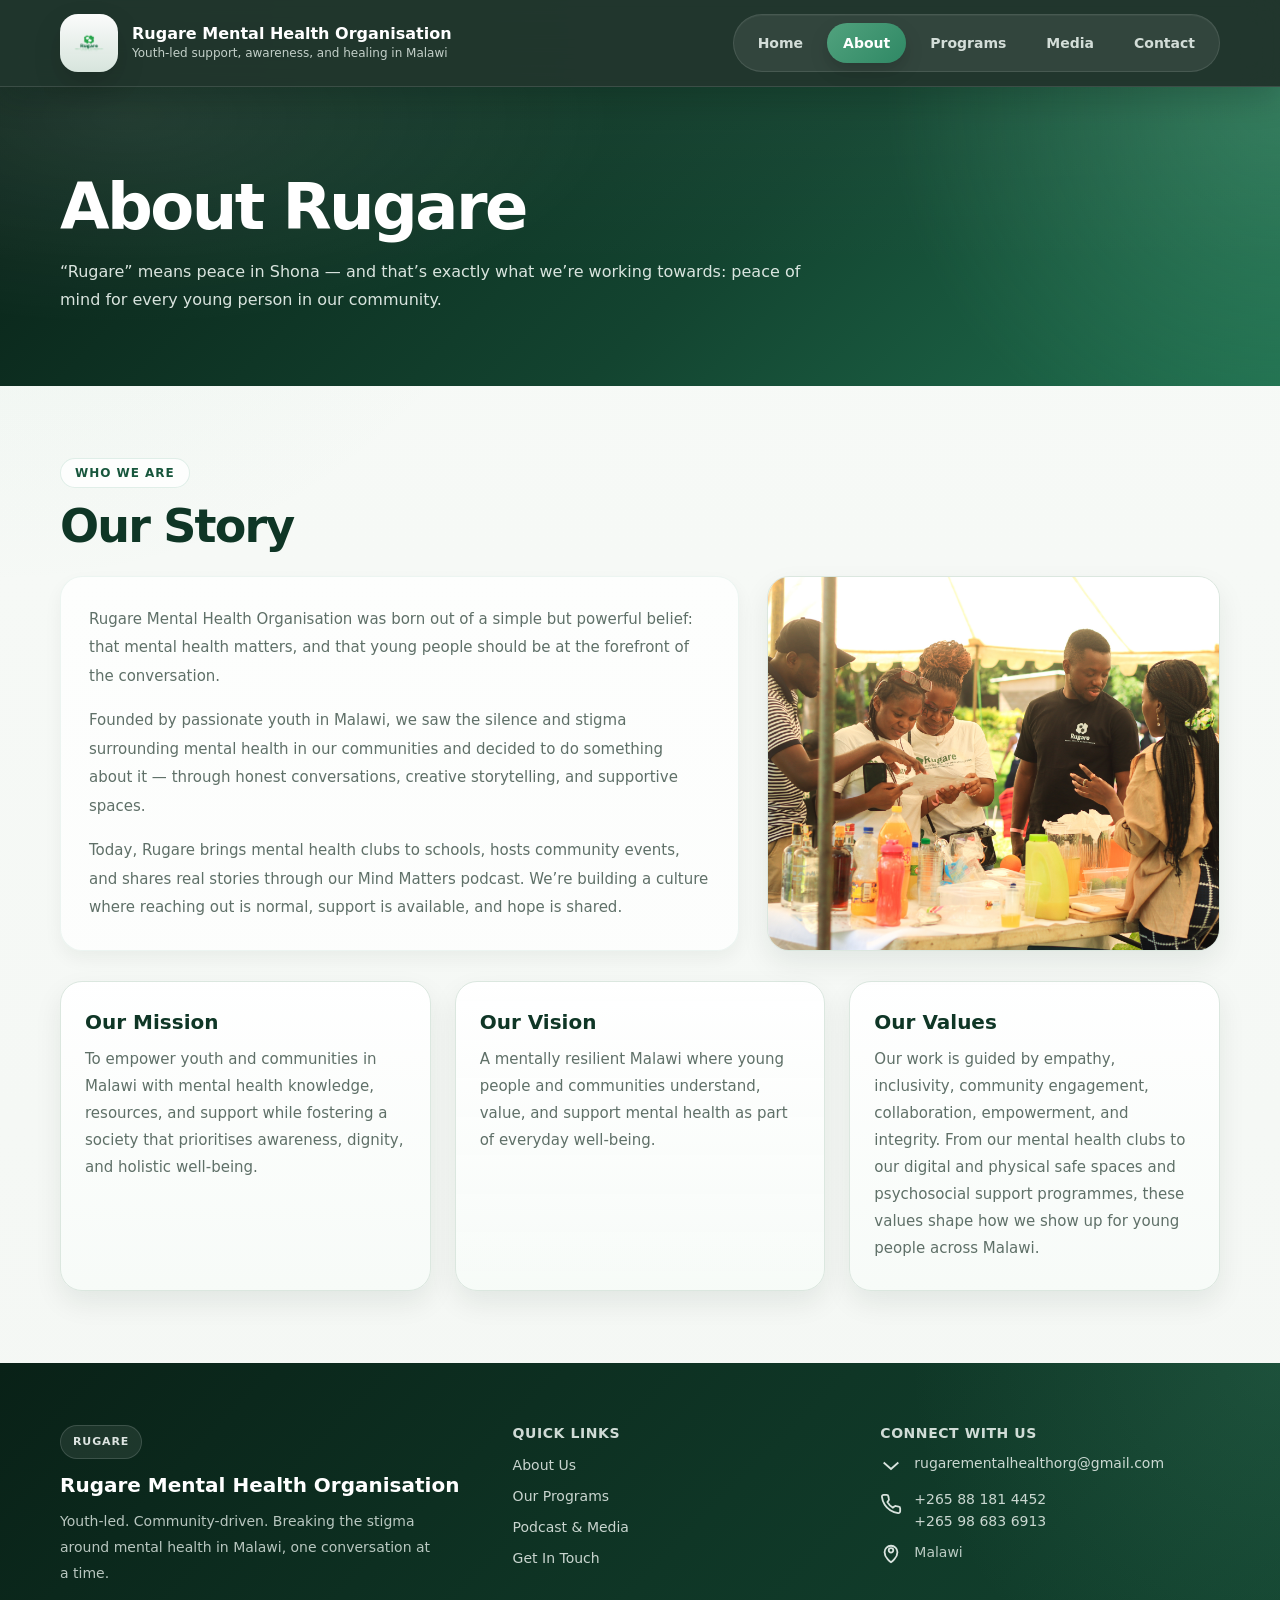
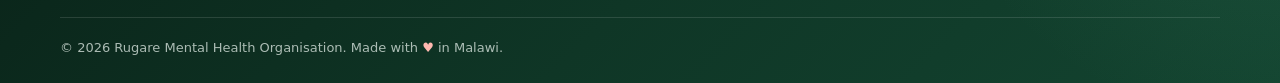
==== about.html @ f72e766d "Initial static site for Rugare Co-authored-by: Cursor <cursoragent@cursor.com>" ====
<!doctype html>
<html lang="en">
<head>
    <meta charset="utf-8">
    <meta name="viewport" content="width=device-width, initial-scale=1">
    <meta name="description" content="Learn about Rugare Mental Health Organisation — our story, mission, vision, and values in Malawi.">
    <title>About | Rugare Mental Health Organisation</title>
    <link rel="icon" href="favicon.ico" type="image/x-icon">
    <link rel="stylesheet" href="assets/css/style.css">
</head>
<body class="custom-body">
    <header class="custom-navbar" role="banner">
        <div class="custom-container custom-navbar__inner">
            <a href="index.html" class="custom-brand" aria-label="Rugare Mental Health Organisation home">
                <span class="custom-brand__logo">
                    <img src="assets/images/Rugare-logo.png" alt="Rugare logo">
                </span>
                <span class="custom-brand__text">
                    <span class="custom-brand__name">Rugare Mental Health Organisation</span>
                    <span class="custom-brand__tag">Youth-led support, awareness, and healing in Malawi</span>
                </span>
            </a>
            <nav class="custom-navbar__nav" aria-label="Primary">
                <a href="index.html" class="custom-navbar__link">Home</a>
                <a href="about.html" class="custom-navbar__link is-active">About</a>
                <a href="programs.html" class="custom-navbar__link">Programs</a>
                <a href="media.html" class="custom-navbar__link">Media</a>
                <a href="contact.html" class="custom-navbar__link">Contact</a>
            </nav>
        </div>
    </header>

    <main class="custom-main" id="main-content">
        <section class="custom-page-banner">
            <div class="custom-container">
                <h1 class="custom-page-banner__title">About Rugare</h1>
                <p class="custom-page-banner__subtitle">
                    “Rugare” means peace in Shona — and that’s exactly what we’re working towards: peace of mind for every young person in our community.
                </p>
            </div>
        </section>

        <section class="custom-section custom-section--tight">
            <div class="custom-container">
                <span class="custom-section__eyebrow">Who we are</span>
                <h2 class="custom-section__title">Our Story</h2>

                <div class="custom-about-grid">
                    <div class="custom-story-text">
                        <p>
                            Rugare Mental Health Organisation was born out of a simple but powerful belief: that mental health matters, and that young people
                            should be at the forefront of the conversation.
                        </p>
                        <p>
                            Founded by passionate youth in Malawi, we saw the silence and stigma surrounding mental health in our communities and decided to do
                            something about it — through honest conversations, creative storytelling, and supportive spaces.
                        </p>
                        <p>
                            Today, Rugare brings mental health clubs to schools, hosts community events, and shares real stories through our Mind Matters podcast.
                            We’re building a culture where reaching out is normal, support is available, and hope is shared.
                        </p>
                    </div>

                    <div class="custom-story-panel">
                        <img
                            class="custom-story-panel__img"
                            src="assets/images/IMG_5465.jpg"
                            alt="Rugare members together at a community mental health event"
                            loading="lazy"
                        >
                    </div>
                </div>

                <div class="custom-about-cards">
                    <div class="custom-about-card">
                        <h3 class="custom-about-card__title">Our Mission</h3>
                        <p class="custom-about-card__text">
                            To empower youth and communities in Malawi with mental health knowledge, resources, and support while fostering a society that prioritises awareness,
                            dignity, and holistic well-being.
                        </p>
                    </div>
                    <div class="custom-about-card">
                        <h3 class="custom-about-card__title">Our Vision</h3>
                        <p class="custom-about-card__text">
                            A mentally resilient Malawi where young people and communities understand, value, and support mental health as part of everyday well-being.
                        </p>
                    </div>
                    <div class="custom-about-card">
                        <h3 class="custom-about-card__title">Our Values</h3>
                        <p class="custom-about-card__text">
                            Our work is guided by empathy, inclusivity, community engagement, collaboration, empowerment, and integrity. From our mental health clubs to our digital
                            and physical safe spaces and psychosocial support programmes, these values shape how we show up for young people across Malawi.
                        </p>
                    </div>
                </div>
            </div>
        </section>
    </main>

    <footer class="custom-footer">
        <div class="custom-container custom-footer__inner">
            <div class="custom-footer__grid">
                <div class="custom-footer__col">
                    <div class="custom-footer__eyebrow">Rugare</div>
                    <div class="custom-footer__title">Rugare Mental Health Organisation</div>
                    <p class="custom-footer__text">
                        Youth-led. Community-driven. Breaking the stigma around mental health in Malawi, one conversation at a time.
                    </p>
                </div>
                <div class="custom-footer__col">
                    <div class="custom-footer__heading">Quick Links</div>
                    <ul class="custom-footer__list">
                        <li><a class="custom-footer__link" href="about.html">About Us</a></li>
                        <li><a class="custom-footer__link" href="programs.html">Our Programs</a></li>
                        <li><a class="custom-footer__link" href="media.html">Podcast &amp; Media</a></li>
                        <li><a class="custom-footer__link" href="contact.html">Get In Touch</a></li>
                    </ul>
                </div>
                <div class="custom-footer__col">
                    <div class="custom-footer__heading">Connect With Us</div>
                    <ul class="custom-footer__list">
                        <li class="custom-footer__contact">
                            <span class="custom-footer__icon" aria-hidden="true">
                                <svg viewBox="0 0 24 24" fill="none" stroke="currentColor" stroke-width="2"><path d="M4 6l8 7 8-7" /></svg>
                            </span>
                            <a class="custom-footer__link" href="mailto:rugarementalhealthorg@gmail.com">rugarementalhealthorg@gmail.com</a>
                        </li>
                        <li class="custom-footer__contact">
                            <span class="custom-footer__icon" aria-hidden="true">
                                <svg viewBox="0 0 24 24" fill="none" stroke="currentColor" stroke-width="2"><path d="M22 16.92v3a2 2 0 0 1-2.18 2 19.8 19.8 0 0 1-8.63-3.07 19.5 19.5 0 0 1-6-6A19.8 19.8 0 0 1 2.11 4.18 2 2 0 0 1 4.11 2h3a2 2 0 0 1 2 1.72c.12.86.3 1.7.54 2.5a2 2 0 0 1-.45 2.11L8.09 9.91a16 16 0 0 0 6 6l1.58-1.11a2 2 0 0 1 2.11-.45c.8.24 1.64.42 2.5.54A2 2 0 0 1 22 16.92Z" /></svg>
                            </span>
                            <div class="custom-footer__stack">
                                <a class="custom-footer__link" href="tel:+265881814452">+265 88 181 4452</a>
                                <a class="custom-footer__link" href="tel:+265986836913">+265 98 683 6913</a>
                            </div>
                        </li>
                        <li class="custom-footer__contact">
                            <span class="custom-footer__icon" aria-hidden="true">
                                <svg viewBox="0 0 24 24" fill="none" stroke="currentColor" stroke-width="2"><path d="M12 21s7-4.4 7-11a7 7 0 1 0-14 0c0 6.6 7 11 7 11Z" /><path d="M12 10.5a2.5 2.5 0 1 0 0-5 2.5 2.5 0 0 0 0 5Z" /></svg>
                            </span>
                            <span class="custom-footer__text custom-footer__text--inline">Malawi</span>
                        </li>
                    </ul>
                </div>
            </div>
            <div class="custom-footer__bottom">
                © 2026 Rugare Mental Health Organisation. Made with <span class="custom-footer__heart">♥</span> in Malawi.
            </div>
        </div>
    </footer>

    <script src="assets/js/script.js" defer></script>
</body>
</html>
---- assets/css/style.css ----
/*
  Rugare Custom CSS
  Shared visual system for the public site.
*/

:root {
  --rugare-green-950: #092117;
  --rugare-green-900: #0f3626;
  --rugare-green-850: #134430;
  --rugare-green-800: #17563c;
  --rugare-green-700: #1f6f4e;
  --rugare-green-600: #2f8c67;
  --rugare-green-500: #53a781;
  --rugare-green-100: #dff1e7;
  --rugare-green-50: #f3faf6;

  --rugare-coral-700: #b84a3d;
  --rugare-coral-600: #cf5a4a;
  --rugare-coral-500: #e86b58;
  --rugare-coral-100: #fbe3de;

  --rugare-bg: #f4f7f4;
  --rugare-surface: #ffffff;
  --rugare-surface-soft: #f8fbf8;
  --rugare-border: #dbe7df;
  --rugare-border-strong: #c3d6ca;
  --rugare-text: #14231b;
  --rugare-muted: #5f7068;

  --rugare-radius-xl: 28px;
  --rugare-radius-lg: 22px;
  --rugare-radius-md: 16px;
  --rugare-radius-sm: 12px;

  --rugare-shadow-xl: 0 24px 60px rgba(10, 33, 22, 0.16);
  --rugare-shadow-lg: 0 18px 38px rgba(10, 33, 22, 0.1);
  --rugare-shadow-md: 0 12px 28px rgba(10, 33, 22, 0.08);
  --rugare-shadow-sm: 0 8px 18px rgba(10, 33, 22, 0.05);
}

*,
*::before,
*::after {
  box-sizing: border-box;
}

html {
  scroll-behavior: smooth;
}

body.custom-body {
  margin: 0;
  min-height: 100vh;
  font-family: ui-sans-serif, system-ui, -apple-system, "Segoe UI", Roboto, Arial, "Noto Sans", "Liberation Sans", sans-serif;
  color: var(--rugare-text);
  background:
    radial-gradient(circle at top left, rgba(83, 167, 129, 0.08), transparent 28%),
    linear-gradient(180deg, #f7faf7 0%, var(--rugare-bg) 100%);
}

img {
  max-width: 100%;
  display: block;
}

a {
  color: inherit;
  text-decoration: none;
}

button,
input,
textarea {
  font: inherit;
}

.custom-container {
  width: min(1160px, calc(100% - 48px));
  margin: 0 auto;
}

.custom-main {
  min-height: 60vh;
}

.custom-btn {
  display: inline-flex;
  align-items: center;
  justify-content: center;
  gap: 10px;
  min-height: 48px;
  padding: 0 22px;
  border: 1px solid transparent;
  border-radius: 999px;
  font-size: 14px;
  font-weight: 700;
  letter-spacing: 0.01em;
  cursor: pointer;
  transition: transform 0.2s ease, background-color 0.2s ease, color 0.2s ease, border-color 0.2s ease, box-shadow 0.2s ease;
}

.custom-btn:hover {
  transform: translateY(-1px);
}

.custom-btn:active {
  transform: translateY(0);
}

.custom-btn--primary {
  color: #fff;
  background: linear-gradient(135deg, var(--rugare-coral-600), var(--rugare-coral-500));
  box-shadow: 0 14px 24px rgba(232, 107, 88, 0.24);
}

.custom-btn--primary:hover {
  box-shadow: 0 18px 30px rgba(232, 107, 88, 0.28);
}

.custom-btn--secondary {
  color: #fff;
  background: rgba(255, 255, 255, 0.08);
  border-color: rgba(255, 255, 255, 0.22);
  backdrop-filter: blur(10px);
}

.custom-btn--secondary:hover {
  background: rgba(255, 255, 255, 0.16);
}

.custom-btn--spotify {
  color: #fff;
  background: linear-gradient(135deg, #1f9d56, #178a49);
  box-shadow: 0 14px 24px rgba(24, 138, 73, 0.22);
}

.custom-navbar {
  position: sticky;
  top: 0;
  z-index: 50;
  border-bottom: 1px solid rgba(255, 255, 255, 0.12);
  background: rgba(9, 33, 23, 0.9);
  backdrop-filter: blur(16px);
  box-shadow: 0 14px 28px rgba(7, 23, 16, 0.18);
}

.custom-navbar__inner {
  display: flex;
  align-items: center;
  justify-content: space-between;
  gap: 22px;
  padding: 14px 0;
}

.custom-brand {
  display: inline-flex;
  align-items: center;
  gap: 14px;
  min-width: 0;
}

.custom-brand__logo {
  width: 58px;
  height: 58px;
  flex: 0 0 auto;
  display: grid;
  place-items: center;
  padding: 8px;
  border-radius: 18px;
  background: linear-gradient(180deg, rgba(255, 255, 255, 0.98), rgba(230, 243, 235, 0.92));
  box-shadow: 0 12px 28px rgba(0, 0, 0, 0.16);
}

.custom-brand__logo img {
  width: 100%;
  height: 100%;
  object-fit: contain;
}

.custom-brand__text {
  display: grid;
  gap: 2px;
  min-width: 0;
}

.custom-brand__name {
  font-size: 16px;
  font-weight: 800;
  color: #fff;
  line-height: 1.2;
}

.custom-brand__tag {
  font-size: 12px;
  color: rgba(236, 246, 240, 0.8);
  line-height: 1.4;
}

.custom-navbar__nav {
  display: inline-flex;
  align-items: center;
  gap: 8px;
  padding: 8px;
  border-radius: 999px;
  background: rgba(255, 255, 255, 0.08);
  border: 1px solid rgba(255, 255, 255, 0.1);
  box-shadow: inset 0 1px 0 rgba(255, 255, 255, 0.04);
}

.custom-navbar__link {
  display: inline-flex;
  align-items: center;
  justify-content: center;
  min-height: 40px;
  padding: 0 16px;
  border-radius: 999px;
  color: rgba(239, 247, 242, 0.86);
  font-size: 14px;
  font-weight: 700;
  transition: background-color 0.2s ease, color 0.2s ease, transform 0.2s ease;
}

.custom-navbar__link:hover {
  color: #fff;
  background: rgba(255, 255, 255, 0.1);
}

.custom-navbar__link.is-active {
  color: #fff;
  background: linear-gradient(135deg, rgba(83, 167, 129, 0.95), rgba(47, 140, 103, 0.95));
  box-shadow: 0 8px 18px rgba(0, 0, 0, 0.18);
}

.custom-page-banner {
  position: relative;
  overflow: hidden;
  color: #fff;
  padding: 88px 0 72px;
  background:
    radial-gradient(circle at top right, rgba(83, 167, 129, 0.38), transparent 30%),
    linear-gradient(135deg, var(--rugare-green-950) 0%, var(--rugare-green-850) 56%, var(--rugare-green-700) 100%);
}

.custom-page-banner::before {
  content: "";
  position: absolute;
  inset: 0;
  background:
    radial-gradient(840px 360px at 10% 10%, rgba(255, 255, 255, 0.08), transparent 58%),
    linear-gradient(180deg, rgba(255, 255, 255, 0.03), transparent 60%);
  pointer-events: none;
}

.custom-page-banner__title,
.custom-page-banner__subtitle {
  position: relative;
}

.custom-page-banner__title {
  margin: 0;
  max-width: 780px;
  font-size: clamp(40px, 7vw, 64px);
  line-height: 1.02;
  font-weight: 900;
  letter-spacing: -0.04em;
}

.custom-page-banner__subtitle {
  margin: 18px 0 0;
  max-width: 760px;
  font-size: 16px;
  line-height: 1.75;
  color: rgba(240, 247, 243, 0.9);
}

.custom-section {
  padding: 88px 0;
}

.custom-section--tight {
  padding: 72px 0;
}

.custom-section--tint {
  position: relative;
  background: linear-gradient(180deg, rgba(223, 241, 231, 0.34), rgba(255, 255, 255, 0));
}

.custom-section__eyebrow {
  display: inline-flex;
  align-items: center;
  gap: 8px;
  margin-bottom: 14px;
  padding: 7px 14px;
  border-radius: 999px;
  border: 1px solid rgba(47, 140, 103, 0.14);
  background: rgba(255, 255, 255, 0.82);
  color: var(--rugare-green-800);
  font-size: 12px;
  font-weight: 800;
  letter-spacing: 0.08em;
  text-transform: uppercase;
}

.custom-section__eyebrow--light {
  color: rgba(255, 255, 255, 0.96);
  background: rgba(255, 255, 255, 0.1);
  border-color: rgba(255, 255, 255, 0.18);
}

.custom-section__title {
  margin: 0;
  max-width: 760px;
  font-size: clamp(32px, 5vw, 46px);
  line-height: 1.08;
  font-weight: 900;
  letter-spacing: -0.04em;
  color: var(--rugare-green-900);
}

.custom-section__subtitle {
  margin: 16px 0 0;
  max-width: 760px;
  font-size: 16px;
  line-height: 1.8;
  color: var(--rugare-muted);
}

/* Full-bleed hero: background slider + centered copy (reference: full-width photo + dark overlay) */
.custom-hero {
  position: relative;
  width: 100vw;
  max-width: 100vw;
  margin-left: calc(50% - 50vw);
  margin-right: calc(50% - 50vw);
  overflow: hidden;
  padding: 0;
  color: #fff;
  background: #0a1f16;
}

.custom-hero-slider {
  position: relative;
  isolation: isolate;
  min-height: clamp(520px, 78vh, 900px);
}

.custom-hero-slide {
  position: absolute;
  inset: 0;
  display: block;
  opacity: 0;
  visibility: hidden;
  pointer-events: none;
  transition: opacity 0.65s ease, visibility 0.65s ease;
}

.custom-hero-slide.is-active {
  opacity: 1;
  visibility: visible;
  pointer-events: auto;
}

.custom-hero__background {
  position: absolute;
  inset: 0;
  z-index: 0;
}

.custom-hero__bg-img {
  width: 100%;
  height: 100%;
  object-fit: cover;
  object-position: center;
}

.custom-hero__scrim {
  position: absolute;
  inset: 0;
  z-index: 1;
  pointer-events: none;
  background:
    linear-gradient(180deg, rgba(5, 18, 12, 0.55) 0%, rgba(5, 18, 12, 0.38) 38%, rgba(5, 18, 12, 0.62) 100%),
    radial-gradient(ellipse 120% 80% at 50% 20%, rgba(0, 0, 0, 0.25), transparent 55%);
}

.custom-hero__layout {
  position: relative;
  z-index: 2;
  display: flex;
  align-items: center;
  justify-content: center;
  min-height: clamp(520px, 78vh, 900px);
  padding: clamp(5.5rem, 12vh, 7.5rem) 0 clamp(7rem, 14vh, 9rem);
}

.custom-hero__content {
  display: flex;
  flex-direction: column;
  align-items: center;
  text-align: center;
  max-width: 860px;
  margin: 0 auto;
}

.custom-hero__eyebrow {
  display: inline-flex;
  align-items: center;
  gap: 8px;
  margin: 0 0 20px;
  padding: 8px 16px;
  border-radius: 999px;
  border: 1px solid rgba(255, 255, 255, 0.2);
  background: rgba(255, 255, 255, 0.08);
  color: rgba(250, 255, 252, 0.95);
  font-size: 12px;
  font-weight: 800;
  letter-spacing: 0.1em;
  text-transform: uppercase;
}

.custom-hero__title {
  margin: 0;
  max-width: 20ch;
  font-size: clamp(2rem, 5.5vw, 3.75rem);
  line-height: 1.05;
  font-weight: 900;
  letter-spacing: -0.04em;
  text-wrap: balance;
}

.custom-hero__lead {
  margin: 22px 0 0;
  max-width: 52ch;
  font-size: clamp(15px, 1.65vw, 18px);
  line-height: 1.75;
  color: rgba(248, 252, 250, 0.92);
}

.custom-hero__subline {
  margin: 14px 0 0;
  max-width: 48ch;
  font-size: 14px;
  line-height: 1.65;
  font-weight: 600;
  color: rgba(235, 244, 239, 0.78);
}

.custom-hero__actions {
  display: flex;
  flex-wrap: wrap;
  align-items: center;
  justify-content: center;
  gap: 14px;
  margin-top: 32px;
}

.custom-btn--hero {
  min-height: 52px;
  padding: 0 28px;
  font-size: 15px;
  box-shadow: 0 16px 32px rgba(0, 0, 0, 0.28);
}

.custom-btn--hero-secondary {
  min-height: 52px;
  padding: 0 26px;
  font-size: 15px;
  border-color: rgba(255, 255, 255, 0.35);
  background: rgba(255, 255, 255, 0.06);
}

.custom-btn--hero-secondary:hover {
  background: rgba(255, 255, 255, 0.14);
}

.custom-hero__highlights {
  display: flex;
  flex-wrap: wrap;
  justify-content: center;
  gap: 10px;
  margin-top: 28px;
}

.custom-hero__highlight {
  display: inline-flex;
  align-items: center;
  min-height: 36px;
  padding: 0 14px;
  border-radius: 999px;
  border: 1px solid rgba(255, 255, 255, 0.16);
  background: rgba(0, 0, 0, 0.18);
  color: rgba(248, 253, 250, 0.92);
  font-size: 12px;
  font-weight: 700;
}

.custom-hero__controls {
  position: absolute;
  left: 0;
  right: 0;
  bottom: 0;
  z-index: 3;
  display: flex;
  align-items: center;
  justify-content: space-between;
  gap: 18px;
  padding: 0 max(24px, calc((100vw - 1160px) / 2 + 24px)) 28px;
}

.custom-hero__dots {
  display: flex;
  align-items: center;
  gap: 10px;
}

.custom-hero__dot,
.custom-hero__arrow {
  border: 0;
  cursor: pointer;
}

.custom-hero__dot {
  width: 13px;
  height: 13px;
  border-radius: 999px;
  background: rgba(255, 255, 255, 0.28);
  transition: transform 0.2s ease, background-color 0.2s ease;
}

.custom-hero__dot.is-active {
  transform: scale(1.12);
  background: var(--rugare-coral-500);
}

.custom-hero__arrow {
  width: 50px;
  height: 50px;
  display: grid;
  place-items: center;
  border-radius: 999px;
  background: rgba(255, 255, 255, 0.1);
  color: #fff;
  box-shadow: 0 10px 20px rgba(7, 23, 16, 0.18);
  backdrop-filter: blur(10px);
  transition: transform 0.2s ease, background-color 0.2s ease;
}

.custom-hero__arrow:hover {
  transform: translateY(-1px);
  background: rgba(255, 255, 255, 0.16);
}

.custom-hero__arrow span {
  font-size: 28px;
  line-height: 1;
}

.custom-stats-strip {
  color: #fff;
  padding: 26px 0;
  background: linear-gradient(135deg, var(--rugare-green-800), var(--rugare-green-600));
  box-shadow: inset 0 1px 0 rgba(255, 255, 255, 0.08);
}

.custom-stats-strip__grid {
  display: grid;
  grid-template-columns: repeat(4, minmax(0, 1fr));
  gap: 18px;
}

.custom-stat {
  padding: 8px 12px;
  text-align: center;
}

.custom-stat__number {
  margin: 0;
  font-size: clamp(30px, 4vw, 40px);
  line-height: 1;
  font-weight: 900;
}

.custom-stat__label {
  margin: 8px 0 0;
  font-size: 13px;
  line-height: 1.5;
  color: rgba(242, 248, 244, 0.86);
}

.custom-grid-3 {
  display: grid;
  grid-template-columns: repeat(3, minmax(0, 1fr));
  gap: 24px;
  margin-top: 28px;
}

.custom-impact-card,
.custom-about-card,
.custom-program-card,
.custom-media-card,
.custom-contact-card {
  background: linear-gradient(180deg, rgba(255, 255, 255, 0.98), rgba(247, 251, 248, 0.95));
  border: 1px solid var(--rugare-border);
  box-shadow: var(--rugare-shadow-md);
}

.custom-impact-card {
  overflow: hidden;
  border-radius: var(--rugare-radius-lg);
  transition: transform 0.22s ease, box-shadow 0.22s ease;
}

.custom-impact-card:hover {
  transform: translateY(-5px);
  box-shadow: var(--rugare-shadow-lg);
}

.custom-impact-card__media {
  position: relative;
  height: 220px;
  background: linear-gradient(135deg, var(--rugare-green-100), #fff);
}

.custom-impact-card__media::after {
  content: "";
  position: absolute;
  inset: 0;
  background: linear-gradient(180deg, rgba(20, 35, 27, 0), rgba(20, 35, 27, 0.12));
}

.custom-impact-card__media img {
  width: 100%;
  height: 100%;
  object-fit: cover;
}

.custom-impact-card__body {
  padding: 22px;
}

.custom-impact-card__title {
  margin: 0;
  font-size: 20px;
  font-weight: 900;
  color: var(--rugare-green-900);
}

.custom-impact-card__text {
  margin: 12px 0 0;
  font-size: 15px;
  line-height: 1.75;
  color: var(--rugare-muted);
}

.custom-values-grid {
  display: grid;
  grid-template-columns: repeat(4, minmax(0, 1fr));
  gap: 22px;
  margin-top: 28px;
}

.custom-value-card {
  padding: 28px 24px;
  border-radius: var(--rugare-radius-lg);
  background: linear-gradient(180deg, rgba(255, 255, 255, 0.96), rgba(235, 245, 239, 0.9));
  border: 1px solid rgba(47, 140, 103, 0.12);
  box-shadow: var(--rugare-shadow-sm);
}

.custom-value-card__icon {
  width: 46px;
  height: 46px;
  display: inline-grid;
  place-items: center;
  border-radius: 14px;
  background: linear-gradient(135deg, var(--rugare-green-700), var(--rugare-green-500));
  color: #fff;
  font-size: 18px;
  font-weight: 900;
  box-shadow: 0 12px 22px rgba(31, 111, 78, 0.2);
}

.custom-value-card__title {
  margin: 18px 0 0;
  font-size: 20px;
  font-weight: 900;
  color: var(--rugare-green-900);
}

.custom-value-card__text {
  margin: 10px 0 0;
  font-size: 15px;
  line-height: 1.75;
  color: var(--rugare-muted);
}

.custom-cta-section {
  padding: 32px 0 88px;
}

.custom-cta-section__panel {
  position: relative;
  overflow: hidden;
  border-radius: 32px;
  padding: 52px 28px;
  background:
    radial-gradient(circle at top left, rgba(83, 167, 129, 0.22), transparent 32%),
    radial-gradient(circle at bottom right, rgba(232, 107, 88, 0.18), transparent 28%),
    linear-gradient(135deg, #ffffff 0%, #f2f8f4 54%, #eef5f1 100%);
  border: 1px solid rgba(47, 140, 103, 0.12);
  box-shadow: var(--rugare-shadow-lg);
}

.custom-cta-section__inner {
  position: relative;
  z-index: 1;
  max-width: 780px;
  margin: 0 auto;
  text-align: center;
}

.custom-cta-section__title {
  margin: 0;
  font-size: clamp(32px, 5vw, 48px);
  line-height: 1.08;
  font-weight: 900;
  letter-spacing: -0.04em;
  color: var(--rugare-green-900);
}

.custom-cta-section__text {
  margin: 16px auto 0;
  max-width: 680px;
  font-size: 16px;
  line-height: 1.8;
  color: var(--rugare-muted);
}

.custom-cta-section__actions {
  margin-top: 26px;
}

.custom-about-grid {
  display: grid;
  grid-template-columns: minmax(0, 1.2fr) minmax(280px, 0.8fr);
  gap: 28px;
  align-items: stretch;
  margin-top: 24px;
}

.custom-story-text {
  padding: 28px;
  border-radius: var(--rugare-radius-lg);
  background: rgba(255, 255, 255, 0.72);
  border: 1px solid rgba(47, 140, 103, 0.08);
  box-shadow: var(--rugare-shadow-sm);
}

.custom-story-text p {
  margin: 0 0 16px;
  font-size: 15px;
  line-height: 1.9;
  color: var(--rugare-muted);
}

.custom-story-text p:last-child {
  margin-bottom: 0;
}

.custom-story-panel {
  overflow: hidden;
  border-radius: var(--rugare-radius-lg);
  border: 1px solid var(--rugare-border);
  box-shadow: var(--rugare-shadow-md);
  min-height: 320px;
  position: relative;
  background: var(--rugare-surface-soft);
}

.custom-story-panel__img {
  display: block;
  width: 100%;
  height: 100%;
  min-height: 320px;
  object-fit: cover;
}

.custom-about-cards {
  display: grid;
  grid-template-columns: repeat(3, minmax(0, 1fr));
  gap: 24px;
  margin-top: 30px;
}

.custom-about-card {
  padding: 28px 24px;
  border-radius: var(--rugare-radius-lg);
  text-align: left;
}

.custom-about-card__title {
  margin: 0;
  font-size: 20px;
  font-weight: 900;
  color: var(--rugare-green-900);
}

.custom-about-card__text {
  margin: 12px 0 0;
  font-size: 15px;
  line-height: 1.8;
  color: var(--rugare-muted);
}

.custom-program-card {
  display: grid;
  grid-template-columns: 64px 1fr;
  gap: 18px;
  margin-top: 28px;
  padding: 28px;
  border-radius: var(--rugare-radius-lg);
}

.custom-program-card__icon {
  width: 54px;
  height: 54px;
  display: grid;
  place-items: center;
  border-radius: 18px;
  background: linear-gradient(135deg, rgba(47, 140, 103, 0.16), rgba(83, 167, 129, 0.26));
  color: var(--rugare-green-800);
}

.custom-program-card__title {
  margin: 0;
  font-size: 24px;
  font-weight: 900;
  color: var(--rugare-green-900);
}

.custom-program-card__text {
  margin: 10px 0 0;
  font-size: 15px;
  line-height: 1.85;
  color: var(--rugare-muted);
}

.custom-feature-split {
  display: grid;
  grid-template-columns: repeat(2, minmax(0, 1fr));
  gap: 28px;
  align-items: center;
  margin-top: 28px;
}

.custom-feature-split__media {
  overflow: hidden;
  min-height: 340px;
  border-radius: var(--rugare-radius-xl);
  border: 1px solid var(--rugare-border);
  box-shadow: var(--rugare-shadow-lg);
  background: linear-gradient(135deg, var(--rugare-green-100), #fff);
}

.custom-feature-split__media img {
  width: 100%;
  height: 100%;
  object-fit: cover;
}

.custom-feature-split__content {
  padding: 18px 4px;
}

.custom-feature-split__title {
  margin: 0;
  font-size: 34px;
  line-height: 1.1;
  font-weight: 900;
  color: var(--rugare-green-900);
}

.custom-feature-split__text {
  margin: 14px 0 0;
  font-size: 15px;
  line-height: 1.85;
  color: var(--rugare-muted);
}

.custom-bottom-cta {
  margin-top: 36px;
  padding: 30px 24px;
  text-align: center;
  border-radius: var(--rugare-radius-lg);
  background: linear-gradient(135deg, rgba(223, 241, 231, 0.52), rgba(255, 255, 255, 0.9));
  border: 1px solid rgba(47, 140, 103, 0.12);
  box-shadow: var(--rugare-shadow-sm);
}

.custom-bottom-cta__title {
  margin: 0;
  font-size: 26px;
  font-weight: 900;
  color: var(--rugare-green-900);
}

.custom-bottom-cta__actions {
  margin-top: 16px;
}

.custom-media-feature {
  display: grid;
  grid-template-columns: minmax(0, 1fr) minmax(320px, 0.88fr);
  gap: 26px;
  align-items: start;
  margin-top: 28px;
}

.custom-media-card {
  overflow: hidden;
  border-radius: var(--rugare-radius-xl);
}

.custom-media-card__media {
  height: 320px;
  background: linear-gradient(135deg, var(--rugare-green-100), #fff);
}

.custom-media-card__media img {
  width: 100%;
  height: 100%;
  object-fit: cover;
}

.custom-media-card__body {
  padding: 26px;
}

.custom-media-card__title {
  margin: 0;
  font-size: 28px;
  line-height: 1.15;
  font-weight: 900;
  color: var(--rugare-green-900);
}

.custom-media-card__text {
  margin: 12px 0 0;
  font-size: 15px;
  line-height: 1.8;
  color: var(--rugare-muted);
}

.custom-media-card__actions {
  margin-top: 18px;
}

.custom-episode-list {
  display: grid;
  gap: 14px;
}

.custom-episode {
  display: flex;
  gap: 14px;
  align-items: flex-start;
  padding: 18px;
  border-radius: 18px;
  background: rgba(255, 255, 255, 0.82);
  border: 1px solid var(--rugare-border);
  box-shadow: var(--rugare-shadow-sm);
}

.custom-episode.is-active {
  border-color: rgba(47, 140, 103, 0.26);
  background: linear-gradient(135deg, rgba(255, 255, 255, 0.98), rgba(223, 241, 231, 0.6));
  box-shadow: var(--rugare-shadow-md);
}

.custom-episode__num {
  width: 40px;
  height: 40px;
  flex: 0 0 auto;
  display: grid;
  place-items: center;
  border-radius: 999px;
  background: linear-gradient(135deg, rgba(47, 140, 103, 0.18), rgba(83, 167, 129, 0.3));
  color: var(--rugare-green-900);
  font-size: 14px;
  font-weight: 900;
}

.custom-episode__title {
  margin: 0;
  font-size: 15px;
  font-weight: 900;
  color: var(--rugare-green-900);
}

.custom-episode__text {
  margin: 8px 0 0;
  font-size: 14px;
  line-height: 1.7;
  color: var(--rugare-muted);
}

.custom-contact-grid {
  display: grid;
  grid-template-columns: repeat(2, minmax(0, 1fr));
  gap: 26px;
  align-items: start;
  margin-top: 28px;
}

.custom-contact-card {
  padding: 26px;
  border-radius: var(--rugare-radius-lg);
}

.custom-contact-card__heading {
  margin: 0 0 14px;
  font-size: 22px;
  font-weight: 900;
  color: var(--rugare-green-900);
}

.custom-contact-card__heading--spaced {
  margin-top: 22px;
}

.custom-contact-item {
  display: flex;
  gap: 14px;
  align-items: flex-start;
  margin: 14px 0;
}

.custom-contact-item__icon {
  width: 42px;
  height: 42px;
  flex: 0 0 auto;
  display: grid;
  place-items: center;
  border-radius: 14px;
  background: linear-gradient(135deg, rgba(47, 140, 103, 0.16), rgba(83, 167, 129, 0.28));
  color: var(--rugare-green-800);
}

.custom-contact-item__label {
  font-size: 12px;
  font-weight: 800;
  letter-spacing: 0.04em;
  text-transform: uppercase;
  color: var(--rugare-muted);
}

.custom-contact-item__value {
  margin-top: 4px;
  font-size: 15px;
  line-height: 1.8;
  font-weight: 700;
  color: var(--rugare-green-900);
}

.custom-contact-item__value a {
  transition: color 0.2s ease;
}

.custom-contact-item__value a:hover {
  color: var(--rugare-green-700);
}

.custom-help-list {
  margin: 16px 0 0;
  padding-left: 20px;
  color: var(--rugare-muted);
  font-size: 15px;
  line-height: 1.9;
}

.custom-form {
  display: grid;
  gap: 14px;
}

.custom-form__row {
  display: grid;
  grid-template-columns: repeat(2, minmax(0, 1fr));
  gap: 14px;
}

.custom-field label {
  display: block;
  margin: 0 0 8px;
  color: var(--rugare-muted);
  font-size: 12px;
  font-weight: 800;
  letter-spacing: 0.04em;
  text-transform: uppercase;
}

.custom-input,
.custom-textarea {
  width: 100%;
  border: 1px solid var(--rugare-border);
  border-radius: 16px;
  background: #fff;
  padding: 14px 16px;
  color: var(--rugare-text);
  font-size: 14px;
  transition: border-color 0.2s ease, box-shadow 0.2s ease, background-color 0.2s ease;
}

.custom-textarea {
  min-height: 150px;
  resize: vertical;
}

.custom-input::placeholder,
.custom-textarea::placeholder {
  color: #8fa197;
}

.custom-input:focus,
.custom-textarea:focus {
  outline: none;
  border-color: rgba(47, 140, 103, 0.45);
  box-shadow: 0 0 0 4px rgba(47, 140, 103, 0.12);
  background: #fff;
}

.custom-form__actions {
  margin-top: 6px;
}

.custom-form__status {
  margin: 0;
  font-size: 14px;
  line-height: 1.6;
  color: var(--rugare-muted);
}

.custom-form__status.is-success {
  color: var(--rugare-green-700);
}

.custom-form__status.is-error {
  color: var(--rugare-coral-700);
}

.custom-footer {
  margin-top: 0;
  color: #fff;
  background:
    radial-gradient(circle at top right, rgba(83, 167, 129, 0.18), transparent 28%),
    linear-gradient(135deg, var(--rugare-green-950) 0%, var(--rugare-green-900) 54%, var(--rugare-green-850) 100%);
}

.custom-footer__inner {
  padding: 62px 0 28px;
}

.custom-footer__grid {
  display: grid;
  grid-template-columns: 1.25fr 1fr 1fr;
  gap: 28px;
  align-items: start;
}

.custom-footer__eyebrow {
  display: inline-flex;
  align-items: center;
  min-height: 34px;
  padding: 0 12px;
  margin-bottom: 14px;
  border-radius: 999px;
  border: 1px solid rgba(255, 255, 255, 0.14);
  background: rgba(255, 255, 255, 0.08);
  color: rgba(248, 253, 250, 0.88);
  font-size: 11px;
  font-weight: 800;
  letter-spacing: 0.08em;
  text-transform: uppercase;
}

.custom-footer__title {
  margin: 0 0 12px;
  font-size: 20px;
  font-weight: 900;
}

.custom-footer__heading {
  margin: 0 0 14px;
  font-size: 14px;
  font-weight: 900;
  letter-spacing: 0.04em;
  text-transform: uppercase;
  color: rgba(240, 247, 243, 0.86);
}

.custom-footer__text {
  margin: 0;
  max-width: 380px;
  font-size: 14px;
  line-height: 1.85;
  color: rgba(233, 242, 237, 0.78);
}

.custom-footer__text--inline {
  font-size: 14px;
  line-height: 1.7;
}

.custom-footer__list {
  list-style: none;
  display: grid;
  gap: 12px;
  margin: 0;
  padding: 0;
}

.custom-footer__link {
  font-size: 14px;
  color: rgba(243, 249, 245, 0.82);
  transition: color 0.2s ease;
}

.custom-footer__link:hover {
  color: #fff;
}

.custom-footer__contact {
  display: flex;
  gap: 12px;
  align-items: flex-start;
}

.custom-footer__icon {
  width: 22px;
  height: 22px;
  flex: 0 0 auto;
  display: grid;
  place-items: center;
  color: rgba(245, 251, 247, 0.88);
  margin-top: 2px;
}

.custom-footer__stack {
  display: grid;
  gap: 6px;
}

.custom-footer__bottom {
  margin-top: 30px;
  padding-top: 22px;
  border-top: 1px solid rgba(255, 255, 255, 0.12);
  font-size: 13px;
  color: rgba(233, 242, 237, 0.72);
}

.custom-footer__heart {
  color: #ffb9b0;
}

@media (max-width: 1080px) {
  .custom-hero-slider {
    min-height: clamp(500px, 82vh, 820px);
  }

  .custom-hero__layout {
    min-height: clamp(500px, 82vh, 820px);
    padding-bottom: 6.5rem;
  }

  .custom-stats-strip__grid,
  .custom-grid-3,
  .custom-about-cards,
  .custom-values-grid {
    grid-template-columns: repeat(2, minmax(0, 1fr));
  }

  .custom-about-grid,
  .custom-feature-split,
  .custom-media-feature,
  .custom-contact-grid,
  .custom-footer__grid {
    grid-template-columns: 1fr;
  }
}

@media (max-width: 820px) {
  .custom-navbar__inner {
    flex-direction: column;
    align-items: stretch;
  }

  .custom-navbar__nav {
    width: 100%;
    justify-content: flex-start;
    overflow-x: auto;
  }

  .custom-page-banner {
    padding: 72px 0 60px;
  }

  .custom-section,
  .custom-section--tight {
    padding: 64px 0;
  }

  .custom-hero-slider {
    min-height: clamp(480px, 85vh, 880px);
  }

  .custom-hero__layout {
    min-height: clamp(480px, 85vh, 880px);
    padding-top: 5rem;
  }
}

@media (max-width: 640px) {
  .custom-container {
    width: calc(100% - 32px);
  }

  .custom-brand {
    align-items: flex-start;
  }

  .custom-brand__name {
    font-size: 15px;
  }

  .custom-brand__tag {
    font-size: 11px;
  }

  .custom-navbar__nav {
    padding: 6px;
    gap: 6px;
  }

  .custom-navbar__link {
    min-height: 38px;
    padding: 0 14px;
    font-size: 13px;
    white-space: nowrap;
  }

  .custom-page-banner__subtitle,
  .custom-section__subtitle,
  .custom-impact-card__text,
  .custom-about-card__text,
  .custom-program-card__text,
  .custom-feature-split__text,
  .custom-media-card__text,
  .custom-contact-item__value,
  .custom-help-list {
    font-size: 14px;
  }

  .custom-hero-slider {
    min-height: clamp(460px, 88vh, 860px);
  }

  .custom-hero__layout {
    min-height: clamp(460px, 88vh, 860px);
    padding: 4.5rem 0 6.25rem;
  }

  .custom-hero__lead {
    font-size: 15px;
  }

  .custom-hero__controls {
    gap: 14px;
    padding-left: 16px;
    padding-right: 16px;
    padding-bottom: 20px;
  }

  .custom-hero__arrow {
    width: 44px;
    height: 44px;
  }

  .custom-stats-strip__grid,
  .custom-grid-3,
  .custom-about-cards,
  .custom-values-grid,
  .custom-form__row {
    grid-template-columns: 1fr;
  }

  .custom-program-card {
    grid-template-columns: 1fr;
  }

  .custom-program-card__icon {
    width: 48px;
    height: 48px;
  }

  .custom-cta-section__panel,
  .custom-contact-card,
  .custom-media-card__body,
  .custom-program-card,
  .custom-about-card,
  .custom-story-text {
    padding-left: 22px;
    padding-right: 22px;
  }
}
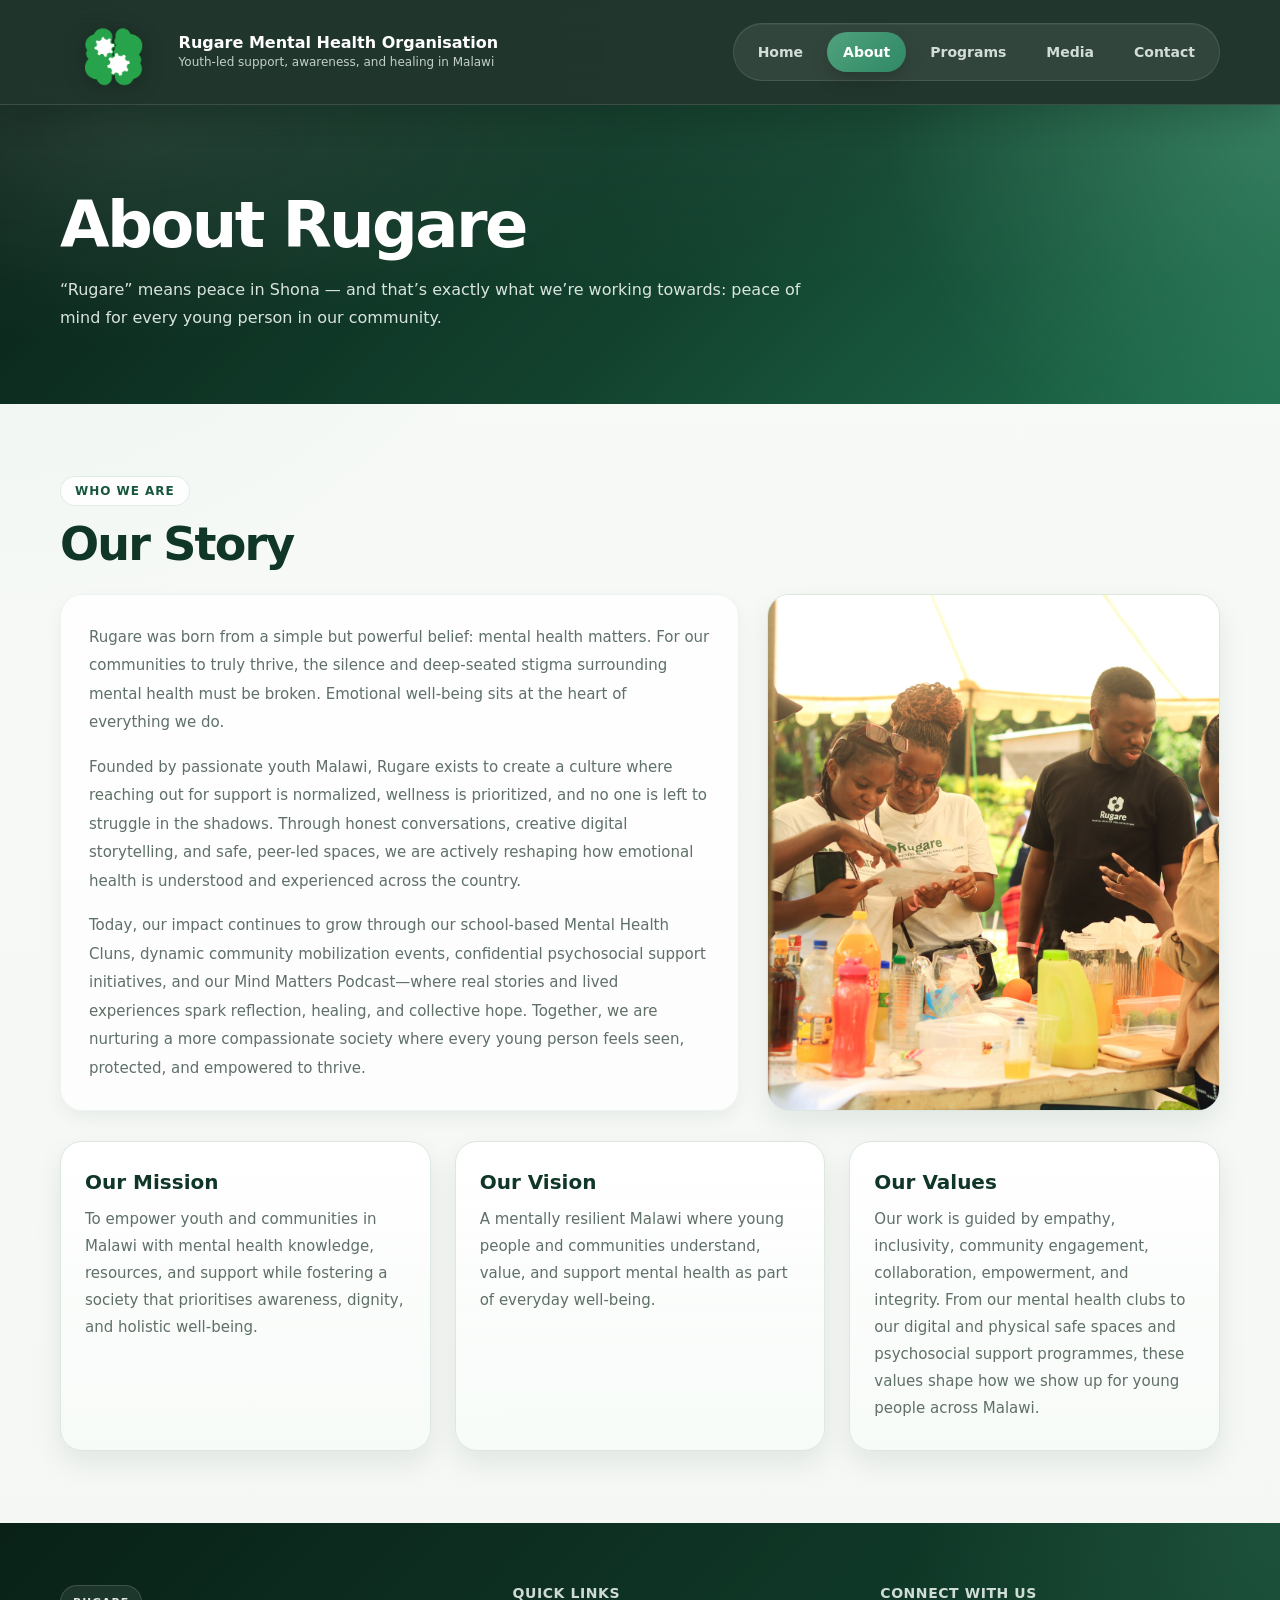
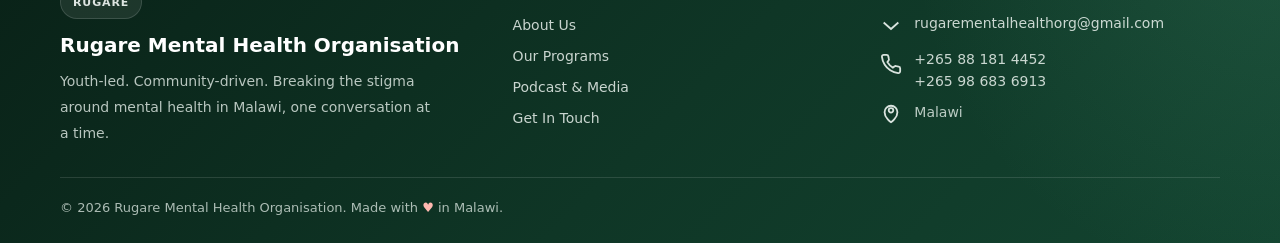
==== commit 385180d6: "Improve mobile layout and add retractable sidebar navigation. Polish responsive styles (including 2x" ====
--- a/about.html
+++ b/about.html
@@ -13,14 +13,25 @@
         <div class="custom-container custom-navbar__inner">
             <a href="index.html" class="custom-brand" aria-label="Rugare Mental Health Organisation home">
                 <span class="custom-brand__logo">
-                    <img src="assets/images/Rugare-logo.png" alt="Rugare logo">
+                    <img class="custom-brand__logo-img" src="assets/images/Rugare-Copy.png" alt="Rugare Mental Health Organisation logo" width="1974" height="1385" loading="eager" decoding="async">
                 </span>
                 <span class="custom-brand__text">
                     <span class="custom-brand__name">Rugare Mental Health Organisation</span>
                     <span class="custom-brand__tag">Youth-led support, awareness, and healing in Malawi</span>
                 </span>
             </a>
-            <nav class="custom-navbar__nav" aria-label="Primary">
+            <button type="button" class="custom-navbar__toggle" data-nav-toggle aria-controls="site-nav" aria-expanded="false" aria-label="Open menu">
+                <span class="custom-navbar__toggle-icon" aria-hidden="true">
+                    <span></span><span></span><span></span>
+                </span>
+            </button>
+            <nav id="site-nav" class="custom-navbar__nav" aria-label="Primary">
+                <div class="custom-navbar__nav-head">
+                    <span class="custom-navbar__nav-label">Menu</span>
+                    <button type="button" class="custom-navbar__close" data-nav-close aria-label="Close menu">
+                        <span aria-hidden="true">×</span>
+                    </button>
+                </div>
                 <a href="index.html" class="custom-navbar__link">Home</a>
                 <a href="about.html" class="custom-navbar__link is-active">About</a>
                 <a href="programs.html" class="custom-navbar__link">Programs</a>
@@ -28,6 +39,7 @@
                 <a href="contact.html" class="custom-navbar__link">Contact</a>
             </nav>
         </div>
+        <div class="custom-navbar__backdrop" data-nav-backdrop hidden aria-hidden="true"></div>
     </header>
 
     <main class="custom-main" id="main-content">
@@ -48,17 +60,12 @@
                 <div class="custom-about-grid">
                     <div class="custom-story-text">
                         <p>
-                            Rugare Mental Health Organisation was born out of a simple but powerful belief: that mental health matters, and that young people
-                            should be at the forefront of the conversation.
+                            Rugare was born from a simple but powerful belief: mental health matters. For our communities to truly thrive, the silence and deep-seated stigma surrounding mental health must be broken. Emotional well-being sits at the heart of everything we do.
                         </p>
                         <p>
-                            Founded by passionate youth in Malawi, we saw the silence and stigma surrounding mental health in our communities and decided to do
-                            something about it — through honest conversations, creative storytelling, and supportive spaces.
-                        </p>
+                            Founded by passionate youth Malawi, Rugare exists to create a culture where reaching out for support is normalized, wellness is prioritized, and no one is left to struggle in the shadows. Through honest conversations, creative digital storytelling, and safe, peer-led spaces, we are actively reshaping how emotional health is understood and experienced across the country.</p>
                         <p>
-                            Today, Rugare brings mental health clubs to schools, hosts community events, and shares real stories through our Mind Matters podcast.
-                            We’re building a culture where reaching out is normal, support is available, and hope is shared.
-                        </p>
+                            Today, our impact continues to grow through our school-based Mental Health Cluns, dynamic community mobilization events, confidential psychosocial support initiatives, and our Mind Matters Podcast—where real stories and lived experiences spark reflection, healing, and collective hope. Together, we are nurturing a more compassionate society where every young person feels seen, protected, and empowered to thrive.</p>
                     </div>
 
                     <div class="custom-story-panel">
--- a/assets/css/style.css
+++ b/assets/css/style.css
@@ -142,6 +142,13 @@
   background: rgba(9, 33, 23, 0.9);
   backdrop-filter: blur(16px);
   box-shadow: 0 14px 28px rgba(7, 23, 16, 0.18);
+  transition: box-shadow 0.35s ease, background-color 0.35s ease, border-color 0.35s ease;
+}
+
+.custom-navbar.is-scrolled {
+  background: rgba(9, 33, 23, 0.97);
+  border-bottom-color: rgba(255, 255, 255, 0.18);
+  box-shadow: 0 18px 36px rgba(7, 23, 16, 0.28);
 }
 
 .custom-navbar__inner {
@@ -149,32 +156,38 @@
   align-items: center;
   justify-content: space-between;
   gap: 22px;
-  padding: 14px 0;
+  padding: 16px 0;
 }
 
 .custom-brand {
   display: inline-flex;
   align-items: center;
-  gap: 14px;
+  gap: 16px;
   min-width: 0;
 }
 
 .custom-brand__logo {
-  width: 58px;
-  height: 58px;
+  --brand-logo-height: 72px;
   flex: 0 0 auto;
-  display: grid;
-  place-items: center;
-  padding: 8px;
-  border-radius: 18px;
-  background: linear-gradient(180deg, rgba(255, 255, 255, 0.98), rgba(230, 243, 235, 0.92));
-  box-shadow: 0 12px 28px rgba(0, 0, 0, 0.16);
-}
-
-.custom-brand__logo img {
-  width: 100%;
-  height: 100%;
+  display: flex;
+  align-items: center;
+  height: var(--brand-logo-height);
+  padding: 0;
+  background: transparent;
+  border: none;
+  border-radius: 0;
+  box-shadow: none;
+}
+
+.custom-brand__logo img,
+.custom-brand__logo-img {
+  display: block;
+  width: auto;
+  height: var(--brand-logo-height);
+  max-width: none;
   object-fit: contain;
+  object-position: center;
+  filter: drop-shadow(0 2px 10px rgba(0, 0, 0, 0.28));
 }
 
 .custom-brand__text {
@@ -229,6 +242,70 @@
   color: #fff;
   background: linear-gradient(135deg, rgba(83, 167, 129, 0.95), rgba(47, 140, 103, 0.95));
   box-shadow: 0 8px 18px rgba(0, 0, 0, 0.18);
+}
+
+.custom-navbar__toggle {
+  display: none;
+  flex: 0 0 auto;
+  width: 46px;
+  height: 46px;
+  place-items: center;
+  border: 1px solid rgba(255, 255, 255, 0.18);
+  border-radius: 12px;
+  background: rgba(255, 255, 255, 0.08);
+  color: #fff;
+  cursor: pointer;
+  transition: background-color 0.2s ease, border-color 0.2s ease;
+}
+
+.custom-navbar__toggle:hover {
+  background: rgba(255, 255, 255, 0.14);
+  border-color: rgba(255, 255, 255, 0.28);
+}
+
+.custom-navbar__toggle:focus-visible,
+.custom-navbar__close:focus-visible {
+  outline: 2px solid var(--rugare-coral-500);
+  outline-offset: 2px;
+}
+
+.custom-navbar__toggle-icon {
+  display: flex;
+  flex-direction: column;
+  gap: 5px;
+  width: 20px;
+}
+
+.custom-navbar__toggle-icon span {
+  display: block;
+  height: 2px;
+  border-radius: 2px;
+  background: currentColor;
+  transition: transform 0.25s ease, opacity 0.25s ease;
+}
+
+.custom-navbar__toggle.is-active .custom-navbar__toggle-icon span:nth-child(1) {
+  transform: translateY(7px) rotate(45deg);
+}
+
+.custom-navbar__toggle.is-active .custom-navbar__toggle-icon span:nth-child(2) {
+  opacity: 0;
+}
+
+.custom-navbar__toggle.is-active .custom-navbar__toggle-icon span:nth-child(3) {
+  transform: translateY(-7px) rotate(-45deg);
+}
+
+.custom-navbar__nav-head {
+  display: none;
+}
+
+.custom-navbar__backdrop {
+  display: none;
+}
+
+body.custom-nav-open {
+  overflow: hidden;
 }
 
 .custom-page-banner {
@@ -333,7 +410,7 @@
   max-width: 100vw;
   margin-left: calc(50% - 50vw);
   margin-right: calc(50% - 50vw);
-  overflow: hidden;
+  overflow: visible;
   padding: 0;
   color: #fff;
   background: #0a1f16;
@@ -342,29 +419,33 @@
 .custom-hero-slider {
   position: relative;
   isolation: isolate;
-  min-height: clamp(520px, 78vh, 900px);
-}
-
-.custom-hero-slide {
+  overflow: hidden;
+  min-height: clamp(460px, 56vh, 580px);
+  padding-bottom: 72px;
+}
+
+.custom-hero__backgrounds {
   position: absolute;
   inset: 0;
-  display: block;
+  z-index: 0;
+}
+
+.custom-hero__background {
+  position: absolute;
+  inset: 0;
+  overflow: hidden;
   opacity: 0;
   visibility: hidden;
   pointer-events: none;
-  transition: opacity 0.65s ease, visibility 0.65s ease;
-}
-
-.custom-hero-slide.is-active {
+  transition:
+    opacity 0.65s cubic-bezier(0.33, 1, 0.55, 1),
+    visibility 0.65s cubic-bezier(0.33, 1, 0.55, 1);
+}
+
+.custom-hero__background.is-active {
   opacity: 1;
   visibility: visible;
   pointer-events: auto;
-}
-
-.custom-hero__background {
-  position: absolute;
-  inset: 0;
-  z-index: 0;
 }
 
 .custom-hero__bg-img {
@@ -372,6 +453,12 @@
   height: 100%;
   object-fit: cover;
   object-position: center;
+  transform: scale(1.04);
+  will-change: transform;
+}
+
+.custom-hero__background.is-active .custom-hero__bg-img {
+  animation: customHeroKenBurns 9s cubic-bezier(0.33, 0, 0.2, 1) forwards;
 }
 
 .custom-hero__scrim {
@@ -379,10 +466,13 @@
   inset: 0;
   z-index: 1;
   pointer-events: none;
+  opacity: 0.92;
   background:
     linear-gradient(180deg, rgba(5, 18, 12, 0.55) 0%, rgba(5, 18, 12, 0.38) 38%, rgba(5, 18, 12, 0.62) 100%),
     radial-gradient(ellipse 120% 80% at 50% 20%, rgba(0, 0, 0, 0.25), transparent 55%);
-}
+  transition: opacity 0.45s cubic-bezier(0.33, 1, 0.55, 1);
+}
+
 
 .custom-hero__layout {
   position: relative;
@@ -390,11 +480,13 @@
   display: flex;
   align-items: center;
   justify-content: center;
-  min-height: clamp(520px, 78vh, 900px);
-  padding: clamp(5.5rem, 12vh, 7.5rem) 0 clamp(7rem, 14vh, 9rem);
+  box-sizing: border-box;
+  min-height: clamp(460px, 56vh, 580px);
+  padding: 3.25rem 0 4.25rem;
 }
 
 .custom-hero__content {
+  position: relative;
   display: flex;
   flex-direction: column;
   align-items: center;
@@ -403,11 +495,26 @@
   margin: 0 auto;
 }
 
+.custom-hero__content--intro.is-animating::before {
+  content: "";
+  position: absolute;
+  top: 40%;
+  left: 50%;
+  z-index: -1;
+  width: min(640px, 110%);
+  height: 220px;
+  transform: translate(-50%, -50%);
+  background: radial-gradient(ellipse at center, rgba(232, 107, 88, 0.2), rgba(83, 167, 129, 0.1) 45%, transparent 70%);
+  animation: customHeroImpactPulse 0.85s cubic-bezier(0.33, 1, 0.55, 1) both;
+  animation-delay: 0.1s;
+  pointer-events: none;
+}
+
 .custom-hero__eyebrow {
   display: inline-flex;
   align-items: center;
   gap: 8px;
-  margin: 0 0 20px;
+  margin: 0 0 14px;
   padding: 8px 16px;
   border-radius: 999px;
   border: 1px solid rgba(255, 255, 255, 0.2);
@@ -429,21 +536,91 @@
   text-wrap: balance;
 }
 
+.custom-hero__title--typewriter {
+  display: flex;
+  flex-direction: column;
+  align-items: center;
+  gap: 0.06em;
+  max-width: none;
+  min-height: 2.2em;
+  text-wrap: nowrap;
+  position: relative;
+  padding-bottom: 14px;
+}
+
+.custom-hero__title-line {
+  display: block;
+  line-height: 1.08;
+  white-space: nowrap;
+}
+
+.custom-hero__title-line--typed {
+  min-height: 1.08em;
+}
+
+.custom-hero__title-text {
+  display: inline;
+}
+
+.custom-hero__title-cursor {
+  display: inline-block;
+  width: 3px;
+  height: 0.92em;
+  margin-left: 3px;
+  border-radius: 2px;
+  background: var(--rugare-coral-500);
+  animation: customHeroCursorBlink 0.9s step-end infinite;
+  vertical-align: -0.08em;
+  transition: opacity 0.25s ease;
+}
+
+.custom-hero__title-cursor.is-hidden {
+  opacity: 0;
+  animation: none;
+}
+
+.custom-hero__content--intro.is-reveal-after .custom-hero__title--typewriter::after {
+  content: "";
+  position: absolute;
+  left: 50%;
+  bottom: 0;
+  width: min(220px, 55vw);
+  height: 3px;
+  border-radius: 999px;
+  background: linear-gradient(90deg, transparent, var(--rugare-coral-500), var(--rugare-green-500), transparent);
+  transform: translateX(-50%) scaleX(0);
+  transform-origin: center;
+  opacity: 0;
+  animation: customHeroTitleLine 0.7s cubic-bezier(0.33, 1, 0.55, 1) forwards;
+}
+
+.custom-hero__content--intro .custom-hero__after-title > * {
+  opacity: 0;
+  transform: translateY(14px);
+  transition:
+    opacity 0.65s cubic-bezier(0.33, 1, 0.55, 1),
+    transform 0.65s cubic-bezier(0.33, 1, 0.55, 1);
+}
+
+.custom-hero__content--intro.is-reveal-after .custom-hero__after-title > * {
+  opacity: 1;
+  transform: translateY(0);
+}
+
+.custom-hero__content--intro.is-reveal-after .custom-hero__after-title .custom-hero__lead {
+  transition-delay: 0.12s;
+}
+
+.custom-hero__content--intro.is-reveal-after .custom-hero__after-title .custom-hero__actions {
+  transition-delay: 0.28s;
+}
+
 .custom-hero__lead {
-  margin: 22px 0 0;
+  margin: 18px 0 0;
   max-width: 52ch;
-  font-size: clamp(15px, 1.65vw, 18px);
-  line-height: 1.75;
+  font-size: clamp(15px, 1.65vw, 17px);
+  line-height: 1.7;
   color: rgba(248, 252, 250, 0.92);
-}
-
-.custom-hero__subline {
-  margin: 14px 0 0;
-  max-width: 48ch;
-  font-size: 14px;
-  line-height: 1.65;
-  font-weight: 600;
-  color: rgba(235, 244, 239, 0.78);
 }
 
 .custom-hero__actions {
@@ -452,7 +629,7 @@
   align-items: center;
   justify-content: center;
   gap: 14px;
-  margin-top: 32px;
+  margin-top: 22px;
 }
 
 .custom-btn--hero {
@@ -466,33 +643,16 @@
   min-height: 52px;
   padding: 0 26px;
   font-size: 15px;
-  border-color: rgba(255, 255, 255, 0.35);
-  background: rgba(255, 255, 255, 0.06);
+  border: 1px solid rgba(255, 255, 255, 0.42);
+  background: rgba(12, 38, 28, 0.55);
+  backdrop-filter: none;
+  -webkit-backdrop-filter: none;
+  box-shadow: 0 12px 24px rgba(0, 0, 0, 0.2);
 }
 
 .custom-btn--hero-secondary:hover {
-  background: rgba(255, 255, 255, 0.14);
-}
-
-.custom-hero__highlights {
-  display: flex;
-  flex-wrap: wrap;
-  justify-content: center;
-  gap: 10px;
-  margin-top: 28px;
-}
-
-.custom-hero__highlight {
-  display: inline-flex;
-  align-items: center;
-  min-height: 36px;
-  padding: 0 14px;
-  border-radius: 999px;
-  border: 1px solid rgba(255, 255, 255, 0.16);
-  background: rgba(0, 0, 0, 0.18);
-  color: rgba(248, 253, 250, 0.92);
-  font-size: 12px;
-  font-weight: 700;
+  background: rgba(22, 52, 40, 0.72);
+  border-color: rgba(255, 255, 255, 0.55);
 }
 
 .custom-hero__controls {
@@ -539,10 +699,12 @@
   display: grid;
   place-items: center;
   border-radius: 999px;
-  background: rgba(255, 255, 255, 0.1);
+  background: rgba(12, 38, 28, 0.65);
+  border: 1px solid rgba(255, 255, 255, 0.2);
   color: #fff;
   box-shadow: 0 10px 20px rgba(7, 23, 16, 0.18);
-  backdrop-filter: blur(10px);
+  backdrop-filter: none;
+  -webkit-backdrop-filter: none;
   transition: transform 0.2s ease, background-color 0.2s ease;
 }
 
@@ -886,6 +1048,119 @@
   font-size: 15px;
   line-height: 1.85;
   color: var(--rugare-muted);
+}
+
+.custom-programs-list {
+  display: flex;
+  flex-direction: column;
+  gap: 0;
+  margin-top: 40px;
+}
+
+.custom-program-block {
+  padding: 56px 0;
+  border-top: 1px solid var(--rugare-border);
+}
+
+.custom-program-block:first-child {
+  padding-top: 0;
+  border-top: 0;
+}
+
+.custom-program-block__tag {
+  display: inline-block;
+  padding: 7px 14px;
+  border-radius: 999px;
+  font-size: 12px;
+  font-weight: 800;
+  letter-spacing: 0.05em;
+  text-transform: uppercase;
+  color: #fff;
+  background: linear-gradient(135deg, var(--rugare-green-700), var(--rugare-green-600));
+  box-shadow: 0 8px 18px rgba(31, 111, 78, 0.18);
+}
+
+.custom-program-block__title {
+  margin: 16px 0 0;
+  max-width: 900px;
+  font-size: clamp(28px, 3.4vw, 38px);
+  line-height: 1.12;
+  font-weight: 900;
+  color: var(--rugare-green-900);
+}
+
+.custom-program-block__layout {
+  display: grid;
+  grid-template-columns: minmax(0, 0.92fr) minmax(0, 1.08fr);
+  gap: 36px;
+  align-items: start;
+  margin-top: 28px;
+}
+
+.custom-program-block__media {
+  overflow: hidden;
+  border-radius: var(--rugare-radius-xl);
+  border: 1px solid var(--rugare-border);
+  box-shadow: var(--rugare-shadow-md);
+  background: linear-gradient(135deg, var(--rugare-green-100), #fff);
+}
+
+.custom-program-block__media img {
+  width: 100%;
+  min-height: 280px;
+  aspect-ratio: 4 / 3;
+  object-fit: cover;
+}
+
+.custom-program-block__text {
+  margin: 0;
+  font-size: 16px;
+  line-height: 1.85;
+  color: var(--rugare-muted);
+}
+
+.custom-program-block__callout {
+  margin: 24px 0 0;
+  padding: 18px 22px 18px 24px;
+  border-radius: var(--rugare-radius-md);
+  background: linear-gradient(90deg, rgba(223, 241, 231, 0.7), rgba(248, 251, 248, 0.95));
+  border-left: 5px solid var(--rugare-coral-500);
+  box-shadow: var(--rugare-shadow-sm);
+}
+
+.custom-program-block__callout p {
+  margin: 0;
+  font-size: 15px;
+  line-height: 1.75;
+  font-weight: 600;
+  color: var(--rugare-text);
+}
+
+.custom-program-block__gallery {
+  display: grid;
+  grid-template-columns: repeat(4, minmax(0, 1fr));
+  gap: 18px;
+  margin-top: 36px;
+}
+
+.custom-program-gallery__item {
+  margin: 0;
+  overflow: hidden;
+  border-radius: 18px;
+  border: 1px solid var(--rugare-border);
+  box-shadow: var(--rugare-shadow-md);
+  background: linear-gradient(135deg, var(--rugare-green-100), #fff);
+}
+
+.custom-program-gallery__item img {
+  width: 100%;
+  aspect-ratio: 4 / 3;
+  object-fit: cover;
+  transition: transform 0.25s ease;
+}
+
+.custom-program-gallery__item:hover img {
+  transform: scale(1.03);
 }
 
 .custom-bottom-cta {
@@ -1263,14 +1538,245 @@
   color: #ffb9b0;
 }
 
+/* Scroll reveal & motion */
+html.custom-reveal [data-reveal] {
+  opacity: 0;
+  transition:
+    opacity 0.5s cubic-bezier(0.22, 0.95, 0.35, 1),
+    transform 0.5s cubic-bezier(0.22, 0.95, 0.35, 1);
+  transition-delay: var(--reveal-delay, 0ms);
+  will-change: opacity, transform;
+}
+
+html.custom-reveal [data-reveal].is-visible {
+  opacity: 1;
+  transform: none;
+  will-change: auto;
+}
+
+html.custom-reveal [data-reveal='fade-up'] {
+  transform: translateY(22px);
+}
+
+html.custom-reveal [data-reveal='fade-down'] {
+  transform: translateY(-22px);
+}
+
+html.custom-reveal [data-reveal='fade-left'] {
+  transform: translateX(-28px);
+}
+
+html.custom-reveal [data-reveal='fade-right'] {
+  transform: translateX(28px);
+}
+
+html.custom-reveal [data-reveal='fade'] {
+  transform: none;
+}
+
+html.custom-reveal [data-reveal='scale'] {
+  transform: scale(0.92);
+}
+
+.custom-hero__content--intro.is-animating .custom-hero__eyebrow {
+  animation: customHeroFadeUp 0.75s cubic-bezier(0.33, 1, 0.55, 1) both;
+  animation-delay: 0.12s;
+}
+
+@keyframes customHeroKenBurns {
+  from {
+    transform: scale(1.08);
+  }
+
+  to {
+    transform: scale(1);
+  }
+}
+
+@keyframes customHeroScrim {
+  from {
+    opacity: 0.7;
+  }
+
+  to {
+    opacity: 0.92;
+  }
+}
+
+@keyframes customHeroImpactPulse {
+  0% {
+    opacity: 0;
+    transform: translate(-50%, -50%) scale(0.5);
+  }
+
+  40% {
+    opacity: 1;
+    transform: translate(-50%, -50%) scale(1.08);
+  }
+
+  100% {
+    opacity: 0.35;
+    transform: translate(-50%, -50%) scale(1);
+  }
+}
+
+@keyframes customHeroCursorBlink {
+  0%,
+  100% {
+    opacity: 1;
+  }
+
+  50% {
+    opacity: 0;
+  }
+}
+
+@keyframes customHeroFadeUp {
+  from {
+    opacity: 0;
+    transform: translateY(22px);
+  }
+
+  to {
+    opacity: 1;
+    transform: translateY(0);
+  }
+}
+
+@keyframes customHeroTitleLine {
+  from {
+    transform: translateX(-50%) scaleX(0);
+    opacity: 0;
+  }
+
+  to {
+    transform: translateX(-50%) scaleX(1);
+    opacity: 1;
+  }
+}
+
+.custom-back-to-top {
+  position: fixed;
+  right: 22px;
+  bottom: 22px;
+  z-index: 60;
+  width: 48px;
+  height: 48px;
+  display: grid;
+  place-items: center;
+  border: 0;
+  border-radius: 999px;
+  color: #fff;
+  background: linear-gradient(135deg, var(--rugare-coral-600), var(--rugare-coral-500));
+  box-shadow: 0 14px 28px rgba(232, 107, 88, 0.35);
+  cursor: pointer;
+  opacity: 0;
+  visibility: hidden;
+  transform: translateY(12px) scale(0.92);
+  transition:
+    opacity 0.3s ease,
+    visibility 0.3s ease,
+    transform 0.3s cubic-bezier(0.22, 1, 0.36, 1),
+    box-shadow 0.2s ease;
+}
+
+.custom-back-to-top span {
+  font-size: 22px;
+  line-height: 1;
+  font-weight: 700;
+}
+
+.custom-back-to-top.is-visible {
+  opacity: 1;
+  visibility: visible;
+  transform: translateY(0) scale(1);
+}
+
+.custom-back-to-top:hover {
+  transform: translateY(-2px) scale(1.04);
+  box-shadow: 0 18px 34px rgba(232, 107, 88, 0.42);
+}
+
+.custom-back-to-top:active {
+  transform: translateY(0) scale(0.98);
+}
+
+.custom-impact-card,
+.custom-value-card,
+.custom-about-card,
+.custom-media-card,
+.custom-program-gallery__item,
+.custom-episode {
+  transition:
+    transform 0.22s cubic-bezier(0.22, 0.95, 0.35, 1),
+    box-shadow 0.22s ease,
+    border-color 0.22s ease;
+}
+
+.custom-episode:hover {
+  transform: translateX(4px);
+}
+
+@media (prefers-reduced-motion: reduce) {
+  html.custom-reveal [data-reveal] {
+    opacity: 1 !important;
+    transform: none !important;
+    transition: none !important;
+  }
+
+  .custom-hero__background {
+    transition-duration: 0.25s;
+  }
+
+  .custom-hero__bg-img {
+    transform: none;
+  }
+
+  .custom-hero__background.is-active .custom-hero__bg-img,
+  .custom-hero__content--intro.is-animating::before,
+  .custom-hero__content--intro.is-animating .custom-hero__eyebrow,
+  .custom-hero__title-cursor {
+    animation: none !important;
+  }
+
+  .custom-hero__content--intro .custom-hero__after-title > * {
+    opacity: 1;
+    transform: none;
+    transition: none;
+  }
+
+  .custom-back-to-top {
+    transition: opacity 0.2s ease, visibility 0.2s ease;
+    transform: none;
+  }
+
+  .custom-back-to-top.is-visible {
+    transform: none;
+  }
+
+  .custom-navbar__nav,
+  .custom-navbar__backdrop,
+  .custom-navbar__toggle-icon span {
+    transition: none !important;
+  }
+
+  .custom-impact-card:hover,
+  .custom-value-card:hover,
+  .custom-about-card:hover,
+  .custom-episode:hover {
+    transform: none;
+  }
+}
+
 @media (max-width: 1080px) {
   .custom-hero-slider {
-    min-height: clamp(500px, 82vh, 820px);
+    min-height: clamp(440px, 54vh, 560px);
+    padding-bottom: 68px;
   }
 
   .custom-hero__layout {
-    min-height: clamp(500px, 82vh, 820px);
-    padding-bottom: 6.5rem;
+    min-height: clamp(440px, 54vh, 560px);
+    padding: 3rem 0 4rem;
   }
 
   .custom-stats-strip__grid,
@@ -1282,6 +1788,7 @@
 
   .custom-about-grid,
   .custom-feature-split,
+  .custom-program-block__layout,
   .custom-media-feature,
   .custom-contact-grid,
   .custom-footer__grid {
@@ -1290,15 +1797,130 @@
 }
 
 @media (max-width: 820px) {
+  .custom-program-block__gallery {
+    grid-template-columns: repeat(2, minmax(0, 1fr));
+    gap: 14px;
+  }
+
   .custom-navbar__inner {
+    flex-wrap: nowrap;
+    align-items: center;
+    gap: 14px;
+    padding: 12px 0;
+  }
+
+  .custom-brand {
+    flex: 1;
+    min-width: 0;
+  }
+
+  .custom-navbar__toggle {
+    display: grid;
+  }
+
+  .custom-navbar__nav {
+    position: fixed;
+    top: 0;
+    right: 0;
+    bottom: 0;
+    z-index: 60;
+    width: min(300px, 88vw);
+    flex: none;
     flex-direction: column;
     align-items: stretch;
-  }
-
-  .custom-navbar__nav {
-    width: 100%;
+    gap: 4px;
+    padding: 0 0 24px;
+    margin: 0;
+    border-radius: 0;
+    border: none;
+    border-left: 1px solid rgba(255, 255, 255, 0.12);
+    background:
+      radial-gradient(circle at top right, rgba(83, 167, 129, 0.2), transparent 42%),
+      linear-gradient(180deg, var(--rugare-green-950) 0%, var(--rugare-green-900) 100%);
+    box-shadow: -16px 0 40px rgba(7, 23, 16, 0.35);
+    overflow-x: hidden;
+    overflow-y: auto;
+    -webkit-overflow-scrolling: touch;
+    visibility: hidden;
+    transform: translateX(100%);
+    transition:
+      transform 0.32s cubic-bezier(0.33, 1, 0.55, 1),
+      visibility 0.32s cubic-bezier(0.33, 1, 0.55, 1);
+  }
+
+  .custom-navbar.is-nav-open .custom-navbar__nav {
+    visibility: visible;
+    transform: translateX(0);
+  }
+
+  .custom-navbar__nav-head {
+    display: flex;
+    align-items: center;
+    justify-content: space-between;
+    gap: 12px;
+    padding: 18px 20px;
+    margin-bottom: 8px;
+    border-bottom: 1px solid rgba(255, 255, 255, 0.1);
+    flex-shrink: 0;
+  }
+
+  .custom-navbar__nav-label {
+    font-size: 12px;
+    font-weight: 800;
+    letter-spacing: 0.1em;
+    text-transform: uppercase;
+    color: rgba(236, 246, 240, 0.82);
+  }
+
+  .custom-navbar__close {
+    width: 42px;
+    height: 42px;
+    display: grid;
+    place-items: center;
+    border: 1px solid rgba(255, 255, 255, 0.15);
+    border-radius: 999px;
+    background: rgba(255, 255, 255, 0.08);
+    color: #fff;
+    cursor: pointer;
+    font-size: 26px;
+    line-height: 1;
+    transition: background-color 0.2s ease;
+  }
+
+  .custom-navbar__close:hover {
+    background: rgba(255, 255, 255, 0.14);
+  }
+
+  .custom-navbar__link {
     justify-content: flex-start;
-    overflow-x: auto;
+    min-height: 50px;
+    padding: 0 20px;
+    margin: 0 12px;
+    border-radius: 12px;
+    white-space: normal;
+    font-size: 15px;
+  }
+
+  .custom-navbar__backdrop {
+    display: block;
+    position: fixed;
+    inset: 0;
+    z-index: 55;
+    background: rgba(5, 18, 12, 0.58);
+    backdrop-filter: blur(3px);
+    -webkit-backdrop-filter: blur(3px);
+    opacity: 0;
+    visibility: hidden;
+    pointer-events: none;
+    transition:
+      opacity 0.32s ease,
+      visibility 0.32s ease;
+  }
+
+  .custom-navbar.is-nav-open .custom-navbar__backdrop {
+    opacity: 1;
+    visibility: visible;
+    pointer-events: auto;
   }
 
   .custom-page-banner {
@@ -1311,12 +1933,13 @@
   }
 
   .custom-hero-slider {
-    min-height: clamp(480px, 85vh, 880px);
+    min-height: clamp(420px, 52vh, 540px);
+    padding-bottom: 64px;
   }
 
   .custom-hero__layout {
-    min-height: clamp(480px, 85vh, 880px);
-    padding-top: 5rem;
+    min-height: clamp(420px, 52vh, 540px);
+    padding: 2.75rem 0 3.75rem;
   }
 }
 
@@ -1329,6 +1952,10 @@
     align-items: flex-start;
   }
 
+  .custom-brand__logo {
+    --brand-logo-height: 60px;
+  }
+
   .custom-brand__name {
     font-size: 15px;
   }
@@ -1337,16 +1964,17 @@
     font-size: 11px;
   }
 
-  .custom-navbar__nav {
-    padding: 6px;
-    gap: 6px;
+  .custom-navbar__toggle {
+    width: 44px;
+    height: 44px;
+    border-radius: 10px;
   }
 
   .custom-navbar__link {
-    min-height: 38px;
-    padding: 0 14px;
-    font-size: 13px;
-    white-space: nowrap;
+    min-height: 48px;
+    padding: 0 18px;
+    margin: 0 10px;
+    font-size: 14px;
   }
 
   .custom-page-banner__subtitle,
@@ -1354,6 +1982,7 @@
   .custom-impact-card__text,
   .custom-about-card__text,
   .custom-program-card__text,
+  .custom-program-block__text,
   .custom-feature-split__text,
   .custom-media-card__text,
   .custom-contact-item__value,
@@ -1362,16 +1991,43 @@
   }
 
   .custom-hero-slider {
-    min-height: clamp(460px, 88vh, 860px);
+    min-height: clamp(400px, 50vh, 520px);
+    padding-bottom: 60px;
   }
 
   .custom-hero__layout {
-    min-height: clamp(460px, 88vh, 860px);
-    padding: 4.5rem 0 6.25rem;
+    min-height: clamp(400px, 50vh, 520px);
+    padding: 2.5rem 0 3.5rem;
+  }
+
+  .custom-hero__actions {
+    flex-direction: column;
+    align-items: stretch;
+    width: 100%;
+    max-width: 320px;
+    margin-top: 18px;
+    gap: 10px;
+  }
+
+  .custom-hero__actions .custom-btn {
+    width: 100%;
   }
 
   .custom-hero__lead {
     font-size: 15px;
+  }
+
+  .custom-hero__title--typewriter {
+    min-height: 2.35em;
+  }
+
+  .custom-hero__title-line {
+    white-space: normal;
+    text-align: center;
+  }
+
+  .custom-hero__title-line--typed {
+    min-height: 2.16em;
   }
 
   .custom-hero__controls {
@@ -1386,21 +2042,96 @@
     height: 44px;
   }
 
-  .custom-stats-strip__grid,
+  .custom-section,
+  .custom-section--tight {
+    padding: 52px 0;
+  }
+
+  .custom-section__title {
+    font-size: clamp(28px, 7vw, 36px);
+  }
+
+  .custom-stats-strip {
+    padding: 22px 0;
+  }
+
+  .custom-stats-strip__grid {
+    grid-template-columns: repeat(2, minmax(0, 1fr));
+    gap: 14px 12px;
+  }
+
+  .custom-stat {
+    padding: 10px 6px;
+  }
+
+  .custom-stat__number {
+    font-size: clamp(26px, 7.5vw, 34px);
+  }
+
+  .custom-stat__label {
+    margin-top: 6px;
+    font-size: 11px;
+    line-height: 1.35;
+  }
+
   .custom-grid-3,
   .custom-about-cards,
-  .custom-values-grid,
   .custom-form__row {
     grid-template-columns: 1fr;
   }
 
-  .custom-program-card {
+  .custom-values-grid {
+    grid-template-columns: repeat(2, minmax(0, 1fr));
+    gap: 14px;
+  }
+
+  .custom-value-card {
+    padding: 22px 18px;
+  }
+
+  .custom-value-card__title {
+    font-size: 17px;
+  }
+
+  .custom-value-card__text {
+    font-size: 14px;
+  }
+
+  .custom-program-card,
+  .custom-program-block__layout {
     grid-template-columns: 1fr;
+  }
+
+  .custom-program-block {
+    padding: 44px 0;
+  }
+
+  .custom-program-block__title {
+    font-size: 26px;
+  }
+
+  .custom-program-block__media img {
+    min-height: 220px;
+  }
+
+  .custom-program-block__gallery {
+    grid-template-columns: repeat(2, minmax(0, 1fr));
+    gap: 14px;
+    margin-top: 28px;
   }
 
   .custom-program-card__icon {
     width: 48px;
     height: 48px;
+  }
+
+  .custom-cta-section {
+    padding: 24px 0 56px;
+  }
+
+  .custom-cta-section__panel {
+    padding: 36px 22px;
+    border-radius: 24px;
   }
 
   .custom-cta-section__panel,
@@ -1412,5 +2143,36 @@
     padding-left: 22px;
     padding-right: 22px;
   }
-}
-
+
+  .custom-footer__inner {
+    padding: 48px 0 24px;
+  }
+
+  .custom-footer__grid {
+    gap: 32px;
+  }
+
+  .custom-page-banner {
+    padding: 56px 0 48px;
+  }
+
+  .custom-page-banner__title {
+    font-size: clamp(32px, 8vw, 44px);
+  }
+
+  .custom-impact-card__media {
+    height: 190px;
+  }
+
+  .custom-impact-card__title {
+    font-size: 18px;
+  }
+
+  .custom-back-to-top {
+    right: 16px;
+    bottom: 16px;
+    width: 44px;
+    height: 44px;
+  }
+}
+
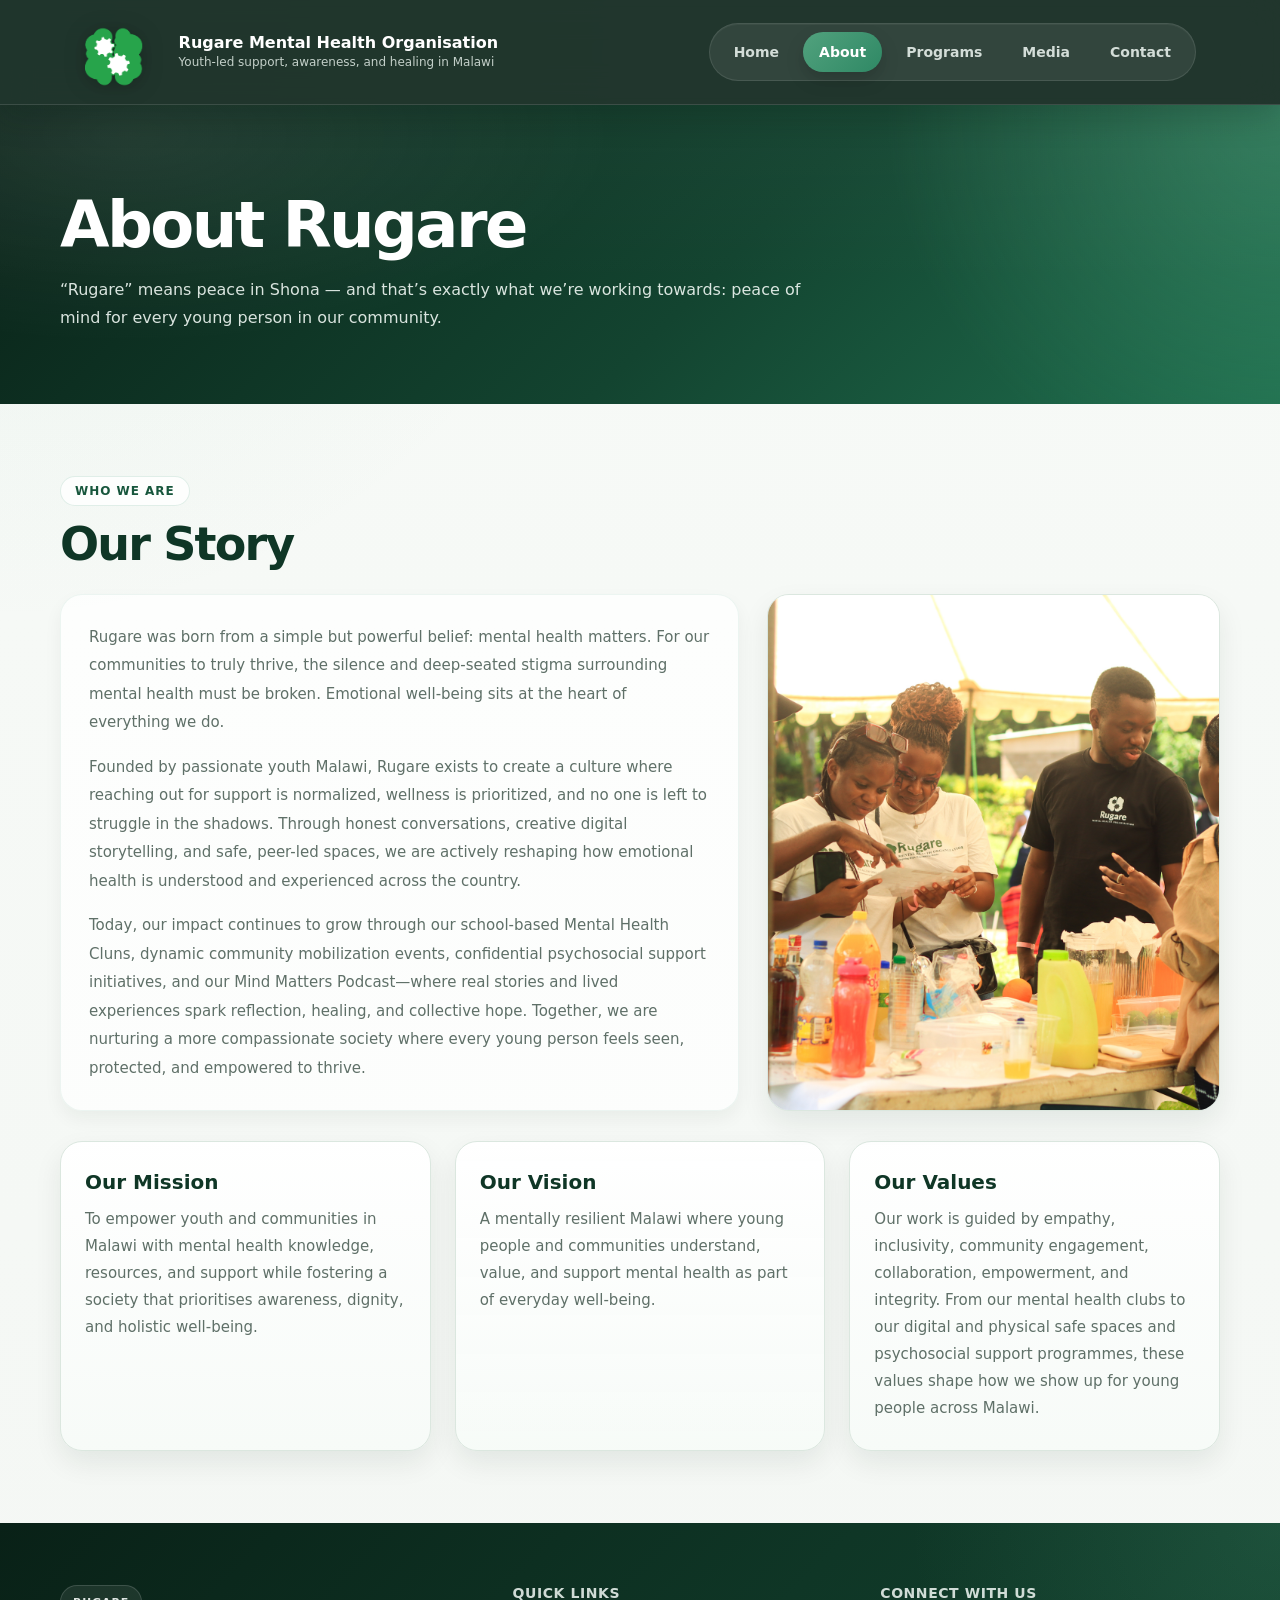
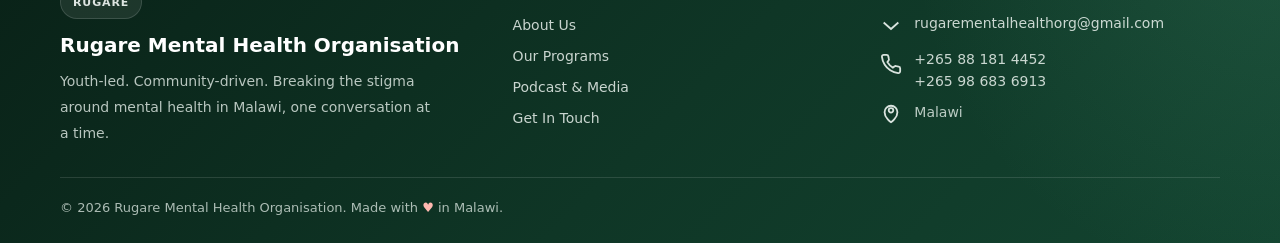
==== commit 1b4c997c: "Fix mobile sidebar to cover full viewport and hide header tagline. Move nav outside the sticky bar s" ====
--- a/about.html
+++ b/about.html
@@ -25,20 +25,20 @@
                     <span></span><span></span><span></span>
                 </span>
             </button>
-            <nav id="site-nav" class="custom-navbar__nav" aria-label="Primary">
-                <div class="custom-navbar__nav-head">
-                    <span class="custom-navbar__nav-label">Menu</span>
-                    <button type="button" class="custom-navbar__close" data-nav-close aria-label="Close menu">
-                        <span aria-hidden="true">×</span>
-                    </button>
-                </div>
-                <a href="index.html" class="custom-navbar__link">Home</a>
-                <a href="about.html" class="custom-navbar__link is-active">About</a>
-                <a href="programs.html" class="custom-navbar__link">Programs</a>
-                <a href="media.html" class="custom-navbar__link">Media</a>
-                <a href="contact.html" class="custom-navbar__link">Contact</a>
-            </nav>
         </div>
+        <nav id="site-nav" class="custom-navbar__nav" aria-label="Primary">
+            <div class="custom-navbar__nav-head">
+                <span class="custom-navbar__nav-label">Menu</span>
+                <button type="button" class="custom-navbar__close" data-nav-close aria-label="Close menu">
+                    <span aria-hidden="true">×</span>
+                </button>
+            </div>
+            <a href="index.html" class="custom-navbar__link">Home</a>
+            <a href="about.html" class="custom-navbar__link is-active">About</a>
+            <a href="programs.html" class="custom-navbar__link">Programs</a>
+            <a href="media.html" class="custom-navbar__link">Media</a>
+            <a href="contact.html" class="custom-navbar__link">Contact</a>
+        </nav>
         <div class="custom-navbar__backdrop" data-nav-backdrop hidden aria-hidden="true"></div>
     </header>
 
--- a/assets/css/style.css
+++ b/assets/css/style.css
@@ -143,6 +143,16 @@
   backdrop-filter: blur(16px);
   box-shadow: 0 14px 28px rgba(7, 23, 16, 0.18);
   transition: box-shadow 0.35s ease, background-color 0.35s ease, border-color 0.35s ease;
+}
+
+@media (min-width: 821px) {
+  .custom-navbar__nav {
+    position: absolute;
+    top: 50%;
+    right: max(24px, calc((100vw - 1160px) / 2 + 24px));
+    transform: translateY(-50%);
+    visibility: visible;
+  }
 }
 
 .custom-navbar.is-scrolled {
@@ -1802,16 +1812,48 @@
     gap: 14px;
   }
 
+  .custom-navbar {
+    position: static;
+    background: transparent;
+    border-bottom: none;
+    box-shadow: none;
+    backdrop-filter: none;
+  }
+
+  .custom-navbar.is-scrolled {
+    background: transparent;
+    border-bottom: none;
+    box-shadow: none;
+  }
+
   .custom-navbar__inner {
+    position: sticky;
+    top: 0;
+    z-index: 51;
     flex-wrap: nowrap;
     align-items: center;
     gap: 14px;
     padding: 12px 0;
+    background: rgba(9, 33, 23, 0.9);
+    backdrop-filter: blur(16px);
+    border-bottom: 1px solid rgba(255, 255, 255, 0.12);
+    box-shadow: 0 14px 28px rgba(7, 23, 16, 0.18);
+    transition: box-shadow 0.35s ease, background-color 0.35s ease, border-color 0.35s ease;
+  }
+
+  .custom-navbar.is-scrolled .custom-navbar__inner {
+    background: rgba(9, 33, 23, 0.97);
+    border-bottom-color: rgba(255, 255, 255, 0.18);
+    box-shadow: 0 18px 36px rgba(7, 23, 16, 0.28);
   }
 
   .custom-brand {
     flex: 1;
     min-width: 0;
+  }
+
+  .custom-brand__tag {
+    display: none;
   }
 
   .custom-navbar__toggle {
@@ -1823,8 +1865,10 @@
     top: 0;
     right: 0;
     bottom: 0;
-    z-index: 60;
+    z-index: 70;
     width: min(300px, 88vw);
+    height: 100dvh;
+    min-height: 100vh;
     flex: none;
     flex-direction: column;
     align-items: stretch;
@@ -1848,7 +1892,7 @@
       visibility 0.32s cubic-bezier(0.33, 1, 0.55, 1);
   }
 
-  .custom-navbar.is-nav-open .custom-navbar__nav {
+  body.custom-nav-open .custom-navbar__nav {
     visibility: visible;
     transform: translateX(0);
   }
@@ -1905,7 +1949,7 @@
     display: block;
     position: fixed;
     inset: 0;
-    z-index: 55;
+    z-index: 65;
     background: rgba(5, 18, 12, 0.58);
     backdrop-filter: blur(3px);
     -webkit-backdrop-filter: blur(3px);
@@ -1917,7 +1961,7 @@
       visibility 0.32s ease;
   }
 
-  .custom-navbar.is-nav-open .custom-navbar__backdrop {
+  body.custom-nav-open .custom-navbar__backdrop {
     opacity: 1;
     visibility: visible;
     pointer-events: auto;
@@ -1958,10 +2002,6 @@
 
   .custom-brand__name {
     font-size: 15px;
-  }
-
-  .custom-brand__tag {
-    font-size: 11px;
   }
 
   .custom-navbar__toggle {
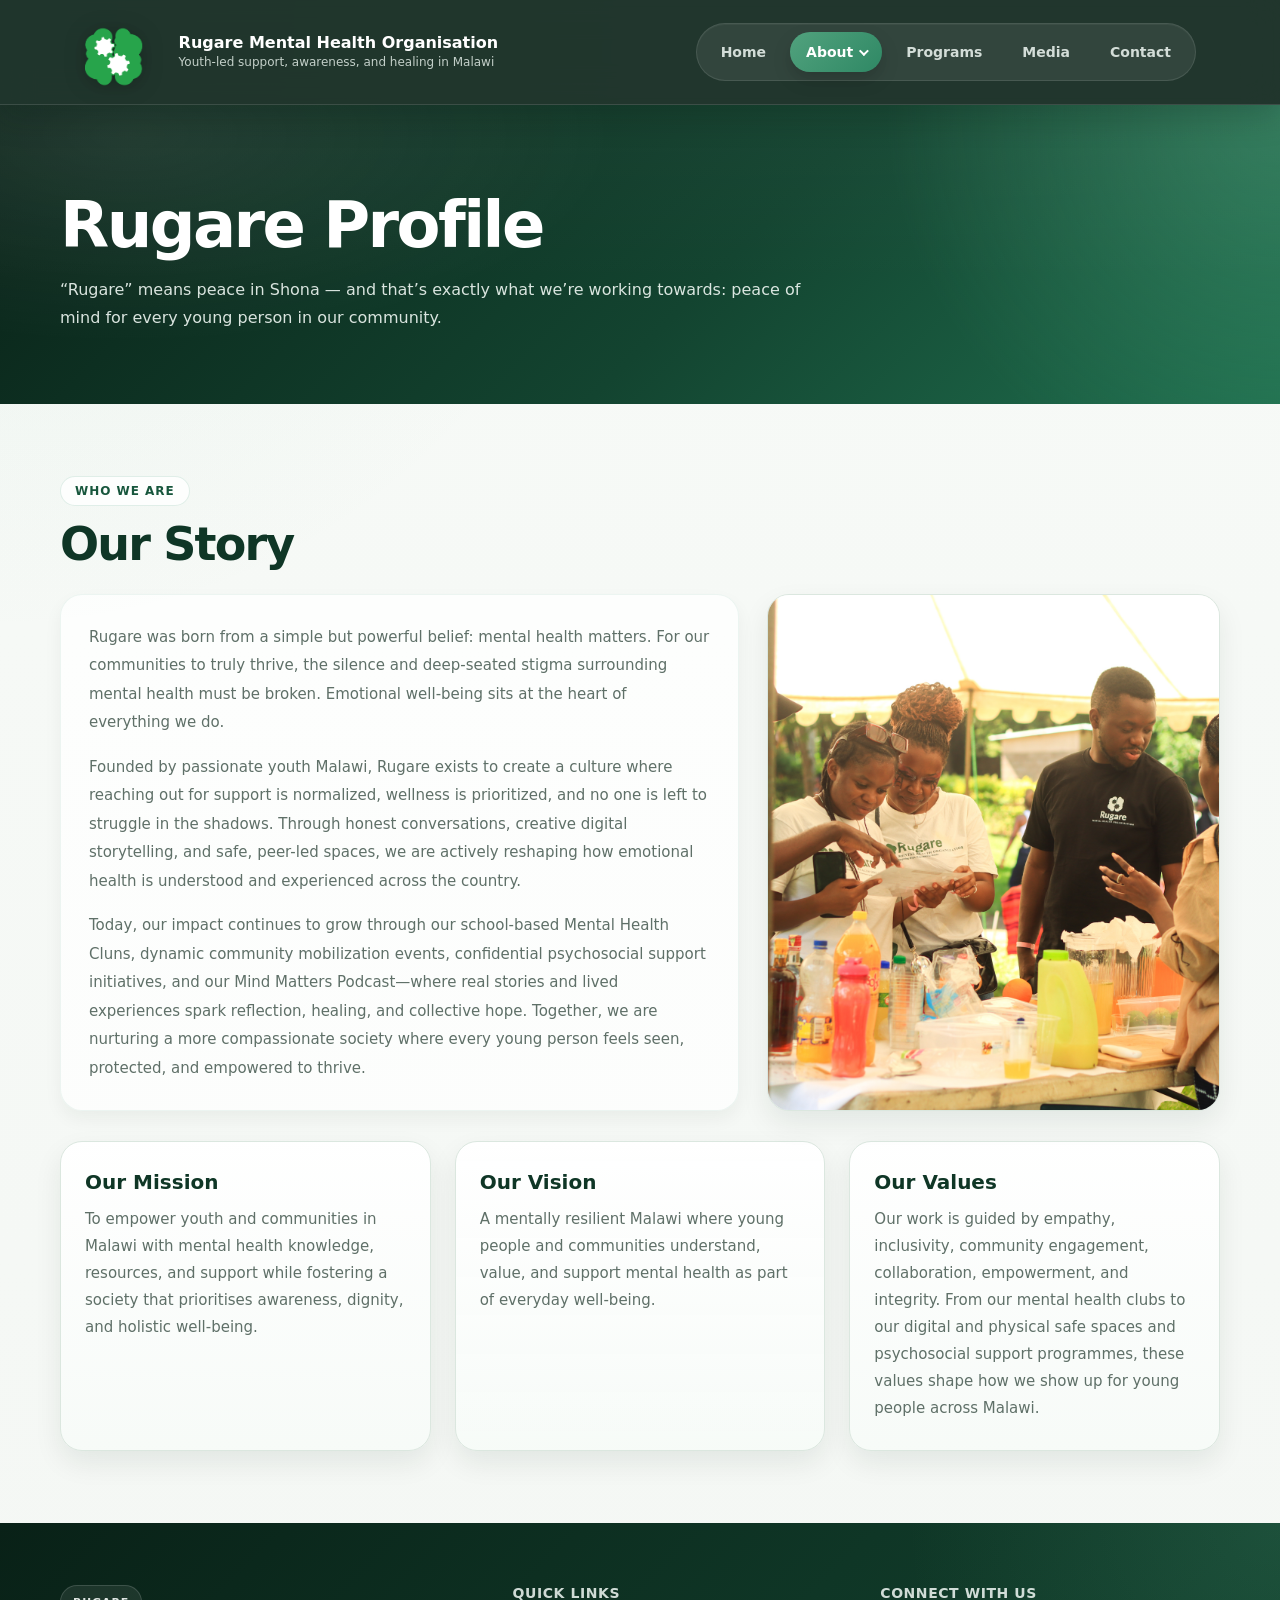
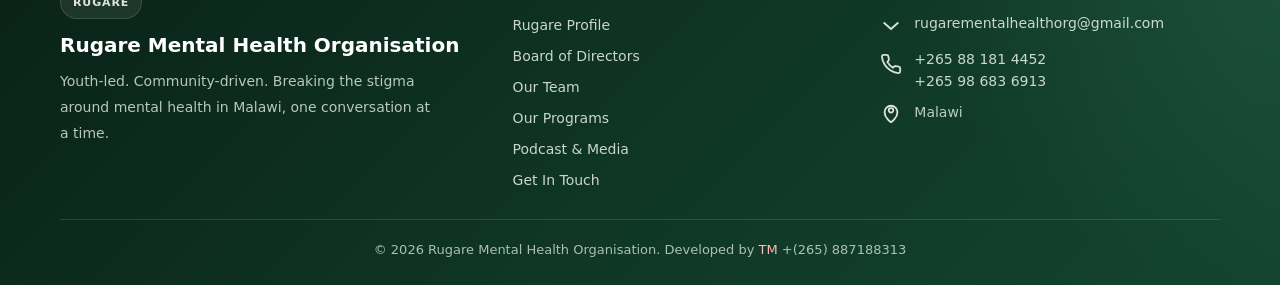
==== commit 7e38c07b: "Implement dropdown navigation for About section across multiple pages - Replaced static About link w" ====
--- a/about.html
+++ b/about.html
@@ -4,7 +4,7 @@
     <meta charset="utf-8">
     <meta name="viewport" content="width=device-width, initial-scale=1">
     <meta name="description" content="Learn about Rugare Mental Health Organisation — our story, mission, vision, and values in Malawi.">
-    <title>About | Rugare Mental Health Organisation</title>
+    <title>Rugare Profile | Rugare Mental Health Organisation</title>
     <link rel="icon" href="favicon.ico" type="image/x-icon">
     <link rel="stylesheet" href="assets/css/style.css">
 </head>
@@ -34,7 +34,30 @@
                 </button>
             </div>
             <a href="index.html" class="custom-navbar__link">Home</a>
-            <a href="about.html" class="custom-navbar__link is-active">About</a>
+            <div class="custom-navbar__dropdown" data-nav-dropdown>
+                <button
+                    type="button"
+                    class="custom-navbar__link custom-navbar__dropdown-trigger is-active"
+                    data-nav-dropdown-trigger
+                    aria-expanded="false"
+                    aria-haspopup="true"
+                    aria-controls="about-nav-menu"
+                    id="about-nav-trigger"
+                >
+                    About
+                    <span class="custom-navbar__dropdown-chevron" aria-hidden="true"></span>
+                </button>
+                <div
+                    id="about-nav-menu"
+                    class="custom-navbar__dropdown-menu"
+                    role="menu"
+                    aria-labelledby="about-nav-trigger"
+                >
+                    <a href="about.html" class="custom-navbar__dropdown-link is-active" role="menuitem">Rugare Profile</a>
+                    <a href="board.html" class="custom-navbar__dropdown-link" role="menuitem">Board of Directors</a>
+                    <a href="our-team.html" class="custom-navbar__dropdown-link" role="menuitem">Our Team</a>
+                </div>
+            </div>
             <a href="programs.html" class="custom-navbar__link">Programs</a>
             <a href="media.html" class="custom-navbar__link">Media</a>
             <a href="contact.html" class="custom-navbar__link">Contact</a>
@@ -45,7 +68,7 @@
     <main class="custom-main" id="main-content">
         <section class="custom-page-banner">
             <div class="custom-container">
-                <h1 class="custom-page-banner__title">About Rugare</h1>
+                <h1 class="custom-page-banner__title">Rugare Profile</h1>
                 <p class="custom-page-banner__subtitle">
                     “Rugare” means peace in Shona — and that’s exactly what we’re working towards: peace of mind for every young person in our community.
                 </p>
@@ -117,7 +140,9 @@
                 <div class="custom-footer__col">
                     <div class="custom-footer__heading">Quick Links</div>
                     <ul class="custom-footer__list">
-                        <li><a class="custom-footer__link" href="about.html">About Us</a></li>
+                        <li><a class="custom-footer__link" href="about.html">Rugare Profile</a></li>
+                        <li><a class="custom-footer__link" href="board.html">Board of Directors</a></li>
+                        <li><a class="custom-footer__link" href="our-team.html">Our Team</a></li>
                         <li><a class="custom-footer__link" href="programs.html">Our Programs</a></li>
                         <li><a class="custom-footer__link" href="media.html">Podcast &amp; Media</a></li>
                         <li><a class="custom-footer__link" href="contact.html">Get In Touch</a></li>
@@ -128,7 +153,7 @@
                     <ul class="custom-footer__list">
                         <li class="custom-footer__contact">
                             <span class="custom-footer__icon" aria-hidden="true">
-                                <svg viewBox="0 0 24 24" fill="none" stroke="currentColor" stroke-width="2"><path d="M4 6l8 7 8-7" /></svg>
+                                <svg viewBox="0 0 24 24" fill="none" stroke="currentColor" stroke-width="2"><path d="M4 4h16v16H4z" stroke="none" /><path d="M4 6l8 7 8-7" /></svg>
                             </span>
                             <a class="custom-footer__link" href="mailto:rugarementalhealthorg@gmail.com">rugarementalhealthorg@gmail.com</a>
                         </li>
@@ -151,7 +176,7 @@
                 </div>
             </div>
             <div class="custom-footer__bottom">
-                © 2026 Rugare Mental Health Organisation. Made with <span class="custom-footer__heart">♥</span> in Malawi.
+                © 2026 Rugare Mental Health Organisation. Developed by <span class="custom-footer__heart">TM</span> +(265) 887188313
             </div>
         </div>
     </footer>
--- a/assets/css/style.css
+++ b/assets/css/style.css
@@ -306,6 +306,99 @@
   transform: translateY(-7px) rotate(-45deg);
 }
 
+.custom-navbar__dropdown {
+  position: relative;
+}
+
+.custom-navbar__dropdown-trigger {
+  gap: 6px;
+  cursor: pointer;
+  border: none;
+  font-family: inherit;
+  background: transparent;
+}
+
+.custom-navbar__dropdown-trigger:focus-visible,
+.custom-navbar__dropdown-link:focus-visible {
+  outline: 2px solid var(--rugare-coral-500);
+  outline-offset: 2px;
+}
+
+.custom-navbar__dropdown-chevron {
+  display: inline-block;
+  width: 7px;
+  height: 7px;
+  border-right: 2px solid currentColor;
+  border-bottom: 2px solid currentColor;
+  transform: rotate(45deg) translateY(-2px);
+  transition: transform 0.2s ease;
+}
+
+.custom-navbar__dropdown.is-open .custom-navbar__dropdown-chevron {
+  transform: rotate(-135deg) translateY(1px);
+}
+
+.custom-navbar__dropdown-menu {
+  position: absolute;
+  top: calc(100% + 10px);
+  left: 50%;
+  z-index: 60;
+  display: flex;
+  flex-direction: column;
+  gap: 2px;
+  min-width: 210px;
+  padding: 8px;
+  border-radius: 16px;
+  background: rgba(9, 33, 23, 0.98);
+  border: 1px solid rgba(255, 255, 255, 0.12);
+  box-shadow: 0 18px 36px rgba(7, 23, 16, 0.35);
+  opacity: 0;
+  visibility: hidden;
+  pointer-events: none;
+  transform: translateX(-50%) translateY(6px);
+  transition: opacity 0.2s ease, visibility 0.2s ease, transform 0.2s ease;
+}
+
+.custom-navbar__dropdown-link {
+  display: flex;
+  align-items: center;
+  min-height: 40px;
+  padding: 0 14px;
+  border-radius: 10px;
+  color: rgba(239, 247, 242, 0.86);
+  font-size: 14px;
+  font-weight: 700;
+  white-space: nowrap;
+  transition: background-color 0.2s ease, color 0.2s ease;
+}
+
+.custom-navbar__dropdown-link:hover {
+  color: #fff;
+  background: rgba(255, 255, 255, 0.1);
+}
+
+.custom-navbar__dropdown-link.is-active {
+  color: #fff;
+  background: linear-gradient(135deg, rgba(83, 167, 129, 0.95), rgba(47, 140, 103, 0.95));
+  box-shadow: 0 6px 14px rgba(0, 0, 0, 0.16);
+}
+
+@media (min-width: 821px) {
+  .custom-navbar__dropdown:hover .custom-navbar__dropdown-chevron,
+  .custom-navbar__dropdown:focus-within .custom-navbar__dropdown-chevron {
+    transform: rotate(-135deg) translateY(1px);
+  }
+
+  .custom-navbar__dropdown:hover .custom-navbar__dropdown-menu,
+  .custom-navbar__dropdown:focus-within .custom-navbar__dropdown-menu,
+  .custom-navbar__dropdown.is-open .custom-navbar__dropdown-menu {
+    opacity: 1;
+    visibility: visible;
+    pointer-events: auto;
+    transform: translateX(-50%) translateY(0);
+  }
+}
+
 .custom-navbar__nav-head {
   display: none;
 }
@@ -464,6 +557,7 @@
   object-fit: cover;
   object-position: center;
   transform: scale(1.04);
+  filter: brightness(0.76) saturate(0.9);
   will-change: transform;
 }
 
@@ -476,10 +570,11 @@
   inset: 0;
   z-index: 1;
   pointer-events: none;
-  opacity: 0.92;
+  opacity: 0.8;
   background:
-    linear-gradient(180deg, rgba(5, 18, 12, 0.55) 0%, rgba(5, 18, 12, 0.38) 38%, rgba(5, 18, 12, 0.62) 100%),
-    radial-gradient(ellipse 120% 80% at 50% 20%, rgba(0, 0, 0, 0.25), transparent 55%);
+    linear-gradient(180deg, rgba(5, 18, 12, 0.72) 0%, rgba(5, 18, 12, 0.48) 34%, rgba(5, 18, 12, 0.78) 100%),
+    radial-gradient(ellipse 95% 75% at 50% 42%, rgba(5, 18, 12, 0.62), transparent 68%),
+    radial-gradient(ellipse 120% 55% at 50% 100%, rgba(5, 18, 12, 0.45), transparent 58%);
   transition: opacity 0.45s cubic-bezier(0.33, 1, 0.55, 1);
 }
 
@@ -550,9 +645,12 @@
   display: flex;
   flex-direction: column;
   align-items: center;
-  gap: 0.06em;
+  gap: 0.4em;
   max-width: none;
-  min-height: 2.2em;
+  min-height: auto;
+  font-size: unset;
+  font-weight: unset;
+  letter-spacing: normal;
   text-wrap: nowrap;
   position: relative;
   padding-bottom: 14px;
@@ -564,8 +662,20 @@
   white-space: nowrap;
 }
 
+.custom-hero__title-line--fixed {
+  font-size: clamp(1.75rem, 4.8vw, 3.25rem);
+  font-weight: 900;
+  letter-spacing: -0.04em;
+  line-height: 1.08;
+}
+
 .custom-hero__title-line--typed {
-  min-height: 1.08em;
+  min-height: 1.35em;
+  font-size: clamp(1.05rem, 2.35vw, 1.325rem);
+  font-weight: 600;
+  letter-spacing: 0.01em;
+  line-height: 1.35;
+  color: rgba(240, 247, 243, 0.9);
 }
 
 .custom-hero__title-text {
@@ -981,6 +1091,114 @@
 .custom-about-card__text {
   margin: 12px 0 0;
   font-size: 15px;
+  line-height: 1.8;
+  color: var(--rugare-muted);
+}
+
+.custom-team-intro {
+  max-width: 720px;
+  margin: 0;
+  font-size: 16px;
+  line-height: 1.8;
+  color: var(--rugare-muted);
+}
+
+.custom-team-group {
+  margin-top: 48px;
+}
+
+.custom-team-group:first-of-type {
+  margin-top: 28px;
+}
+
+.custom-team-group .custom-section__title {
+  font-size: clamp(24px, 3.5vw, 32px);
+}
+
+.custom-team-grid {
+  display: grid;
+  grid-template-columns: repeat(3, minmax(0, 1fr));
+  gap: 24px;
+  margin-top: 24px;
+}
+
+.custom-team-card {
+  overflow: hidden;
+  padding: 0;
+  border-radius: var(--rugare-radius-lg);
+  background: linear-gradient(180deg, rgba(255, 255, 255, 0.98), rgba(247, 251, 248, 0.95));
+  border: 1px solid var(--rugare-border);
+  box-shadow: var(--rugare-shadow-md);
+  transition: transform 0.22s ease, box-shadow 0.22s ease;
+}
+
+.custom-team-card:hover {
+  transform: translateY(-4px);
+  box-shadow: var(--rugare-shadow-lg);
+}
+
+.custom-team-card__photo {
+  aspect-ratio: 1;
+  overflow: hidden;
+  background: linear-gradient(135deg, var(--rugare-green-100), #fff);
+}
+
+.custom-team-card__photo img {
+  display: block;
+  width: 100%;
+  height: 100%;
+  object-fit: cover;
+}
+
+.custom-team-card__body {
+  padding: 20px 22px 24px;
+}
+
+.custom-team-card__name {
+  margin: 0;
+  font-size: 18px;
+  font-weight: 900;
+  color: var(--rugare-green-900);
+  line-height: 1.3;
+}
+
+.custom-team-card__role {
+  margin: 6px 0 0;
+  font-size: 13px;
+  font-weight: 700;
+  color: var(--rugare-green-600);
+  line-height: 1.4;
+}
+
+.custom-team-card__tag {
+  display: inline-flex;
+  margin-top: 10px;
+  padding: 4px 10px;
+  border-radius: 999px;
+  background: rgba(83, 167, 129, 0.12);
+  color: var(--rugare-green-700);
+  font-size: 11px;
+  font-weight: 800;
+  letter-spacing: 0.04em;
+  text-transform: uppercase;
+}
+
+.custom-team-card__bio {
+  margin: 12px 0 0;
+  font-size: 14px;
+  line-height: 1.7;
+  color: var(--rugare-muted);
+}
+
+.custom-team-card--board .custom-team-card__role {
+  color: var(--rugare-green-800);
+}
+
+.custom-team-note {
+  max-width: 640px;
+  margin: 48px auto 0;
+  text-align: center;
+  font-size: 16px;
   line-height: 1.8;
   color: var(--rugare-muted);
 }
@@ -1542,6 +1760,7 @@
   border-top: 1px solid rgba(255, 255, 255, 0.12);
   font-size: 13px;
   color: rgba(233, 242, 237, 0.72);
+  text-align: center;
 }
 
 .custom-footer__heart {
@@ -1792,6 +2011,7 @@
   .custom-stats-strip__grid,
   .custom-grid-3,
   .custom-about-cards,
+  .custom-team-grid,
   .custom-values-grid {
     grid-template-columns: repeat(2, minmax(0, 1fr));
   }
@@ -1813,6 +2033,7 @@
   }
 
   .custom-navbar {
+    width: 100%;
     position: static;
     background: transparent;
     border-bottom: none;
@@ -1830,10 +2051,14 @@
     position: sticky;
     top: 0;
     z-index: 51;
+    width: 100%;
+    max-width: none;
+    margin: 0;
     flex-wrap: nowrap;
     align-items: center;
     gap: 14px;
-    padding: 12px 0;
+    padding: 12px 16px;
+    box-sizing: border-box;
     background: rgba(9, 33, 23, 0.9);
     backdrop-filter: blur(16px);
     border-bottom: 1px solid rgba(255, 255, 255, 0.12);
@@ -1945,6 +2170,49 @@
     font-size: 15px;
   }
 
+  .custom-navbar__dropdown {
+    display: flex;
+    flex-direction: column;
+    margin: 0 12px;
+  }
+
+  .custom-navbar__dropdown-trigger {
+    justify-content: space-between;
+    width: 100%;
+    margin: 0;
+    min-height: 50px;
+    padding: 0 20px;
+    font-size: 15px;
+  }
+
+  .custom-navbar__dropdown-menu {
+    position: static;
+    display: none;
+    min-width: 0;
+    padding: 0 0 6px 10px;
+    margin: 0;
+    background: transparent;
+    border: none;
+    box-shadow: none;
+    opacity: 1;
+    visibility: visible;
+    pointer-events: auto;
+    transform: none;
+    transition: none;
+  }
+
+  .custom-navbar__dropdown.is-open .custom-navbar__dropdown-menu {
+    display: flex;
+  }
+
+  .custom-navbar__dropdown-link {
+    min-height: 44px;
+    padding: 0 16px;
+    margin: 0;
+    font-size: 14px;
+    white-space: normal;
+  }
+
   .custom-navbar__backdrop {
     display: block;
     position: fixed;
@@ -1992,6 +2260,17 @@
     width: calc(100% - 32px);
   }
 
+  .custom-container.custom-navbar__inner {
+    width: 100%;
+    max-width: none;
+    margin: 0;
+  }
+
+  .custom-navbar__inner {
+    padding-left: 16px;
+    padding-right: 16px;
+  }
+
   .custom-brand {
     align-items: flex-start;
   }
@@ -2057,8 +2336,12 @@
     font-size: 15px;
   }
 
+  .custom-hero__title-line--fixed {
+    font-size: clamp(1.5rem, 6.5vw, 2.25rem);
+  }
+
   .custom-hero__title--typewriter {
-    min-height: 2.35em;
+    gap: 0.45em;
   }
 
   .custom-hero__title-line {
@@ -2067,7 +2350,9 @@
   }
 
   .custom-hero__title-line--typed {
-    min-height: 2.16em;
+    min-height: 2.4em;
+    font-size: clamp(0.98rem, 3.8vw, 1.15rem);
+    font-weight: 600;
   }
 
   .custom-hero__controls {
@@ -2116,6 +2401,7 @@
 
   .custom-grid-3,
   .custom-about-cards,
+  .custom-team-grid,
   .custom-form__row {
     grid-template-columns: 1fr;
   }
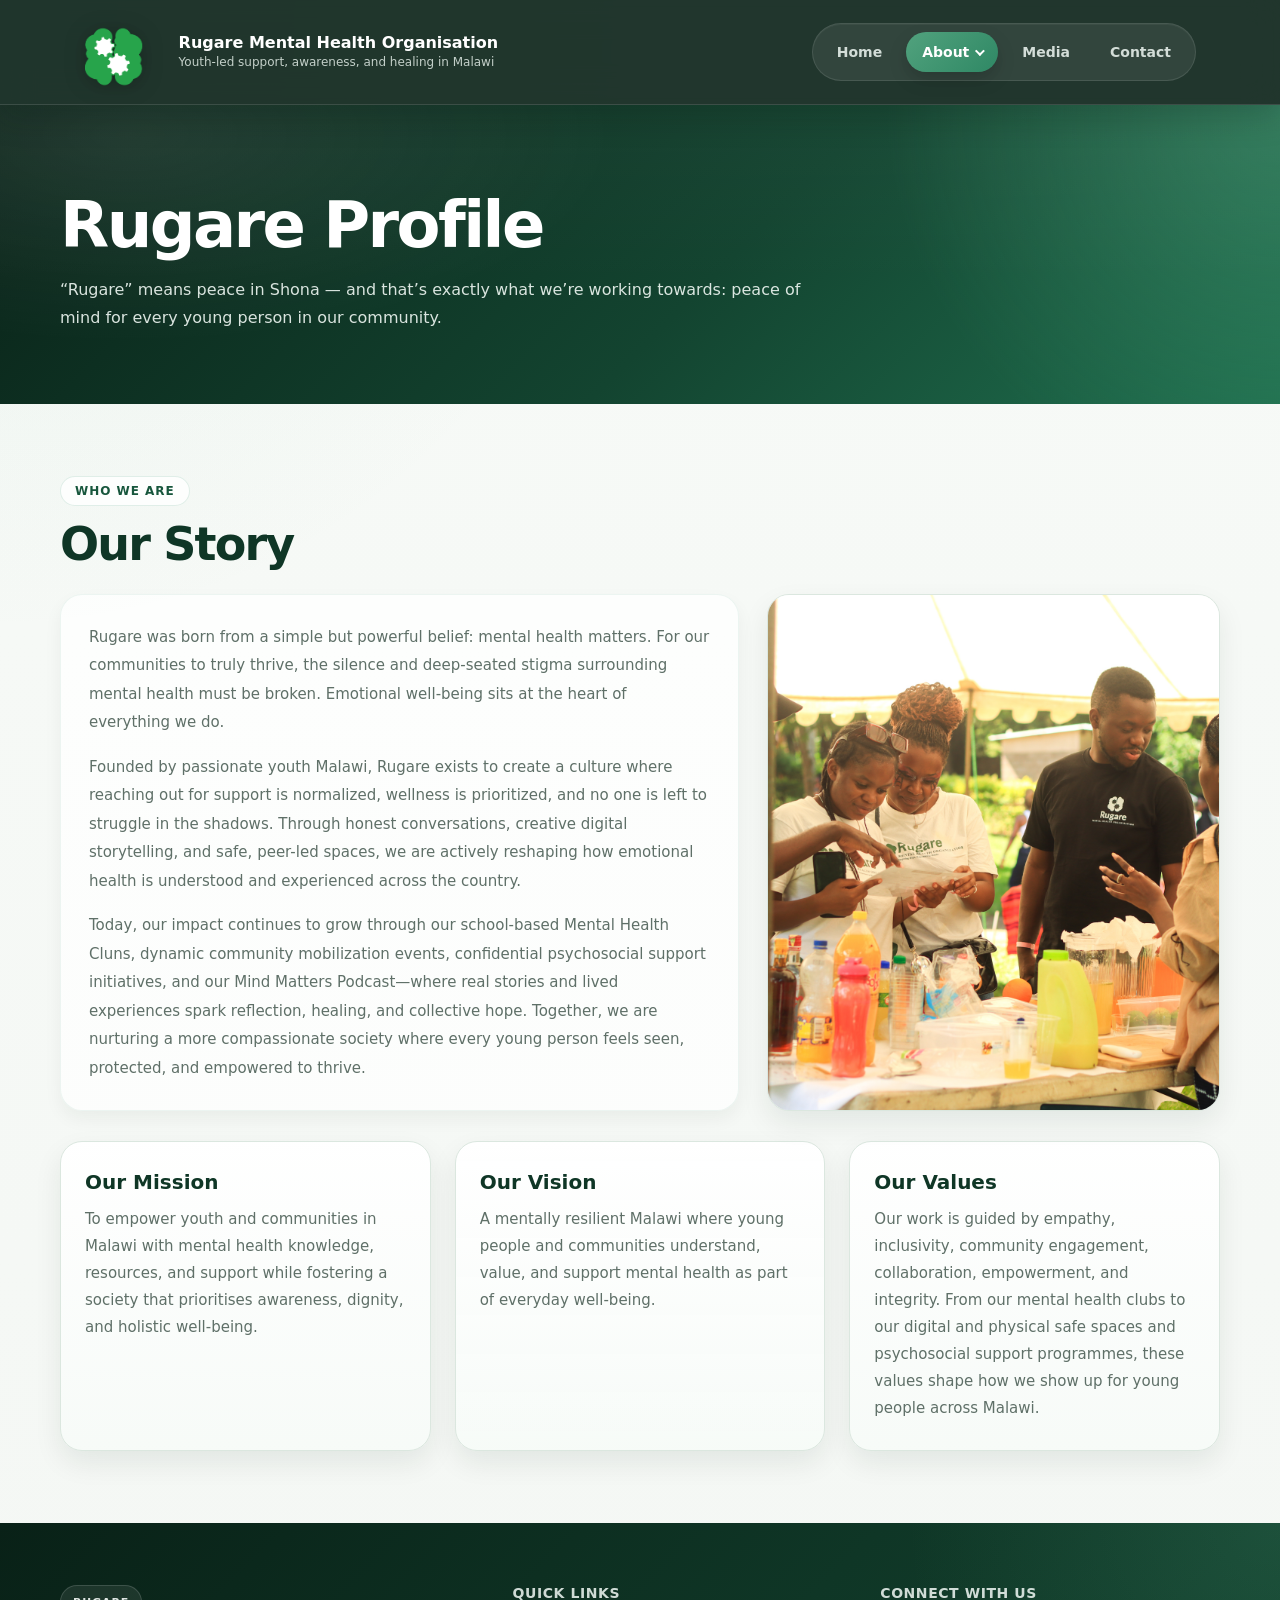
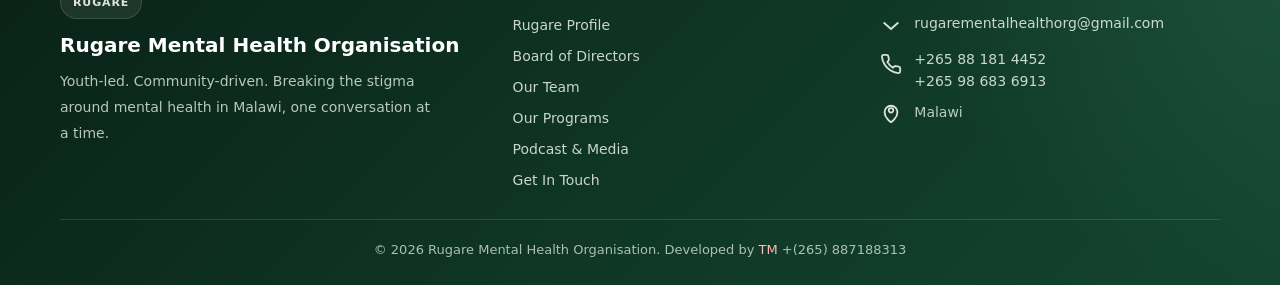
==== commit 4e4db38c: "Add "Programs" link to navigation across multiple pages and enhance team directory functionality - I" ====
--- a/about.html
+++ b/about.html
@@ -56,9 +56,9 @@
                     <a href="about.html" class="custom-navbar__dropdown-link is-active" role="menuitem">Rugare Profile</a>
                     <a href="board.html" class="custom-navbar__dropdown-link" role="menuitem">Board of Directors</a>
                     <a href="our-team.html" class="custom-navbar__dropdown-link" role="menuitem">Our Team</a>
+                    <a href="programs.html" class="custom-navbar__dropdown-link" role="menuitem">Programs</a>
                 </div>
             </div>
-            <a href="programs.html" class="custom-navbar__link">Programs</a>
             <a href="media.html" class="custom-navbar__link">Media</a>
             <a href="contact.html" class="custom-navbar__link">Contact</a>
         </nav>
--- a/assets/css/style.css
+++ b/assets/css/style.css
@@ -308,6 +308,17 @@
 
 .custom-navbar__dropdown {
   position: relative;
+}
+
+@media (min-width: 821px) {
+  .custom-navbar__dropdown::before {
+    content: '';
+    position: absolute;
+    top: 100%;
+    left: 0;
+    right: 0;
+    height: 12px;
+  }
 }
 
 .custom-navbar__dropdown-trigger {
@@ -1203,6 +1214,287 @@
   color: var(--rugare-muted);
 }
 
+.custom-team-group--leadership {
+  margin-top: 28px;
+}
+
+.custom-team-grid--leadership {
+  grid-template-columns: repeat(2, minmax(0, 1fr));
+}
+
+.custom-team-card--leadership .custom-team-card__name {
+  font-size: 20px;
+}
+
+.custom-team-card--leadership .custom-team-card__role {
+  font-size: 14px;
+}
+
+.custom-team-toolbar {
+  display: flex;
+  justify-content: flex-end;
+  margin-top: 40px;
+  margin-bottom: 8px;
+}
+
+.custom-view-toggle {
+  position: relative;
+  display: inline-flex;
+  align-items: center;
+  padding: 4px;
+  border: 1px solid var(--rugare-border);
+  border-radius: 999px;
+  background: var(--rugare-surface);
+  box-shadow: var(--rugare-shadow-sm);
+}
+
+.custom-view-toggle__btn {
+  position: relative;
+  z-index: 1;
+  padding: 10px 20px;
+  border: 0;
+  border-radius: 999px;
+  background: transparent;
+  color: var(--rugare-muted);
+  font-size: 14px;
+  font-weight: 600;
+  line-height: 1;
+  cursor: pointer;
+  transition: color 0.2s ease;
+}
+
+.custom-view-toggle__btn:hover {
+  color: var(--rugare-text);
+}
+
+.custom-view-toggle__btn:focus-visible {
+  outline: 2px solid var(--rugare-green-500);
+  outline-offset: 2px;
+}
+
+.custom-view-toggle__btn.is-active {
+  color: #fff;
+}
+
+.custom-view-toggle__indicator {
+  position: absolute;
+  top: 4px;
+  left: 4px;
+  height: calc(100% - 8px);
+  border-radius: 999px;
+  background: var(--rugare-green-800);
+  box-shadow: 0 4px 12px rgba(23, 86, 60, 0.25);
+  transition: transform 0.25s ease, width 0.25s ease;
+  pointer-events: none;
+}
+
+.custom-team-view--card .custom-team-group:first-of-type {
+  margin-top: 28px;
+}
+
+.custom-team-row {
+  margin-top: 32px;
+}
+
+.custom-team-row:first-of-type {
+  margin-top: 24px;
+}
+
+.custom-team-row__label {
+  margin: 0;
+  font-size: 15px;
+  font-weight: 800;
+  letter-spacing: 0.06em;
+  text-transform: uppercase;
+  color: var(--rugare-green-700);
+}
+
+.custom-team-row__cards {
+  display: flex;
+  flex-wrap: wrap;
+  gap: 24px;
+  margin-top: 16px;
+}
+
+.custom-team-row__cards .custom-team-card {
+  flex: 1 1 260px;
+  max-width: calc((100% - 48px) / 3);
+}
+
+.custom-team-list-controls {
+  margin-top: 24px;
+  margin-bottom: 24px;
+}
+
+.custom-team-search {
+  margin-bottom: 16px;
+}
+
+.custom-team-filters {
+  display: flex;
+  flex-wrap: wrap;
+  gap: 8px;
+}
+
+.custom-team-filter__btn {
+  padding: 8px 14px;
+  border: 1px solid var(--rugare-border);
+  border-radius: 999px;
+  background: var(--rugare-surface);
+  color: var(--rugare-muted);
+  font-size: 13px;
+  font-weight: 600;
+  line-height: 1;
+  cursor: pointer;
+  transition: background 0.2s ease, border-color 0.2s ease, color 0.2s ease;
+}
+
+.custom-team-filter__btn:hover {
+  border-color: var(--rugare-border-strong);
+  color: var(--rugare-text);
+}
+
+.custom-team-filter__btn:focus-visible {
+  outline: 2px solid var(--rugare-green-500);
+  outline-offset: 2px;
+}
+
+.custom-team-filter__btn.is-active {
+  border-color: var(--rugare-green-800);
+  background: var(--rugare-green-800);
+  color: #fff;
+}
+
+.custom-team-search__label {
+  position: absolute;
+  width: 1px;
+  height: 1px;
+  padding: 0;
+  margin: -1px;
+  overflow: hidden;
+  clip: rect(0, 0, 0, 0);
+  white-space: nowrap;
+  border: 0;
+}
+
+.custom-team-search__input {
+  width: 100%;
+  padding: 14px 20px;
+  border: 1px solid var(--rugare-border);
+  border-radius: 999px;
+  background: var(--rugare-surface);
+  color: var(--rugare-text);
+  font-size: 15px;
+  box-shadow: var(--rugare-shadow-sm);
+  transition: border-color 0.2s ease, box-shadow 0.2s ease;
+}
+
+.custom-team-search__input::placeholder {
+  color: var(--rugare-muted);
+}
+
+.custom-team-search__input:focus {
+  outline: none;
+  border-color: var(--rugare-green-500);
+  box-shadow: 0 0 0 3px rgba(83, 167, 129, 0.15);
+}
+
+.custom-team-directory {
+  list-style: none;
+  margin: 0;
+  padding: 0;
+  border: 1px solid var(--rugare-border);
+  border-radius: var(--rugare-radius-lg);
+  background: var(--rugare-surface);
+  box-shadow: var(--rugare-shadow-md);
+  overflow: hidden;
+}
+
+.custom-team-directory__item {
+  display: grid;
+  grid-template-columns: 48px 1fr auto;
+  gap: 16px;
+  align-items: center;
+  padding: 16px 20px;
+  border-bottom: 1px solid var(--rugare-border);
+}
+
+.custom-team-directory__item:last-child {
+  border-bottom: 0;
+}
+
+.custom-team-directory__avatar {
+  width: 48px;
+  height: 48px;
+  border-radius: 50%;
+  overflow: hidden;
+  background: linear-gradient(135deg, var(--rugare-green-100), #fff);
+  flex-shrink: 0;
+}
+
+.custom-team-directory__avatar img {
+  width: 100%;
+  height: 100%;
+  object-fit: cover;
+}
+
+.custom-team-directory__info {
+  min-width: 0;
+}
+
+.custom-team-directory__name {
+  margin: 0;
+  font-size: 16px;
+  font-weight: 800;
+  color: var(--rugare-green-900);
+  line-height: 1.3;
+}
+
+.custom-team-directory__role {
+  margin: 4px 0 0;
+  font-size: 13px;
+  font-weight: 700;
+  color: var(--rugare-green-600);
+  line-height: 1.4;
+}
+
+.custom-team-directory__bio {
+  margin: 6px 0 0;
+  font-size: 13px;
+  line-height: 1.6;
+  color: var(--rugare-muted);
+  display: -webkit-box;
+  -webkit-line-clamp: 2;
+  line-clamp: 2;
+  -webkit-box-orient: vertical;
+  overflow: hidden;
+}
+
+.custom-team-directory__badge {
+  display: inline-flex;
+  padding: 5px 12px;
+  border-radius: 999px;
+  background: rgba(83, 167, 129, 0.12);
+  color: var(--rugare-green-700);
+  font-size: 11px;
+  font-weight: 800;
+  letter-spacing: 0.04em;
+  text-transform: uppercase;
+  white-space: nowrap;
+}
+
+.custom-team-directory__badge--leadership {
+  background: rgba(23, 86, 60, 0.12);
+  color: var(--rugare-green-800);
+}
+
+.custom-team-directory__empty {
+  margin: 24px 0 0;
+  text-align: center;
+  font-size: 15px;
+  color: var(--rugare-muted);
+}
+
 .custom-program-card {
   display: grid;
   grid-template-columns: 64px 1fr;
@@ -1278,16 +1570,64 @@
   color: var(--rugare-muted);
 }
 
+.custom-programs-nav {
+  display: flex;
+  flex-wrap: wrap;
+  gap: 8px;
+  margin-bottom: 32px;
+  padding: 12px 16px;
+  border: 1px solid var(--rugare-border);
+  border-radius: var(--rugare-radius-lg);
+  background: var(--rugare-surface);
+  box-shadow: var(--rugare-shadow-sm);
+  position: sticky;
+  top: 72px;
+  z-index: 40;
+}
+
+.custom-programs-nav__link {
+  padding: 8px 14px;
+  border-radius: 999px;
+  border: 1px solid var(--rugare-border);
+  background: var(--rugare-surface-soft);
+  color: var(--rugare-muted);
+  font-size: 13px;
+  font-weight: 600;
+  line-height: 1;
+  transition: background 0.2s ease, border-color 0.2s ease, color 0.2s ease;
+}
+
+.custom-programs-nav__link:hover {
+  border-color: var(--rugare-border-strong);
+  color: var(--rugare-text);
+}
+
+.custom-programs-nav__link:focus-visible {
+  outline: 2px solid var(--rugare-green-500);
+  outline-offset: 2px;
+}
+
+.custom-programs-nav__link.is-active {
+  border-color: var(--rugare-green-800);
+  background: var(--rugare-green-800);
+  color: #fff;
+}
+
 .custom-programs-list {
   display: flex;
   flex-direction: column;
   gap: 0;
-  margin-top: 40px;
+  margin-top: 0;
 }
 
 .custom-program-block {
   padding: 56px 0;
   border-top: 1px solid var(--rugare-border);
+  scroll-margin-top: 120px;
+}
+
+.custom-team-view--card > .custom-team-grid {
+  margin-top: 24px;
 }
 
 .custom-program-block:first-child {
@@ -2402,8 +2742,28 @@
   .custom-grid-3,
   .custom-about-cards,
   .custom-team-grid,
+  .custom-team-grid--leadership,
   .custom-form__row {
     grid-template-columns: 1fr;
+  }
+
+  .custom-team-toolbar {
+    justify-content: center;
+  }
+
+  .custom-team-row__cards .custom-team-card {
+    max-width: 100%;
+  }
+
+  .custom-team-directory__item {
+    grid-template-columns: 48px 1fr;
+    grid-template-rows: auto auto;
+  }
+
+  .custom-team-directory__badge {
+    grid-column: 1 / -1;
+    justify-self: start;
+    margin-top: 4px;
   }
 
   .custom-values-grid {
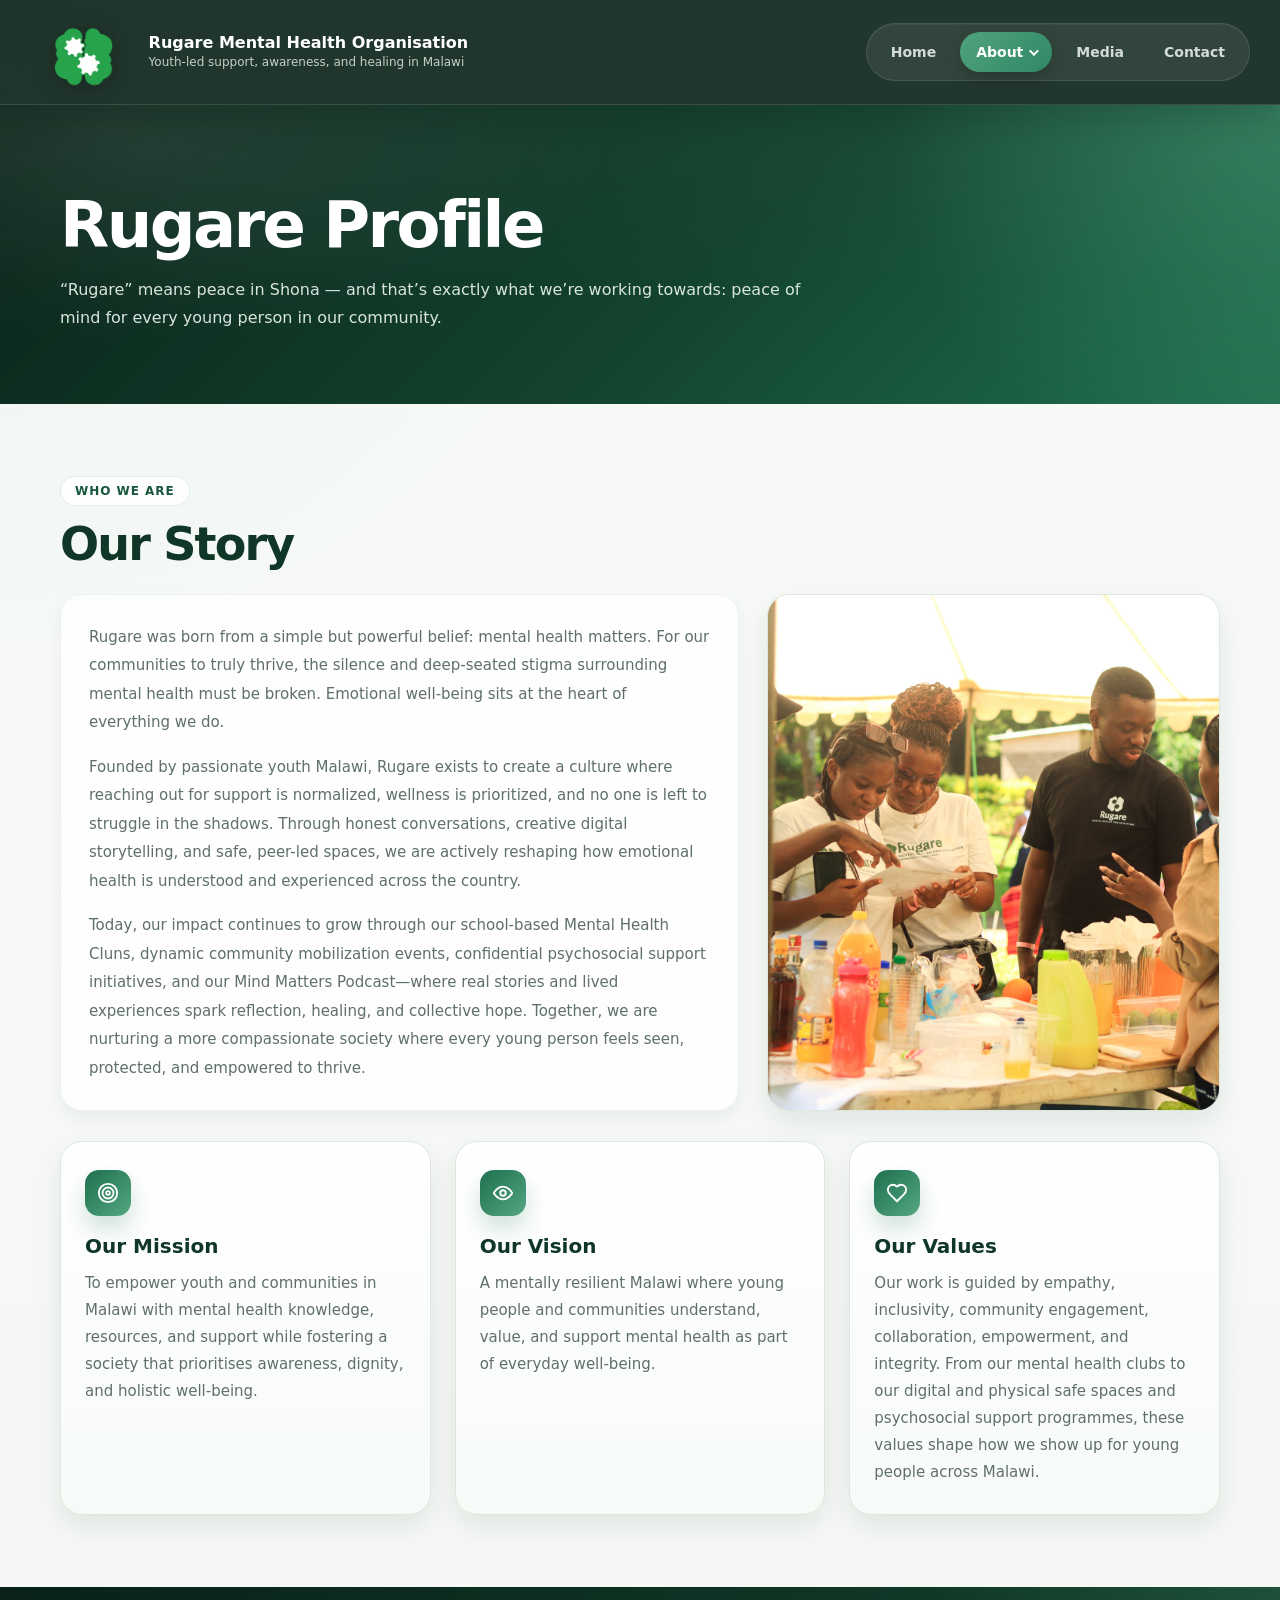
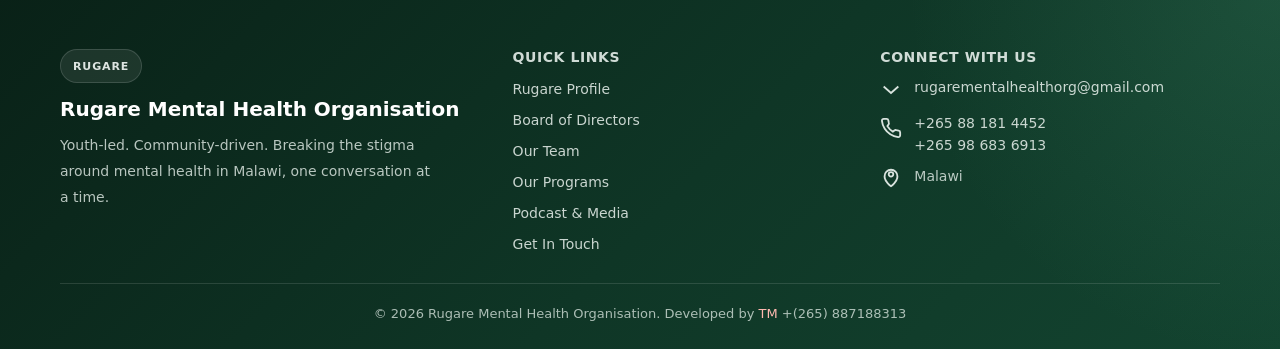
==== commit 8f64dbb5: "Enhance content presentation and navigation across multiple pages - Added SVG icons to the "Our Miss" ====
--- a/about.html
+++ b/about.html
@@ -103,6 +103,9 @@
 
                 <div class="custom-about-cards">
                     <div class="custom-about-card">
+                        <span class="custom-card-icon" aria-hidden="true">
+                            <svg viewBox="0 0 24 24"><circle cx="12" cy="12" r="10"/><circle cx="12" cy="12" r="6"/><circle cx="12" cy="12" r="2"/></svg>
+                        </span>
                         <h3 class="custom-about-card__title">Our Mission</h3>
                         <p class="custom-about-card__text">
                             To empower youth and communities in Malawi with mental health knowledge, resources, and support while fostering a society that prioritises awareness,
@@ -110,12 +113,18 @@
                         </p>
                     </div>
                     <div class="custom-about-card">
+                        <span class="custom-card-icon" aria-hidden="true">
+                            <svg viewBox="0 0 24 24"><path d="M2 12s3.5-7 10-7 10 7 10 7-3.5 7-10 7-10-7-10-7Z"/><circle cx="12" cy="12" r="3"/></svg>
+                        </span>
                         <h3 class="custom-about-card__title">Our Vision</h3>
                         <p class="custom-about-card__text">
                             A mentally resilient Malawi where young people and communities understand, value, and support mental health as part of everyday well-being.
                         </p>
                     </div>
                     <div class="custom-about-card">
+                        <span class="custom-card-icon" aria-hidden="true">
+                            <svg viewBox="0 0 24 24"><path d="M19 14c1.49-1.46 3-3.21 3-5.5A5.5 5.5 0 0 0 16.5 3c-1.76 0-3 .5-4.5 2-1.5-1.5-2.74-2-4.5-2A5.5 5.5 0 0 0 2 8.5c0 2.3 1.5 4.05 3 5.5l7 7Z"/></svg>
+                        </span>
                         <h3 class="custom-about-card__title">Our Values</h3>
                         <p class="custom-about-card__text">
                             Our work is guided by empathy, inclusivity, community engagement, collaboration, empowerment, and integrity. From our mental health clubs to our digital
--- a/assets/css/style.css
+++ b/assets/css/style.css
@@ -36,6 +36,8 @@
   --rugare-shadow-lg: 0 18px 38px rgba(10, 33, 22, 0.1);
   --rugare-shadow-md: 0 12px 28px rgba(10, 33, 22, 0.08);
   --rugare-shadow-sm: 0 8px 18px rgba(10, 33, 22, 0.05);
+
+  --rugare-navbar-width: 1220px;
 }
 
 *,
@@ -46,11 +48,16 @@
 
 html {
   scroll-behavior: smooth;
+  overflow-x: hidden;
+  overflow-x: clip;
 }
 
 body.custom-body {
   margin: 0;
+  width: 100%;
   min-height: 100vh;
+  overflow-x: hidden;
+  overflow-x: clip;
   font-family: ui-sans-serif, system-ui, -apple-system, "Segoe UI", Roboto, Arial, "Noto Sans", "Liberation Sans", sans-serif;
   color: var(--rugare-text);
   background:
@@ -81,6 +88,9 @@
 
 .custom-main {
   min-height: 60vh;
+  width: 100%;
+  max-width: 100%;
+  overflow-x: clip;
 }
 
 .custom-btn {
@@ -138,6 +148,8 @@
   position: sticky;
   top: 0;
   z-index: 50;
+  width: 100%;
+  max-width: 100%;
   border-bottom: 1px solid rgba(255, 255, 255, 0.12);
   background: rgba(9, 33, 23, 0.9);
   backdrop-filter: blur(16px);
@@ -146,11 +158,30 @@
 }
 
 @media (min-width: 821px) {
+  .custom-navbar {
+    display: grid;
+    grid-template-columns: 1fr min(var(--rugare-navbar-width), calc(100% - 48px)) 1fr;
+  }
+
+  .custom-navbar__inner.custom-container {
+    grid-column: 2;
+    grid-row: 1;
+    width: auto;
+    max-width: none;
+    margin: 0;
+    justify-self: start;
+    padding: 16px 0;
+  }
+
   .custom-navbar__nav {
-    position: absolute;
-    top: 50%;
-    right: max(24px, calc((100vw - 1160px) / 2 + 24px));
-    transform: translateY(-50%);
+    grid-column: 2;
+    grid-row: 1;
+    position: relative;
+    top: auto;
+    right: auto;
+    transform: none;
+    justify-self: end;
+    align-self: center;
     visibility: visible;
   }
 }
@@ -520,11 +551,8 @@
 /* Full-bleed hero: background slider + centered copy (reference: full-width photo + dark overlay) */
 .custom-hero {
   position: relative;
-  width: 100vw;
-  max-width: 100vw;
-  margin-left: calc(50% - 50vw);
-  margin-right: calc(50% - 50vw);
-  overflow: visible;
+  width: 100%;
+  overflow: hidden;
   padding: 0;
   color: #fff;
   background: #0a1f16;
@@ -796,7 +824,7 @@
   align-items: center;
   justify-content: space-between;
   gap: 18px;
-  padding: 0 max(24px, calc((100vw - 1160px) / 2 + 24px)) 28px;
+  padding: 0 max(24px, calc((100% - 1160px) / 2 + 24px)) 28px;
 }
 
 .custom-hero__dots {
@@ -974,6 +1002,150 @@
   box-shadow: 0 12px 22px rgba(31, 111, 78, 0.2);
 }
 
+.custom-card-icon {
+  width: 46px;
+  height: 46px;
+  display: inline-grid;
+  place-items: center;
+  flex-shrink: 0;
+  border-radius: 14px;
+  background: linear-gradient(135deg, var(--rugare-green-700), var(--rugare-green-500));
+  color: #fff;
+  box-shadow: 0 12px 22px rgba(31, 111, 78, 0.2);
+}
+
+.custom-card-icon svg {
+  width: 22px;
+  height: 22px;
+  stroke: currentColor;
+  fill: none;
+  stroke-width: 2;
+  stroke-linecap: round;
+  stroke-linejoin: round;
+}
+
+.custom-card-icon--soft {
+  background: linear-gradient(135deg, rgba(47, 140, 103, 0.16), rgba(83, 167, 129, 0.26));
+  color: var(--rugare-green-800);
+  box-shadow: none;
+}
+
+.custom-card-icon--on-dark {
+  background: rgba(255, 255, 255, 0.12);
+  border: 1px solid rgba(255, 255, 255, 0.18);
+  color: #fff;
+  box-shadow: none;
+}
+
+.custom-card-icon--center {
+  display: grid;
+  margin-inline: auto;
+}
+
+.custom-card-icon--sm {
+  width: 40px;
+  height: 40px;
+  border-radius: 12px;
+}
+
+.custom-card-icon--sm svg {
+  width: 20px;
+  height: 20px;
+}
+
+.custom-about-card .custom-card-icon + .custom-about-card__title,
+.custom-impact-card__body .custom-card-icon + .custom-impact-card__title {
+  margin-top: 18px;
+}
+
+.custom-stat .custom-card-icon {
+  margin-inline: auto;
+  margin-bottom: 10px;
+}
+
+.custom-program-block__title-row {
+  display: flex;
+  align-items: center;
+  justify-content: space-between;
+  gap: 24px;
+  margin-top: 16px;
+}
+
+.custom-program-block__title-main {
+  display: flex;
+  align-items: center;
+  gap: 16px;
+  min-width: 0;
+  flex: 1 1 auto;
+}
+
+.custom-program-block__title-row .custom-program-block__title {
+  margin: 0;
+}
+
+.custom-program-block__nav {
+  display: flex;
+  flex-wrap: wrap;
+  align-items: center;
+  justify-content: flex-end;
+  gap: 6px;
+  flex: 0 1 auto;
+  max-width: min(100%, 520px);
+  opacity: 0;
+  visibility: hidden;
+  transform: translateX(12px);
+  transition: opacity 0.35s ease, visibility 0.35s ease, transform 0.35s ease;
+}
+
+.custom-program-block.is-active .custom-program-block__nav {
+  opacity: 0;
+  visibility: hidden;
+  transform: translateX(12px);
+}
+
+body.custom-programs-nav-visible .custom-program-block.is-active .custom-program-block__nav {
+  opacity: 1;
+  visibility: visible;
+  transform: translateX(0);
+}
+
+.custom-program-block__nav .custom-programs-nav__link {
+  padding: 8px 12px;
+  font-size: 12px;
+}
+
+.custom-cta-section__inner > .custom-card-icon {
+  margin-bottom: 18px;
+}
+
+.custom-media-card__title-row {
+  display: flex;
+  align-items: center;
+  gap: 14px;
+  margin-bottom: 4px;
+}
+
+.custom-media-card__title-row .custom-media-card__title {
+  margin: 0;
+}
+
+.custom-help-list {
+  list-style: none;
+  margin: 16px 0 0;
+  padding: 0;
+  display: grid;
+  gap: 12px;
+}
+
+.custom-help-item {
+  display: flex;
+  align-items: center;
+  gap: 12px;
+  font-size: 15px;
+  line-height: 1.6;
+  color: var(--rugare-muted);
+}
+
 .custom-value-card__title {
   margin: 18px 0 0;
   font-size: 20px;
@@ -1583,6 +1755,16 @@
   position: sticky;
   top: 72px;
   z-index: 40;
+  transition: opacity 0.35s ease, visibility 0.35s ease, transform 0.35s ease, box-shadow 0.35s ease;
+}
+
+@media (min-width: 821px) {
+  body.custom-programs-nav-visible .custom-programs-nav--intro {
+    opacity: 0;
+    visibility: hidden;
+    transform: translateY(-8px);
+    pointer-events: none;
+  }
 }
 
 .custom-programs-nav__link {
@@ -1594,7 +1776,7 @@
   font-size: 13px;
   font-weight: 600;
   line-height: 1;
-  transition: background 0.2s ease, border-color 0.2s ease, color 0.2s ease;
+  transition: background 0.2s ease, border-color 0.2s ease, color 0.2s ease, box-shadow 0.2s ease;
 }
 
 .custom-programs-nav__link:hover {
@@ -1611,6 +1793,7 @@
   border-color: var(--rugare-green-800);
   background: var(--rugare-green-800);
   color: #fff;
+  box-shadow: 0 8px 18px rgba(31, 111, 78, 0.2);
 }
 
 .custom-programs-list {
@@ -1624,6 +1807,12 @@
   padding: 56px 0;
   border-top: 1px solid var(--rugare-border);
   scroll-margin-top: 120px;
+  transition: background-color 0.35s ease, box-shadow 0.35s ease;
+}
+
+.custom-program-block.is-active {
+  background: linear-gradient(90deg, rgba(83, 167, 129, 0.08), transparent 42%);
+  box-shadow: inset 4px 0 0 var(--rugare-green-600);
 }
 
 .custom-team-view--card > .custom-team-grid {
@@ -1912,14 +2101,6 @@
 
 .custom-contact-item__value a:hover {
   color: var(--rugare-green-700);
-}
-
-.custom-help-list {
-  margin: 16px 0 0;
-  padding-left: 20px;
-  color: var(--rugare-muted);
-  font-size: 15px;
-  line-height: 1.9;
 }
 
 .custom-form {
@@ -2324,9 +2505,13 @@
   }
 
   .custom-navbar__nav,
+  .custom-programs-nav,
+  .custom-program-block__nav,
+  .custom-program-block,
   .custom-navbar__backdrop,
   .custom-navbar__toggle-icon span {
     transition: none !important;
+    transform: none !important;
   }
 
   .custom-impact-card:hover,
@@ -2367,6 +2552,17 @@
 }
 
 @media (max-width: 820px) {
+  .custom-program-block__nav {
+    display: none;
+  }
+
+  body.custom-programs-nav-visible .custom-programs-nav--intro {
+    opacity: 1;
+    visibility: visible;
+    transform: none;
+    pointer-events: auto;
+  }
+
   .custom-program-block__gallery {
     grid-template-columns: repeat(2, minmax(0, 1fr));
     gap: 14px;
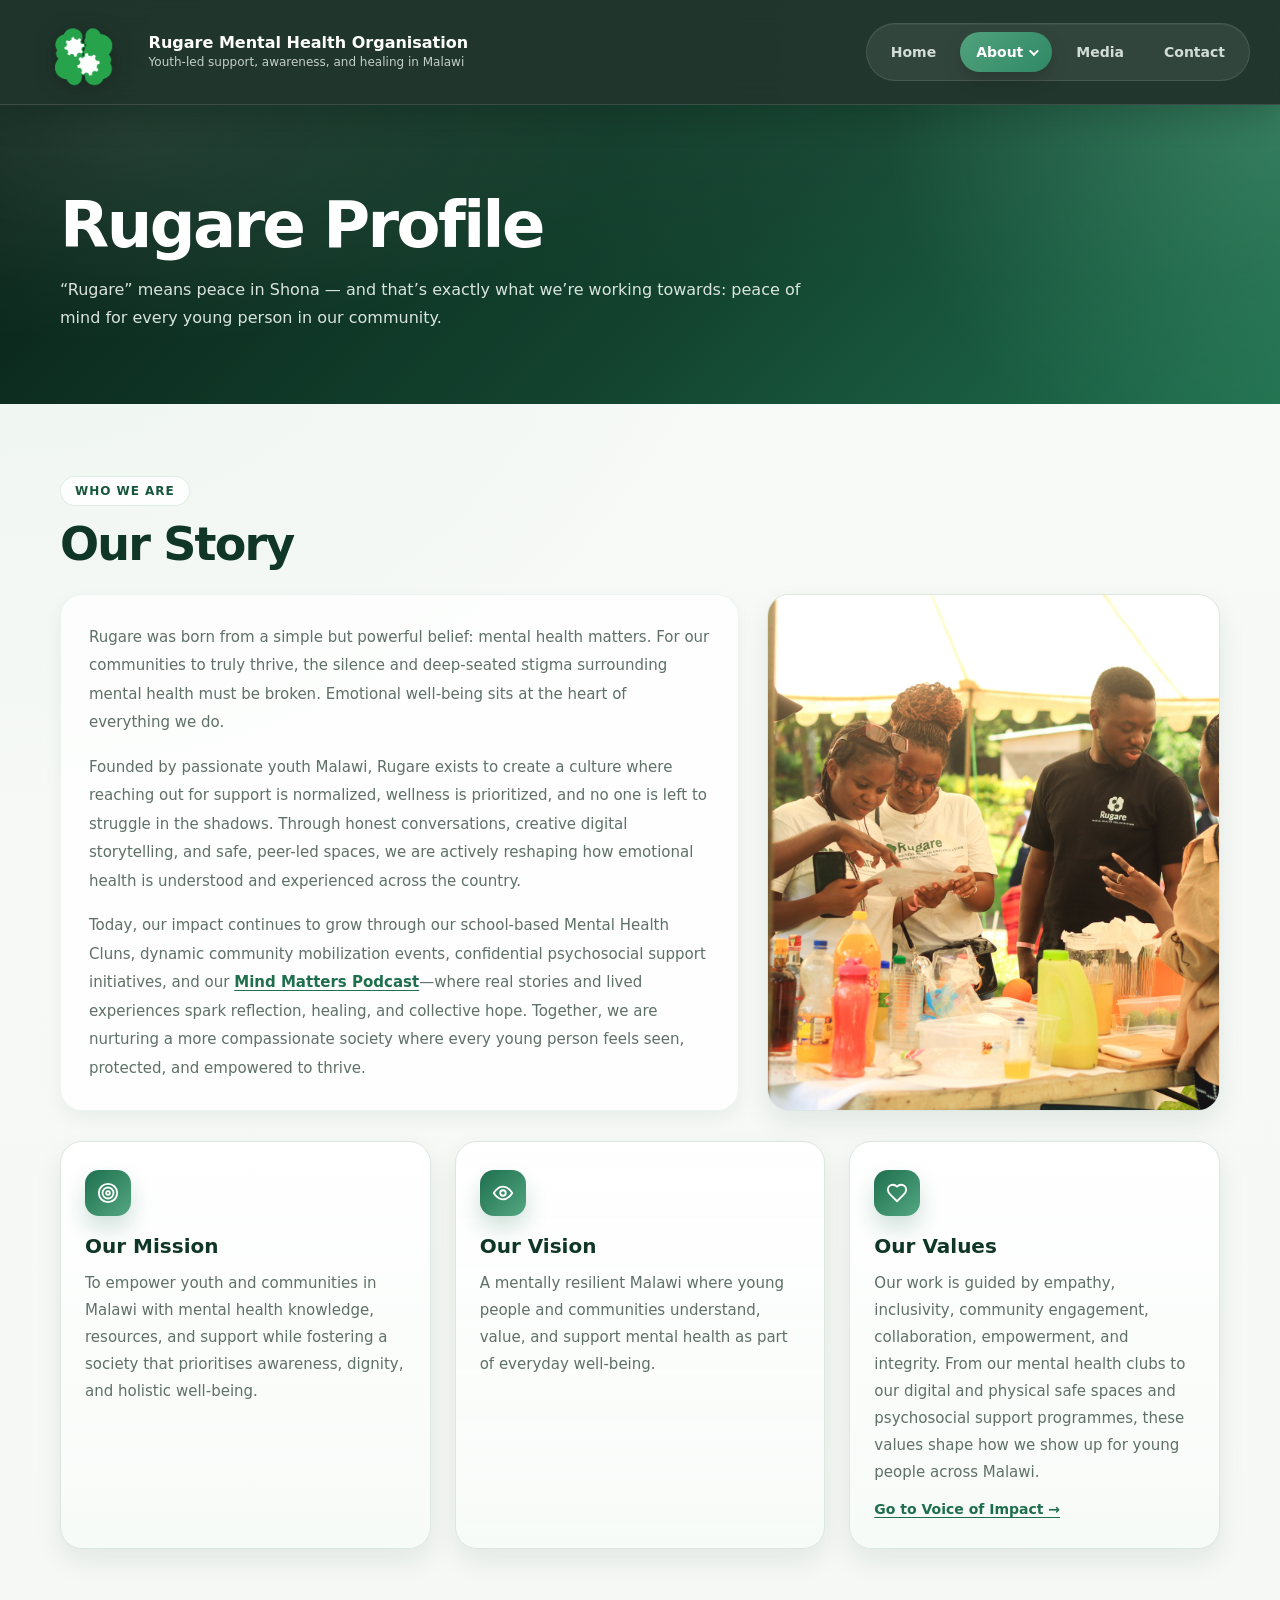
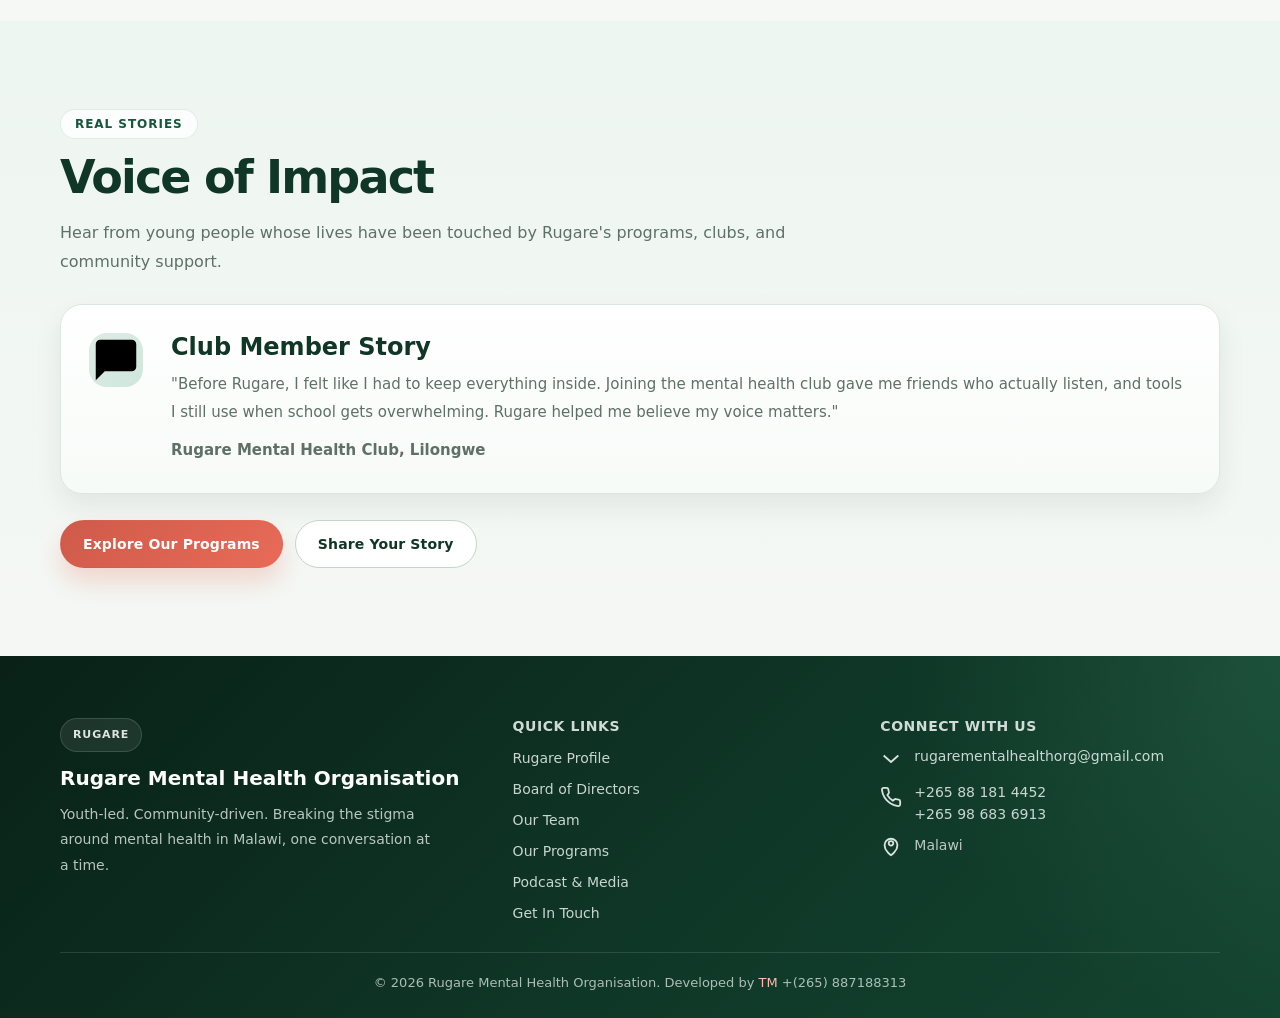
==== commit 8fadd141: "Enhance content and navigation across key pages - Updated the About page to include a link to the Mi" ====
--- a/about.html
+++ b/about.html
@@ -88,7 +88,7 @@
                         <p>
                             Founded by passionate youth Malawi, Rugare exists to create a culture where reaching out for support is normalized, wellness is prioritized, and no one is left to struggle in the shadows. Through honest conversations, creative digital storytelling, and safe, peer-led spaces, we are actively reshaping how emotional health is understood and experienced across the country.</p>
                         <p>
-                            Today, our impact continues to grow through our school-based Mental Health Cluns, dynamic community mobilization events, confidential psychosocial support initiatives, and our Mind Matters Podcast—where real stories and lived experiences spark reflection, healing, and collective hope. Together, we are nurturing a more compassionate society where every young person feels seen, protected, and empowered to thrive.</p>
+                            Today, our impact continues to grow through our school-based Mental Health Cluns, dynamic community mobilization events, confidential psychosocial support initiatives, and our <a class="custom-inline-link" href="media.html">Mind Matters Podcast</a>—where real stories and lived experiences spark reflection, healing, and collective hope. Together, we are nurturing a more compassionate society where every young person feels seen, protected, and empowered to thrive.</p>
                     </div>
 
                     <div class="custom-story-panel">
@@ -130,7 +130,32 @@
                             Our work is guided by empathy, inclusivity, community engagement, collaboration, empowerment, and integrity. From our mental health clubs to our digital
                             and physical safe spaces and psychosocial support programmes, these values shape how we show up for young people across Malawi.
                         </p>
-                    </div>
+                        <a class="custom-impact-card__link" href="#voice-of-impact">Go to Voice of Impact →</a>
+                    </div>
+                </div>
+            </div>
+        </section>
+
+        <section class="custom-section custom-section--tint" id="voice-of-impact">
+            <div class="custom-container">
+                <span class="custom-section__eyebrow">Real stories</span>
+                <h2 class="custom-section__title">Voice of Impact</h2>
+                <p class="custom-section__subtitle">
+                    Hear from young people whose lives have been touched by Rugare's programs, clubs, and community support.
+                </p>
+                <article class="custom-program-card">
+                    <span class="custom-program-card__icon" aria-hidden="true">
+                        <svg viewBox="0 0 24 24"><path d="M21 15a2 2 0 0 1-2 2H7l-4 4V5a2 2 0 0 1 2-2h14a2 2 0 0 1 2 2Z"/></svg>
+                    </span>
+                    <div>
+                        <h3 class="custom-program-card__title">Club Member Story</h3>
+                        <p class="custom-program-card__text">"Before Rugare, I felt like I had to keep everything inside. Joining the mental health club gave me friends who actually listen, and tools I still use when school gets overwhelming. Rugare helped me believe my voice matters."</p>
+                        <p class="custom-program-card__text"><strong>Rugare Mental Health Club, Lilongwe</strong></p>
+                    </div>
+                </article>
+                <div class="custom-section__actions">
+                    <a class="custom-btn custom-btn--primary" href="programs.html">Explore Our Programs</a>
+                    <a class="custom-btn custom-btn--outline" href="contact.html">Share Your Story</a>
                 </div>
             </div>
         </section>
--- a/assets/css/style.css
+++ b/assets/css/style.css
@@ -142,6 +142,23 @@
   color: #fff;
   background: linear-gradient(135deg, #1f9d56, #178a49);
   box-shadow: 0 14px 24px rgba(24, 138, 73, 0.22);
+}
+
+.custom-btn--outline {
+  color: var(--rugare-green-900);
+  background: rgba(255, 255, 255, 0.95);
+  border-color: var(--rugare-border-strong);
+}
+
+.custom-btn--outline:hover {
+  background: var(--rugare-surface-soft);
+  border-color: var(--rugare-green-500);
+}
+
+.custom-btn--sm {
+  min-height: 42px;
+  padding: 0 16px;
+  font-size: 13px;
 }
 
 .custom-navbar {
@@ -974,6 +991,108 @@
   color: var(--rugare-muted);
 }
 
+.custom-impact-card__link {
+  display: inline-flex;
+  align-items: center;
+  margin-top: 14px;
+  color: var(--rugare-green-700);
+  font-weight: 700;
+  font-size: 14px;
+  line-height: 1.4;
+  text-decoration: underline;
+  text-underline-offset: 3px;
+  transition: color 0.2s ease;
+}
+
+.custom-impact-card__link:hover {
+  color: var(--rugare-green-900);
+}
+
+.custom-inline-link {
+  color: var(--rugare-green-700);
+  font-weight: 700;
+  text-decoration: underline;
+  text-underline-offset: 3px;
+}
+
+.custom-inline-link:hover {
+  color: var(--rugare-green-900);
+}
+
+.custom-section__actions {
+  display: flex;
+  flex-wrap: wrap;
+  gap: 12px;
+  margin-top: 26px;
+}
+
+.custom-announcement-strip {
+  padding: 20px 0;
+  background: linear-gradient(135deg, rgba(223, 241, 231, 0.92), rgba(243, 250, 246, 0.98));
+  border-bottom: 1px solid rgba(47, 140, 103, 0.12);
+}
+
+.custom-announcement-strip__inner {
+  display: flex;
+  align-items: flex-start;
+  gap: 16px;
+}
+
+.custom-announcement-strip__icon {
+  flex-shrink: 0;
+  display: grid;
+  place-items: center;
+  width: 44px;
+  height: 44px;
+  border-radius: 14px;
+  color: var(--rugare-green-800);
+  background: rgba(255, 255, 255, 0.88);
+  border: 1px solid rgba(47, 140, 103, 0.14);
+  box-shadow: var(--rugare-shadow-sm);
+}
+
+.custom-announcement-strip__icon svg {
+  width: 22px;
+  height: 22px;
+}
+
+.custom-announcement-strip__content {
+  min-width: 0;
+  flex: 1;
+}
+
+.custom-announcement-strip__label {
+  display: inline-block;
+  margin-bottom: 6px;
+  font-size: 11px;
+  font-weight: 800;
+  letter-spacing: 0.08em;
+  text-transform: uppercase;
+  color: var(--rugare-green-700);
+}
+
+.custom-announcement-strip__title {
+  margin: 0;
+  font-size: clamp(18px, 2.8vw, 22px);
+  line-height: 1.25;
+  font-weight: 900;
+  letter-spacing: -0.02em;
+  color: var(--rugare-green-900);
+}
+
+.custom-announcement-strip__text {
+  margin: 6px 0 0;
+  max-width: 760px;
+  font-size: 15px;
+  line-height: 1.65;
+  color: var(--rugare-muted);
+}
+
+.custom-announcement-strip__actions {
+  flex-shrink: 0;
+  align-self: center;
+}
+
 .custom-values-grid {
   display: grid;
   grid-template-columns: repeat(4, minmax(0, 1fr));
@@ -1807,12 +1926,6 @@
   padding: 56px 0;
   border-top: 1px solid var(--rugare-border);
   scroll-margin-top: 120px;
-  transition: background-color 0.35s ease, box-shadow 0.35s ease;
-}
-
-.custom-program-block.is-active {
-  background: linear-gradient(90deg, rgba(83, 167, 129, 0.08), transparent 42%);
-  box-shadow: inset 4px 0 0 var(--rugare-green-600);
 }
 
 .custom-team-view--card > .custom-team-grid {
@@ -3056,5 +3169,27 @@
     width: 44px;
     height: 44px;
   }
-}
-
+
+  .custom-section__actions {
+    flex-direction: column;
+    align-items: stretch;
+  }
+
+  .custom-section__actions .custom-btn {
+    width: 100%;
+  }
+
+  .custom-announcement-strip {
+    padding: 18px 0;
+  }
+
+  .custom-announcement-strip__inner {
+    flex-direction: column;
+    gap: 12px;
+  }
+
+  .custom-announcement-strip__actions {
+    align-self: flex-start;
+  }
+}
+
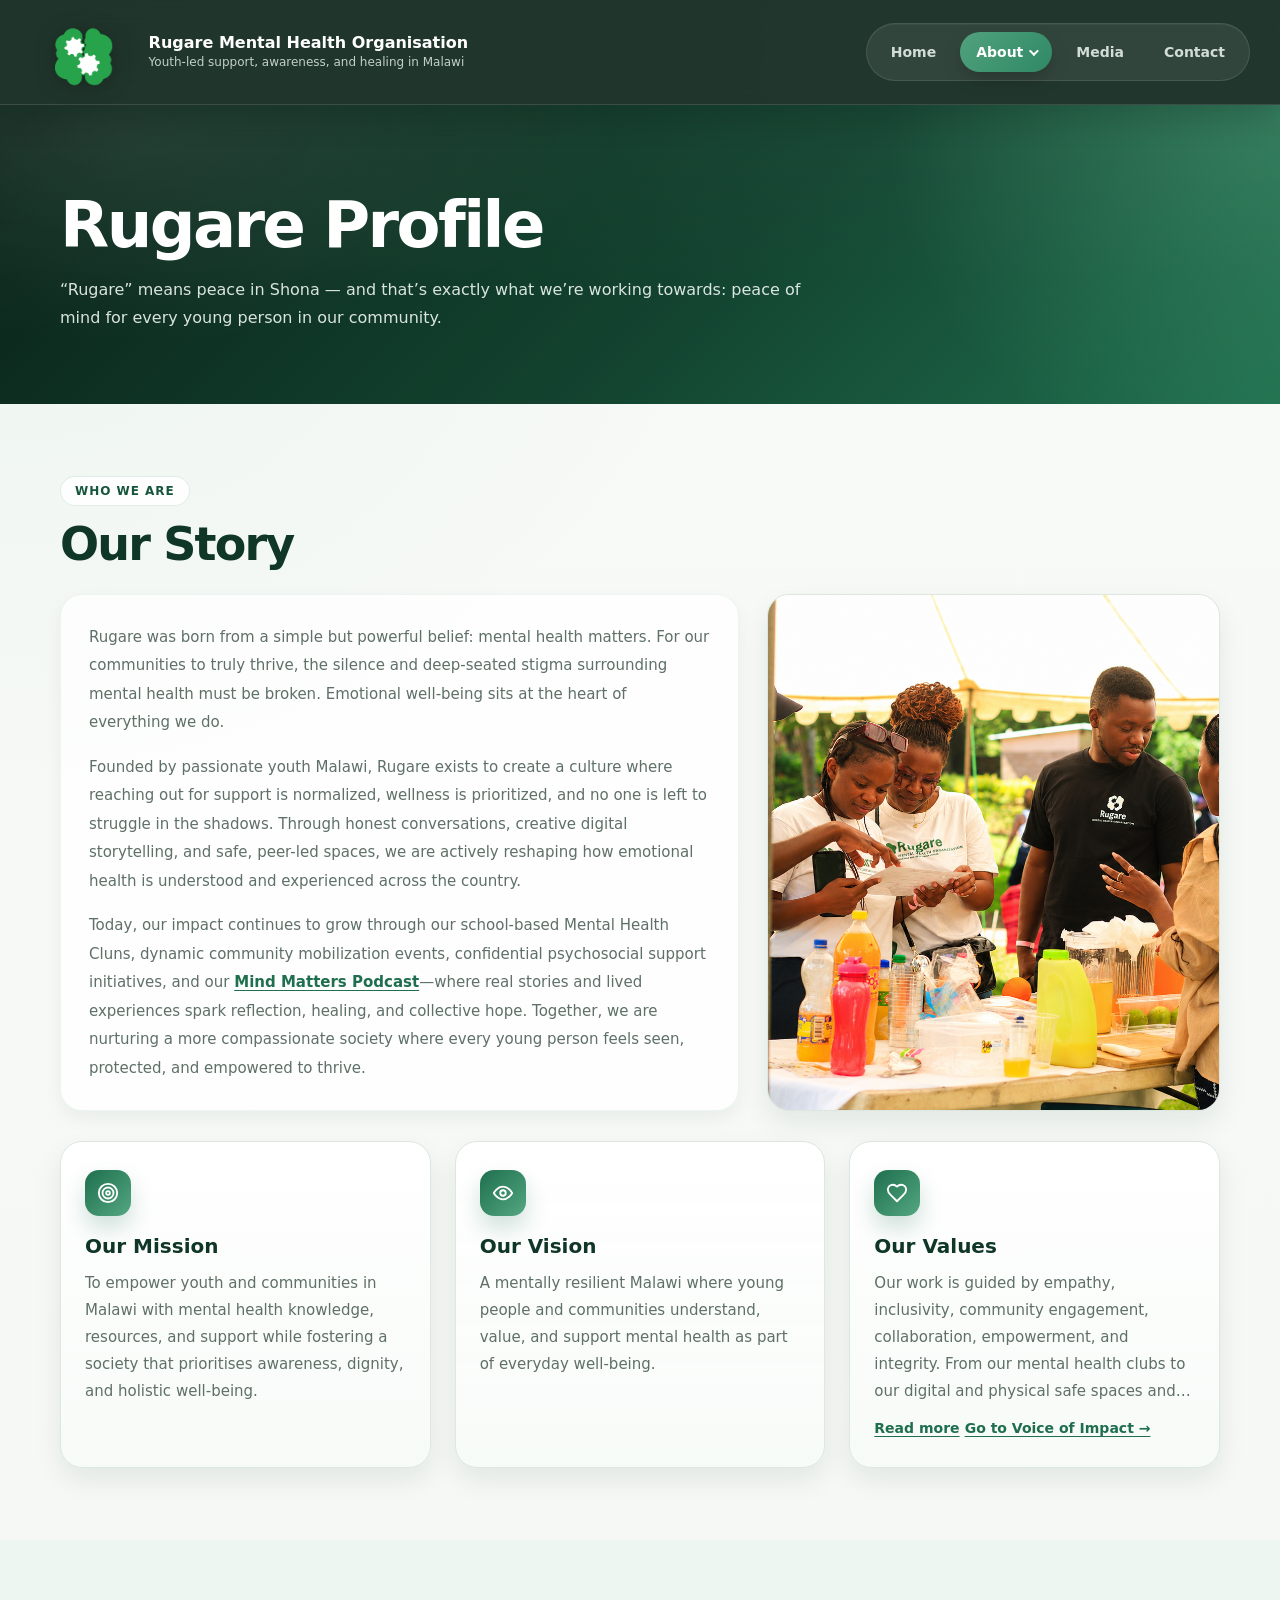
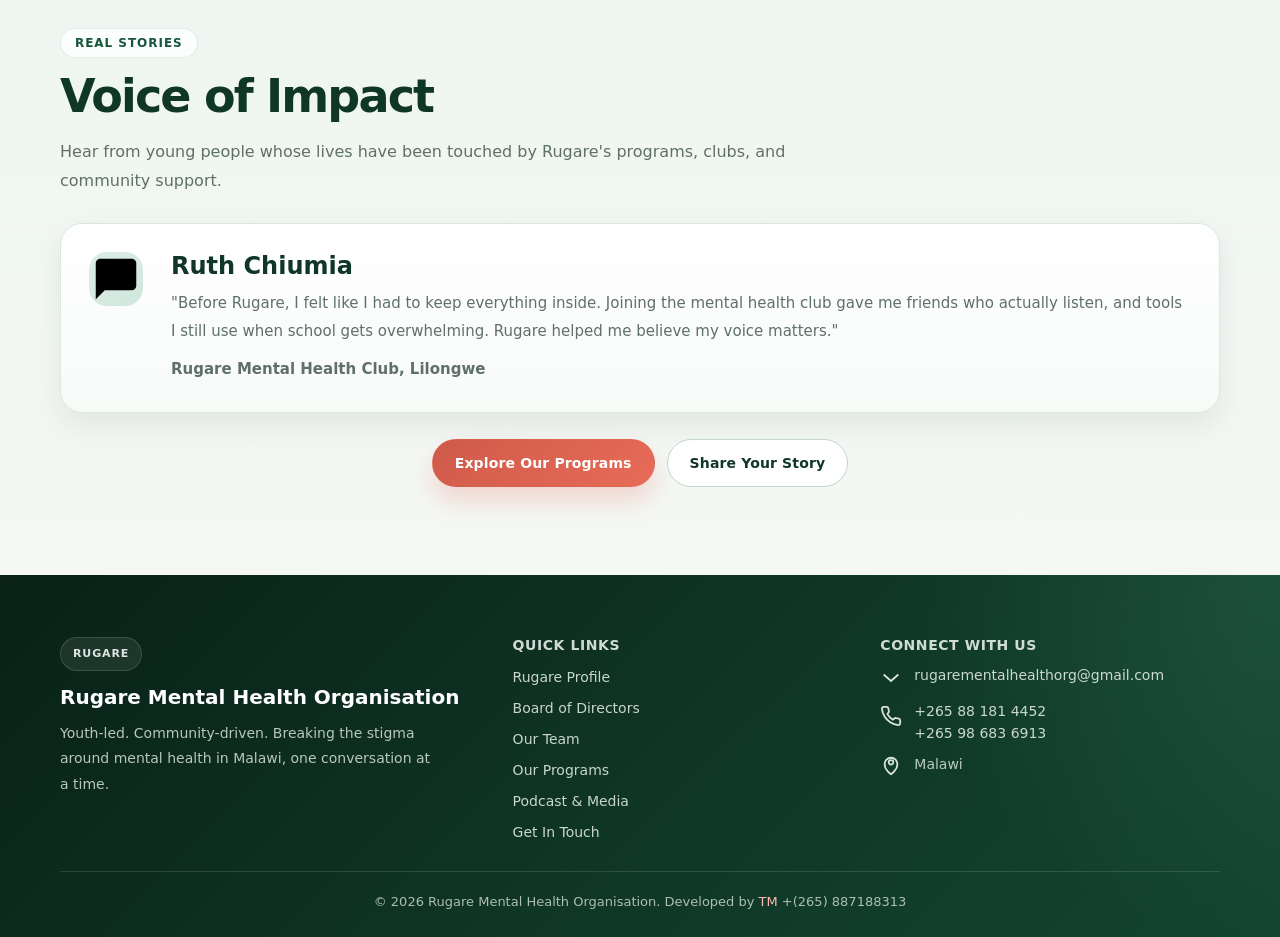
==== commit c0eba4a1: "Update content and navigation across multiple pages - Commented out links to the Board of Directors " ====
--- a/about.html
+++ b/about.html
@@ -54,11 +54,12 @@
                     aria-labelledby="about-nav-trigger"
                 >
                     <a href="about.html" class="custom-navbar__dropdown-link is-active" role="menuitem">Rugare Profile</a>
-                    <a href="board.html" class="custom-navbar__dropdown-link" role="menuitem">Board of Directors</a>
-                    <a href="our-team.html" class="custom-navbar__dropdown-link" role="menuitem">Our Team</a>
+                    <!-- <a href="board.html" class="custom-navbar__dropdown-link" role="menuitem">Board of Directors</a> -->
+                    <!-- <a href="our-team.html" class="custom-navbar__dropdown-link" role="menuitem">Our Team</a> -->
                     <a href="programs.html" class="custom-navbar__dropdown-link" role="menuitem">Programs</a>
                 </div>
             </div>
+            <!-- <a href="services.html" class="custom-navbar__link">Services</a> -->
             <a href="media.html" class="custom-navbar__link">Media</a>
             <a href="contact.html" class="custom-navbar__link">Contact</a>
         </nav>
@@ -94,7 +95,7 @@
                     <div class="custom-story-panel">
                         <img
                             class="custom-story-panel__img"
-                            src="assets/images/IMG_5465.jpg"
+                            src="assets/images/FUNDAY1.png"
                             alt="Rugare members together at a community mental health event"
                             loading="lazy"
                         >
@@ -127,8 +128,7 @@
                         </span>
                         <h3 class="custom-about-card__title">Our Values</h3>
                         <p class="custom-about-card__text">
-                            Our work is guided by empathy, inclusivity, community engagement, collaboration, empowerment, and integrity. From our mental health clubs to our digital
-                            and physical safe spaces and psychosocial support programmes, these values shape how we show up for young people across Malawi.
+                            Our work is guided by empathy, inclusivity, community engagement, collaboration, empowerment, and integrity. From our mental health clubs to our digital and physical safe spaces and psychosocial support programmes, these values shape how we show up for young people across Malawi.
                         </p>
                         <a class="custom-impact-card__link" href="#voice-of-impact">Go to Voice of Impact →</a>
                     </div>
@@ -148,7 +148,7 @@
                         <svg viewBox="0 0 24 24"><path d="M21 15a2 2 0 0 1-2 2H7l-4 4V5a2 2 0 0 1 2-2h14a2 2 0 0 1 2 2Z"/></svg>
                     </span>
                     <div>
-                        <h3 class="custom-program-card__title">Club Member Story</h3>
+                        <h3 class="custom-program-card__title">Ruth Chiumia</h3>
                         <p class="custom-program-card__text">"Before Rugare, I felt like I had to keep everything inside. Joining the mental health club gave me friends who actually listen, and tools I still use when school gets overwhelming. Rugare helped me believe my voice matters."</p>
                         <p class="custom-program-card__text"><strong>Rugare Mental Health Club, Lilongwe</strong></p>
                     </div>
@@ -178,6 +178,7 @@
                         <li><a class="custom-footer__link" href="board.html">Board of Directors</a></li>
                         <li><a class="custom-footer__link" href="our-team.html">Our Team</a></li>
                         <li><a class="custom-footer__link" href="programs.html">Our Programs</a></li>
+                        <!-- <li><a class="custom-footer__link" href="services.html">Corporate Services</a></li> -->
                         <li><a class="custom-footer__link" href="media.html">Podcast &amp; Media</a></li>
                         <li><a class="custom-footer__link" href="contact.html">Get In Touch</a></li>
                     </ul>
--- a/assets/css/style.css
+++ b/assets/css/style.css
@@ -997,6 +997,7 @@
   margin-top: 14px;
   color: var(--rugare-green-700);
   font-weight: 700;
+  padding-right: -20px;
   font-size: 14px;
   line-height: 1.4;
   text-decoration: underline;
@@ -1024,6 +1025,7 @@
   flex-wrap: wrap;
   gap: 12px;
   margin-top: 26px;
+  justify-content: center;
 }
 
 .custom-announcement-strip {
@@ -1880,6 +1882,7 @@
 @media (min-width: 821px) {
   body.custom-programs-nav-visible .custom-programs-nav--intro {
     opacity: 0;
+    position: static;
     visibility: hidden;
     transform: translateY(-8px);
     pointer-events: none;
@@ -2033,6 +2036,338 @@
   transform: scale(1.03);
 }
 
+.custom-program-showcase {
+  margin-top: 28px;
+}
+
+.custom-program-showcase__intro {
+  max-width: 760px;
+}
+
+.custom-podcast-topics {
+  display: flex;
+  flex-wrap: wrap;
+  gap: 8px;
+  margin-top: 20px;
+}
+
+.custom-podcast-topics__item {
+  padding: 7px 13px;
+  border-radius: 999px;
+  border: 1px solid rgba(47, 140, 103, 0.18);
+  background: rgba(223, 241, 231, 0.55);
+  color: var(--rugare-green-800);
+  font-size: 12px;
+  font-weight: 700;
+  letter-spacing: 0.02em;
+}
+
+.custom-podcast-deck {
+  display: grid;
+  grid-template-columns: minmax(180px, 220px) minmax(0, 1fr);
+  gap: 28px;
+  align-items: stretch;
+  margin-top: 32px;
+  padding: 24px;
+  border-radius: var(--rugare-radius-xl);
+  border: 1px solid var(--rugare-border);
+  background:
+    radial-gradient(circle at top right, rgba(83, 167, 129, 0.14), transparent 42%),
+    linear-gradient(145deg, rgba(255, 255, 255, 0.98), rgba(223, 241, 231, 0.45));
+  box-shadow: var(--rugare-shadow-md);
+}
+
+.custom-podcast-deck__cover {
+  overflow: hidden;
+  border-radius: 20px;
+  border: 1px solid rgba(47, 140, 103, 0.14);
+  box-shadow: var(--rugare-shadow-sm);
+  background: linear-gradient(135deg, var(--rugare-green-100), #fff);
+}
+
+.custom-podcast-deck__cover img {
+  display: block;
+  width: 100%;
+  aspect-ratio: 1;
+  object-fit: cover;
+}
+
+.custom-podcast-deck__body {
+  display: flex;
+  flex-direction: column;
+  gap: 22px;
+  min-width: 0;
+}
+
+.custom-podcast-deck__label {
+  display: inline-block;
+  margin-bottom: 8px;
+  font-size: 11px;
+  font-weight: 800;
+  letter-spacing: 0.08em;
+  text-transform: uppercase;
+  color: var(--rugare-green-700);
+}
+
+.custom-podcast-deck__show {
+  margin: 0;
+  font-size: clamp(22px, 2.6vw, 28px);
+  line-height: 1.15;
+  font-weight: 900;
+  color: var(--rugare-green-900);
+}
+
+.custom-podcast-waveform {
+  display: flex;
+  align-items: flex-end;
+  gap: 4px;
+  height: 42px;
+  margin-top: 16px;
+}
+
+.custom-podcast-waveform span {
+  flex: 1;
+  max-width: 6px;
+  border-radius: 999px;
+  background: linear-gradient(180deg, var(--rugare-green-500), var(--rugare-green-700));
+  animation: customPodcastWave 1.4s ease-in-out infinite;
+}
+
+.custom-podcast-waveform span:nth-child(odd) {
+  animation-delay: 0.15s;
+}
+
+.custom-podcast-waveform span:nth-child(3n) {
+  animation-delay: 0.35s;
+}
+
+.custom-podcast-waveform span:nth-child(4n) {
+  animation-delay: 0.55s;
+}
+
+@keyframes customPodcastWave {
+  0%,
+  100% {
+    height: 28%;
+    opacity: 0.55;
+  }
+
+  50% {
+    height: 100%;
+    opacity: 1;
+  }
+}
+
+.custom-podcast-episodes {
+  display: grid;
+  gap: 10px;
+}
+
+.custom-podcast-episode {
+  display: flex;
+  gap: 14px;
+  align-items: flex-start;
+  padding: 14px 16px;
+  border-radius: 16px;
+  border: 1px solid var(--rugare-border);
+  background: rgba(255, 255, 255, 0.82);
+}
+
+.custom-podcast-episode--latest {
+  border-color: rgba(47, 140, 103, 0.24);
+  background: linear-gradient(135deg, rgba(255, 255, 255, 0.98), rgba(223, 241, 231, 0.55));
+}
+
+.custom-podcast-episode__num {
+  flex: 0 0 auto;
+  width: 34px;
+  height: 34px;
+  display: grid;
+  place-items: center;
+  border-radius: 999px;
+  background: linear-gradient(135deg, rgba(47, 140, 103, 0.16), rgba(83, 167, 129, 0.28));
+  color: var(--rugare-green-900);
+  font-size: 12px;
+  font-weight: 900;
+}
+
+.custom-podcast-episode__title {
+  margin: 0;
+  font-size: 14px;
+  font-weight: 900;
+  color: var(--rugare-green-900);
+}
+
+.custom-podcast-episode__text {
+  margin: 6px 0 0;
+  font-size: 13px;
+  line-height: 1.65;
+  color: var(--rugare-muted);
+}
+
+.custom-podcast-deck__actions {
+  display: flex;
+  flex-wrap: wrap;
+  gap: 12px;
+  margin-top: auto;
+}
+
+.custom-program-showcase--podcast .custom-program-block__callout {
+  margin-top: 28px;
+}
+
+.custom-program-meaning {
+  position: relative;
+  overflow: hidden;
+  padding: 34px 30px;
+  border-radius: var(--rugare-radius-xl);
+  background:
+    radial-gradient(circle at top right, rgba(83, 167, 129, 0.22), transparent 38%),
+    linear-gradient(135deg, var(--rugare-green-900), var(--rugare-green-800));
+  box-shadow: var(--rugare-shadow-lg);
+}
+
+.custom-program-meaning::after {
+  content: "";
+  position: absolute;
+  inset: auto -40px -40px auto;
+  width: 180px;
+  height: 180px;
+  border-radius: 999px;
+  background: rgba(255, 255, 255, 0.05);
+  pointer-events: none;
+}
+
+.custom-program-meaning__word {
+  display: block;
+  font-size: clamp(34px, 5vw, 52px);
+  line-height: 1;
+  font-weight: 900;
+  letter-spacing: -0.02em;
+  color: #fff;
+}
+
+.custom-program-meaning__translation {
+  display: block;
+  margin-top: 10px;
+  font-size: clamp(18px, 2.4vw, 24px);
+  line-height: 1.3;
+  font-weight: 700;
+  color: rgba(255, 255, 255, 0.88);
+}
+
+.custom-program-meaning__note {
+  position: relative;
+  z-index: 1;
+  max-width: 620px;
+  margin: 16px 0 0;
+  font-size: 15px;
+  line-height: 1.75;
+  color: rgba(255, 255, 255, 0.72);
+}
+
+.custom-program-showcase--support .custom-program-block__text {
+  max-width: 820px;
+  margin-top: 28px;
+}
+
+.custom-program-pathways {
+  display: grid;
+  grid-template-columns: repeat(3, minmax(0, 1fr));
+  gap: 18px;
+  margin-top: 32px;
+}
+
+.custom-program-pathway {
+  padding: 24px 22px;
+  border-radius: var(--rugare-radius-lg);
+  border: 1px solid rgba(47, 140, 103, 0.12);
+  background: linear-gradient(180deg, rgba(255, 255, 255, 0.98), rgba(235, 245, 239, 0.88));
+  box-shadow: var(--rugare-shadow-sm);
+}
+
+.custom-program-pathway__icon {
+  width: 44px;
+  height: 44px;
+  display: inline-grid;
+  place-items: center;
+  border-radius: 14px;
+  background: linear-gradient(135deg, var(--rugare-green-700), var(--rugare-green-500));
+  color: #fff;
+  box-shadow: 0 10px 20px rgba(31, 111, 78, 0.18);
+}
+
+.custom-program-pathway__icon svg {
+  width: 20px;
+  height: 20px;
+  stroke: currentColor;
+  fill: none;
+  stroke-width: 2;
+  stroke-linecap: round;
+  stroke-linejoin: round;
+}
+
+.custom-program-pathway__title {
+  margin: 18px 0 0;
+  font-size: 18px;
+  font-weight: 900;
+  color: var(--rugare-green-900);
+}
+
+.custom-program-pathway__text {
+  margin: 10px 0 0;
+  font-size: 14px;
+  line-height: 1.7;
+  color: var(--rugare-muted);
+}
+
+.custom-program-trust {
+  list-style: none;
+  display: flex;
+  flex-wrap: wrap;
+  gap: 12px;
+  margin: 28px 0 0;
+  padding: 0;
+}
+
+.custom-program-trust__item {
+  display: inline-flex;
+  align-items: center;
+  gap: 10px;
+  padding: 12px 16px;
+  border-radius: 999px;
+  border: 1px solid var(--rugare-border);
+  background: var(--rugare-surface);
+  box-shadow: var(--rugare-shadow-sm);
+  font-size: 14px;
+  font-weight: 700;
+  color: var(--rugare-green-900);
+}
+
+.custom-program-trust__icon {
+  width: 28px;
+  height: 28px;
+  display: inline-grid;
+  place-items: center;
+  border-radius: 999px;
+  background: rgba(223, 241, 231, 0.9);
+  color: var(--rugare-green-700);
+}
+
+.custom-program-trust__icon svg {
+  width: 14px;
+  height: 14px;
+  stroke: currentColor;
+  fill: none;
+  stroke-width: 2;
+  stroke-linecap: round;
+  stroke-linejoin: round;
+}
+
+.custom-program-showcase--support .custom-program-block__callout {
+  margin-top: 28px;
+}
+
 .custom-bottom-cta {
   margin-top: 36px;
   padding: 30px 24px;
@@ -2148,6 +2483,47 @@
   font-size: 14px;
   line-height: 1.7;
   color: var(--rugare-muted);
+}
+
+.custom-read-more__text.is-clamped {
+  display: -webkit-box;
+  -webkit-box-orient: vertical;
+  -webkit-line-clamp: 5;
+  line-clamp: 5;
+  overflow: hidden;
+  justify-content: left;
+}
+
+.custom-read-more__toggle {
+  display: inline-flex;
+  align-items: center;
+  margin-top: 6px;
+  padding: 0;
+  border: 0;
+  background: none;
+  color: var(--rugare-green-700);
+  font-family: inherit;
+  font-weight: 700;
+  font-size: 14px;
+  line-height: 1.4;
+  cursor: pointer;
+  text-decoration: underline;
+  text-underline-offset: 3px;
+  transition: color 0.2s ease;
+}
+
+.custom-read-more__toggle:hover {
+  color: var(--rugare-green-900);
+}
+
+.custom-read-more__toggle:focus-visible {
+  outline: 2px solid var(--rugare-green-500);
+  outline-offset: 2px;
+  border-radius: 2px;
+}
+
+.custom-read-more__toggle[hidden] {
+  display: none;
 }
 
 .custom-contact-grid {
@@ -2633,6 +3009,12 @@
   .custom-episode:hover {
     transform: none;
   }
+
+  .custom-podcast-waveform span {
+    animation: none;
+    height: 62%;
+    opacity: 0.75;
+  }
 }
 
 @media (max-width: 1080px) {
@@ -2662,11 +3044,20 @@
   .custom-footer__grid {
     grid-template-columns: 1fr;
   }
+
+  .custom-program-pathways {
+    grid-template-columns: 1fr;
+  }
 }
 
 @media (max-width: 820px) {
   .custom-program-block__nav {
     display: none;
+  }
+
+  .custom-programs-nav {
+    position: static;
+    top: auto;
   }
 
   body.custom-programs-nav-visible .custom-programs-nav--intro {
@@ -2674,6 +3065,10 @@
     visibility: visible;
     transform: none;
     pointer-events: auto;
+  }
+
+  .custom-cta-section__actions .custom-btn--spotify {
+    display: none;
   }
 
   .custom-program-block__gallery {
@@ -3115,6 +3510,37 @@
     margin-top: 28px;
   }
 
+  .custom-podcast-deck {
+    grid-template-columns: 1fr;
+    padding: 20px;
+  }
+
+  .custom-podcast-deck__cover {
+    max-width: 220px;
+    margin: 0 auto;
+  }
+
+  .custom-podcast-deck__actions {
+    flex-direction: column;
+  }
+
+  .custom-podcast-deck__actions .custom-btn {
+    width: 100%;
+    justify-content: center;
+  }
+
+  .custom-program-meaning {
+    padding: 28px 22px;
+  }
+
+  .custom-program-trust {
+    flex-direction: column;
+  }
+
+  .custom-program-trust__item {
+    width: 100%;
+  }
+
   .custom-program-card__icon {
     width: 48px;
     height: 48px;
@@ -3191,5 +3617,279 @@
   .custom-announcement-strip__actions {
     align-self: flex-start;
   }
-}
-
+
+  .custom-services-about-grid,
+  .custom-services-why-grid,
+  .custom-services-consult-grid {
+    grid-template-columns: 1fr;
+  }
+
+  .custom-services-process {
+    grid-template-columns: 1fr;
+  }
+
+  .custom-services-prog {
+    flex-direction: column;
+    align-items: flex-start;
+  }
+
+  .custom-services-prog__dur {
+    align-self: flex-start;
+  }
+
+  .custom-services-contact-grid {
+    grid-template-columns: 1fr;
+  }
+}
+
+/* ===== Services page ===== */
+.custom-services-about-grid {
+  display: grid;
+  grid-template-columns: repeat(2, minmax(0, 1fr));
+  gap: 22px;
+  margin-top: 28px;
+}
+
+.custom-services-about-grid .custom-about-card {
+  background: var(--rugare-surface);
+  border: 1px solid rgba(47, 140, 103, 0.12);
+  box-shadow: var(--rugare-shadow-sm);
+}
+
+.custom-services-why-grid {
+  display: grid;
+  grid-template-columns: repeat(3, minmax(0, 1fr));
+  gap: 22px;
+  margin-top: 28px;
+}
+
+.custom-services-quote {
+  padding: 48px 0;
+  background: linear-gradient(135deg, var(--rugare-green-900), var(--rugare-green-700));
+  color: #fff;
+}
+
+.custom-services-quote__inner {
+  margin: 0;
+  max-width: 760px;
+  text-align: center;
+  margin-inline: auto;
+}
+
+.custom-services-quote__text {
+  margin: 0;
+  font-size: clamp(22px, 3.5vw, 30px);
+  line-height: 1.45;
+  font-weight: 700;
+  font-style: italic;
+}
+
+.custom-services-quote__attr {
+  margin: 18px 0 0;
+  font-size: 14px;
+  color: rgba(255, 255, 255, 0.72);
+}
+
+.custom-services-categories {
+  display: grid;
+  gap: 48px;
+  margin-top: 28px;
+}
+
+.custom-services-category__head {
+  margin-bottom: 22px;
+  padding-bottom: 18px;
+  border-bottom: 2px solid var(--rugare-green-800);
+}
+
+.custom-services-category__title {
+  margin: 0;
+  font-size: clamp(22px, 3vw, 28px);
+  font-weight: 900;
+  color: var(--rugare-green-900);
+}
+
+.custom-services-category__subtitle {
+  margin: 8px 0 0;
+  font-size: 15px;
+  line-height: 1.6;
+  color: var(--rugare-muted);
+}
+
+.custom-services-prog-list {
+  display: grid;
+  gap: 14px;
+}
+
+.custom-services-prog {
+  display: flex;
+  align-items: flex-start;
+  justify-content: space-between;
+  gap: 20px;
+  padding: 22px 24px;
+  border-radius: var(--rugare-radius-md);
+  background: var(--rugare-surface);
+  border: 1px solid var(--rugare-border);
+  box-shadow: var(--rugare-shadow-sm);
+}
+
+.custom-services-prog__title {
+  margin: 0;
+  font-size: 17px;
+  font-weight: 800;
+  color: var(--rugare-green-900);
+}
+
+.custom-services-prog__text {
+  margin: 8px 0 0;
+  font-size: 14px;
+  line-height: 1.7;
+  color: var(--rugare-muted);
+}
+
+.custom-services-prog__dur {
+  flex-shrink: 0;
+  padding: 8px 14px;
+  border-radius: 999px;
+  background: rgba(47, 140, 103, 0.12);
+  border: 1px solid rgba(47, 140, 103, 0.18);
+  font-size: 12px;
+  font-weight: 800;
+  letter-spacing: 0.04em;
+  text-transform: uppercase;
+  color: var(--rugare-green-800);
+  white-space: nowrap;
+}
+
+.custom-services-process {
+  display: grid;
+  grid-template-columns: minmax(0, 1.1fr) minmax(280px, 0.9fr);
+  gap: 28px;
+  margin-top: 28px;
+  align-items: start;
+}
+
+.custom-services-steps {
+  list-style: none;
+  margin: 0;
+  padding: 0;
+  display: grid;
+  gap: 18px;
+}
+
+.custom-services-step {
+  display: flex;
+  align-items: flex-start;
+  gap: 16px;
+  padding: 22px 24px;
+  border-radius: var(--rugare-radius-md);
+  background: var(--rugare-surface);
+  border: 1px solid rgba(47, 140, 103, 0.12);
+  box-shadow: var(--rugare-shadow-sm);
+}
+
+.custom-services-step__num {
+  width: 36px;
+  height: 36px;
+  flex-shrink: 0;
+  display: grid;
+  place-items: center;
+  border-radius: 50%;
+  background: linear-gradient(135deg, var(--rugare-green-700), var(--rugare-green-500));
+  color: #fff;
+  font-size: 14px;
+  font-weight: 900;
+}
+
+.custom-services-step__title {
+  margin: 0;
+  font-size: 18px;
+  font-weight: 800;
+  color: var(--rugare-green-900);
+}
+
+.custom-services-step__text {
+  margin: 6px 0 0;
+  font-size: 14px;
+  line-height: 1.7;
+  color: var(--rugare-muted);
+}
+
+.custom-services-logistics {
+  display: grid;
+  gap: 18px;
+}
+
+.custom-services-logistics-card {
+  padding: 24px;
+  border-radius: var(--rugare-radius-md);
+  background: var(--rugare-surface);
+  border: 1px solid rgba(47, 140, 103, 0.12);
+  box-shadow: var(--rugare-shadow-sm);
+}
+
+.custom-services-logistics-card__title {
+  margin: 0;
+  font-size: 18px;
+  font-weight: 800;
+  color: var(--rugare-green-900);
+}
+
+.custom-services-consult-grid {
+  display: grid;
+  grid-template-columns: repeat(2, minmax(0, 1fr));
+  gap: 22px;
+  margin-top: 28px;
+}
+
+.custom-services-contact-grid {
+  display: grid;
+  grid-template-columns: repeat(3, minmax(0, 1fr));
+  gap: 18px;
+  margin: 24px 0 8px;
+  text-align: left;
+}
+
+.custom-services-contact-item__label {
+  display: block;
+  font-size: 11px;
+  font-weight: 700;
+  letter-spacing: 0.08em;
+  text-transform: uppercase;
+  color: rgba(255, 255, 255, 0.62);
+}
+
+.custom-services-contact-item__value {
+  display: block;
+  margin-top: 6px;
+  font-size: 15px;
+  line-height: 1.5;
+  color: #fff;
+}
+
+a.custom-services-contact-item__value:hover {
+  color: var(--rugare-green-100);
+}
+
+@media (max-width: 960px) {
+  .custom-services-about-grid,
+  .custom-services-why-grid,
+  .custom-services-consult-grid {
+    grid-template-columns: 1fr;
+  }
+
+  .custom-services-process {
+    grid-template-columns: 1fr;
+  }
+
+  .custom-services-contact-grid {
+    grid-template-columns: 1fr;
+  }
+}
+
+@media (max-width: 720px) {
+  .custom-services-why-grid {
+    grid-template-columns: 1fr;
+  }
+}
+
